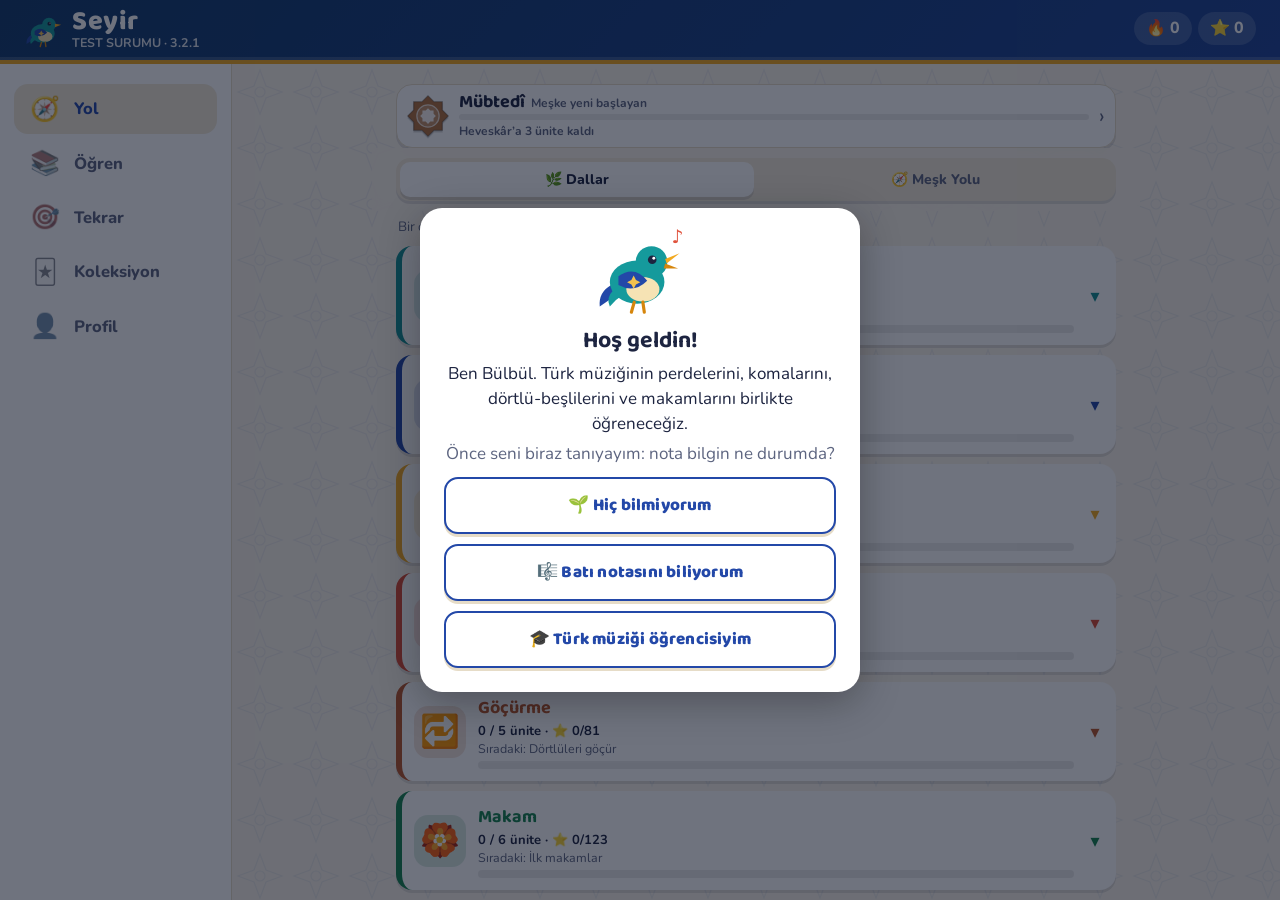
==== index.html @ 04851440 "Add files via upload" ====
<!doctype html>
<html lang="tr">
<head>
<meta charset="utf-8">
<meta name="viewport" content="width=device-width, initial-scale=1, viewport-fit=cover">
<title>TEST · Seyir</title>
<meta name="description" content="Türk müziği perdelerini, komaları, dörtlü-beşlileri ve makamları oyunla öğren. Ücretsiz, telefonda çalışır.">
<meta property="og:type" content="website">
<meta property="og:title" content="Seyir · Türk müziği öğrenme oyunu">
<meta property="og:description" content="Perdeler, komalar, dörtlü-beşliler ve makamlar: oyunla, adım adım. Hiç nota bilmeyenler için de.">
<meta property="og:url" content="https://burakbastas.github.io/perde-oyunu/">
<meta property="og:image" content="https://burakbastas.github.io/perde-oyunu/og-kapak.png">
<meta property="og:image:width" content="1200">
<meta property="og:image:height" content="630">
<meta property="og:locale" content="tr_TR">
<meta name="twitter:card" content="summary_large_image">
<link rel="manifest" href="manifest.webmanifest?v=3.2.1">
<meta name="theme-color" content="#123a6b">
<link rel="icon" href="icon-192.png?v=3.2.1">
<link rel="apple-touch-icon" href="icon-192.png?v=3.2.1">
<meta name="apple-mobile-web-app-capable" content="yes">
<meta name="mobile-web-app-capable" content="yes">
<meta name="apple-mobile-web-app-title" content="Seyir">
<link rel="preload" href="fonts/seyir-nota.woff?v=3.2.1" as="font" type="font/woff" crossorigin>
<link rel="preload" href="fonts/nunito.woff?v=3.2.1" as="font" type="font/woff" crossorigin>
<link rel="preload" href="fonts/baloo2.woff?v=3.2.1" as="font" type="font/woff" crossorigin>
<script>
  // Tema yanıp sönmesin diye en başta uygula
  try { var t = localStorage.getItem('perdeTema'); if (t === 'acik' || t === 'koyu') document.documentElement.setAttribute('data-tema', t); } catch (e) {}
</script>
<link rel="stylesheet" href="css/stil.css?v=3.2.1">
</head>
<body class="yukleniyor">

<div id="hata" hidden><span id="hataMetin"></span><button id="hataKapat" type="button" aria-label="Kapat">✕</button></div>

<!-- ANA EKRAN -->
<section id="ekranAna" class="ekran acik">
  <header id="ust">
    <div class="logo"><span class="logoMaskot" aria-hidden="true"></span><span class="logoMetin"><span class="logoYazi">Seyir</span><span class="logoAlt">TEST SÜRÜMÜ · 3.2.1</span></span></div>
    <div class="ustHaplar">
      <span class="hap" id="ustSeri" title="Gün serisi">🔥 0</span>
      <span class="hap" id="ustYildiz" title="Yıldız cüzdanı">⭐ 0</span>
    </div>
  </header>
  <main id="sekme"></main>
  <nav id="altMenu">
    <button type="button" data-sekme="yol" class="aktif"><span>🧭</span>Yol</button>
    <button type="button" data-sekme="ogren"><span>📚</span>Öğren</button>
    <button type="button" data-sekme="tekrar"><span>🎯</span>Tekrar</button>
    <button type="button" data-sekme="koleksiyon"><span>🃏</span>Koleksiyon</button>
    <button type="button" data-sekme="profil"><span>👤</span>Profil</button>
  </nav>
</section>

<!-- OYUN -->
<section id="ekranOyun" class="ekran">
  <header class="oyUst">
    <button id="oyCik" type="button" aria-label="Çık">✕</button>
    <div class="ilerleme"><div id="oyDolgu"></div></div>
    <div id="oyKalp"></div>
  </header>
  <div class="sureCubuk"><div id="oySure" hidden></div></div>
  <div id="oyJoker" hidden></div>
  <main id="oyGovde"></main>
  <div class="oyAlt"><button id="oyKontrol" class="dugme" type="button" hidden>Kontrol et</button></div>
  <div id="oyGeri" class="geriBildirim" role="status" aria-live="polite">
    <div id="oyGeriIc"></div>
    <button id="oyDevam" class="dugme" type="button">Devam</button>
  </div>
</section>

<!-- DERS -->
<section id="ekranDers" class="ekran">
  <header class="oyUst">
    <button id="dersCik" type="button" aria-label="Kapat">✕</button>
    <div class="dersBas"><div id="dersBaslik"></div><div id="dersNokta" class="noktalar"></div></div>
  </header>
  <main id="dersGovde"></main>
  <footer class="dersAlt">
    <button id="dersGeri" class="dugme gri" type="button">← Geri</button>
    <button id="dersIleri" class="dugme" type="button">İleri →</button>
  </footer>
</section>

<div id="modal" role="dialog" aria-modal="true"><div id="kutu"></div></div>
<div id="toast" role="status" aria-live="polite"></div>

<script src="js/cekirdek.js?v=3.2.1"></script>
<script src="js/nota.js?v=3.2.1"></script>
<script src="js/perde.js?v=3.2.1"></script>
<script src="js/koma.js?v=3.2.1"></script>
<script src="js/cesni.js?v=3.2.1"></script>
<script src="js/makam.js?v=3.2.1"></script>
<script src="js/gocurme.js?v=3.2.1"></script>
<script src="js/bati.js?v=3.2.1"></script>
<script src="js/ses.js?v=3.2.1"></script>
<script src="js/usul.js?v=3.2.1"></script>
<script src="js/tartim.js?v=3.2.1"></script>
<script src="js/ahenk.js?v=3.2.1"></script>
<script src="js/merdiven.js?v=3.2.1"></script>
<script src="js/hatakart.js?v=3.2.1"></script>
<script src="js/ogren.js?v=3.2.1"></script>
<script src="js/ogren2.js?v=3.2.1"></script>
<script src="js/ortak.js?v=3.2.1"></script>
<script src="js/yazili.js?v=3.2.1"></script>
<script src="js/ortak/ati.js?v=3.2.1"></script>
<script src="js/ortak/td.js?v=3.2.1"></script>
<script src="js/ortak/ing.js?v=3.2.1"></script>
<script src="js/ortak/tmk.js?v=3.2.1"></script>
<script src="js/ortak/thm.js?v=3.2.1"></script>
<script src="js/yeni.js?v=3.2.1"></script>
<script src="js/kulak-seyir.js?v=3.2.1"></script>
<script src="js/kulak.js?v=3.2.1"></script>
<script src="js/motor.js?v=3.2.1"></script>
<script src="js/arayuz.js?v=3.2.1"></script>
<script src="js/rehber.js?v=3.2.1"></script>
<script src="js/baslat.js?v=3.2.1"></script>
</body>
</html>
---- css/stil.css ----
/* =====================================================
   PERDE MACERASI · çini / İznik teması
   ===================================================== */
@font-face { font-family: SeyirNota; src: url(../fonts/seyir-nota.woff?v=3.0.5) format("woff"); font-display: block; }
@font-face { font-family: Nunito; src: url(../fonts/nunito.woff?v=3.0.5) format("woff"); font-weight: 200 1000; font-display: swap; }
@font-face { font-family: "Baloo 2"; src: url(../fonts/baloo2.woff?v=3.0.5) format("woff"); font-weight: 400 800; font-display: swap; }

:root {
  --zemin: #fbf5ea;
  --zemin2: #f3ead8;
  --kart: #ffffff;
  --metin: #1d2440;
  --soluk: #5d6580;
  --cizgi: #e6dcc7;
  --ust: #123a6b;
  --ust2: #0e2d55;
  --turkuaz: #138f92;
  --kobalt: #2348a8;
  --mercan: #d84a33;
  --safran: #f2a91f;
  --zumrut: #15834f;
  --mor: #7647b3;
  --kiremit: #b8562a;
  --erguvan: #a3366e;
  --altin: #d9a520;
  --altinAcik: #ffe08a;
  --dogru: #1e9e57;
  --dogruZemin: #dcf6e6;
  --yanlis: #d63b36;
  --yanlisZemin: #fde2e0;
  --secim: #2348a8;
  --vurgu: #d84a33;
  --golge: 0 3px 0 rgba(29, 36, 64, .12);
  --kilit: #cfd4de;
  --kilitKenar: #b4bbc9;
  --desen: rgba(35, 72, 168, .06);
  color-scheme: light;
}
@media (prefers-color-scheme: dark) {
  :root:not([data-tema="acik"]) {
    --zemin: #0b1430; --zemin2: #111c3d; --kart: #16224a; --metin: #eef1fb; --soluk: #a8b1cc; --cizgi: #2a376a;
    --ust: #0b1430; --ust2: #08102a;
    --turkuaz: #2bb9bb; --kobalt: #6f8ff0; --mercan: #f26d55; --safran: #f6bc45; --zumrut: #3bbd7c; --mor: #a684e6; --kiremit: #e57f4f; --erguvan: #e46aa5;
    --altin: #e9bd3d; --altinAcik: #6b5410;
    --dogru: #43cf82; --dogruZemin: #133a2a; --yanlis: #ff6b66; --yanlisZemin: #45191c; --secim: #8ea8ff; --vurgu: #ff8a6e;
    --golge: 0 3px 0 rgba(0, 0, 0, .35); --kilit: #2b3760; --kilitKenar: #3a4878; --desen: rgba(142, 168, 255, .06);
    color-scheme: dark;
  }
}
:root[data-tema="koyu"] {
  --zemin: #0b1430; --zemin2: #111c3d; --kart: #16224a; --metin: #eef1fb; --soluk: #a8b1cc; --cizgi: #2a376a;
  --ust: #0b1430; --ust2: #08102a;
  --turkuaz: #2bb9bb; --kobalt: #6f8ff0; --mercan: #f26d55; --safran: #f6bc45; --zumrut: #3bbd7c; --mor: #a684e6; --kiremit: #e57f4f; --erguvan: #e46aa5;
  --altin: #e9bd3d; --altinAcik: #6b5410;
  --dogru: #43cf82; --dogruZemin: #133a2a; --yanlis: #ff6b66; --yanlisZemin: #45191c; --secim: #8ea8ff; --vurgu: #ff8a6e;
  --golge: 0 3px 0 rgba(0, 0, 0, .35); --kilit: #2b3760; --kilitKenar: #3a4878; --desen: rgba(142, 168, 255, .06);
  color-scheme: dark;
}

* { box-sizing: border-box; }
[hidden] { display: none !important; }
html, body { height: 100%; margin: 0; }
body {
  font-family: Nunito, system-ui, sans-serif; font-size: 16px; color: var(--metin); background: var(--zemin);
  -webkit-tap-highlight-color: transparent; overflow: hidden; line-height: 1.45;
}
body.yukleniyor #sekme { opacity: 0; }
h1, h2, h3 { font-family: "Baloo 2", Nunito, sans-serif; line-height: 1.15; }
h2 { font-size: 1.45rem; margin: 0 0 .5rem; }
h3 { font-size: 1.1rem; margin: 1rem 0 .4rem; }
button { font-family: inherit; color: inherit; }
.bravura { font-family: SeyirNota, Bravura; }
.soluk { color: var(--soluk); }
.kucukNot { font-size: 13px; color: var(--soluk); }
.ortala { text-align: center; }

.ekran { position: fixed; inset: 0; display: none; flex-direction: column; max-width: 560px; margin: 0 auto; background: var(--zemin); }
.ekran.acik { display: flex; }

/* ---------- Üst çubuk ---------- */
#ust {
  display: flex; align-items: center; justify-content: space-between; gap: 8px;
  padding: calc(8px + env(safe-area-inset-top)) 14px 10px; color: #fff;
  background: linear-gradient(135deg, var(--ust), var(--kobalt) 140%);
  border-bottom: 4px solid var(--safran);
  box-shadow: inset 0 -7px 0 -4px rgba(255, 255, 255, .15);
}
.logo { display: flex; align-items: center; gap: 8px; min-width: 0; }
.logoMaskot { width: 34px; height: 34px; flex: none; }
.logoMaskot svg { width: 100%; height: 100%; }
.logoMetin { display: flex; flex-direction: column; min-width: 0; line-height: 1; }
.logoYazi { font-family: "Baloo 2"; font-weight: 800; font-size: 24px; letter-spacing: .5px; line-height: 1; }
.logoAlt { font-size: 11.5px; font-weight: 700; opacity: .85; white-space: nowrap; overflow: hidden; text-overflow: ellipsis; margin-top: 2px; }
.ustHaplar { display: flex; gap: 6px; flex: none; }
.hap { background: rgba(255, 255, 255, .16); border-radius: 20px; padding: 4px 10px; font-weight: 800; font-size: 15px; white-space: nowrap; }

#sekme {
  flex: 1; overflow-y: auto; overflow-x: hidden; padding: 12px 16px 24px; transition: opacity .2s;
  background-color: var(--zemin);
  background-image: url("data:image/svg+xml,%3Csvg xmlns='http://www.w3.org/2000/svg' width='56' height='56' viewBox='0 0 56 56'%3E%3Cg fill='none' stroke='%232348a8' stroke-opacity='.07' stroke-width='1.2'%3E%3Cpath d='M28 6 L34 22 L50 28 L34 34 L28 50 L22 34 L6 28 L22 22 Z'/%3E%3Ccircle cx='28' cy='28' r='5'/%3E%3C/g%3E%3C/svg%3E");
}
:root[data-tema="koyu"] #sekme { background-image: url("data:image/svg+xml,%3Csvg xmlns='http://www.w3.org/2000/svg' width='56' height='56' viewBox='0 0 56 56'%3E%3Cg fill='none' stroke='%238ea8ff' stroke-opacity='.06' stroke-width='1.2'%3E%3Cpath d='M28 6 L34 22 L50 28 L34 34 L28 50 L22 34 L6 28 L22 22 Z'/%3E%3Ccircle cx='28' cy='28' r='5'/%3E%3C/g%3E%3C/svg%3E"); }
@media (prefers-color-scheme: dark) { :root:not([data-tema="acik"]) #sekme { background-image: url("data:image/svg+xml,%3Csvg xmlns='http://www.w3.org/2000/svg' width='56' height='56' viewBox='0 0 56 56'%3E%3Cg fill='none' stroke='%238ea8ff' stroke-opacity='.06' stroke-width='1.2'%3E%3Cpath d='M28 6 L34 22 L50 28 L34 34 L28 50 L22 34 L6 28 L22 22 Z'/%3E%3Ccircle cx='28' cy='28' r='5'/%3E%3C/g%3E%3C/svg%3E"); } }

/* ---------- Alt menü ---------- */
#altMenu {
  display: flex; background: var(--kart); border-top: 1px solid var(--cizgi);
  padding: 4px 4px calc(4px + env(safe-area-inset-bottom));
}
#altMenu button {
  flex: 1; border: 0; background: none; padding: 6px 2px 4px; font-size: 11.5px; font-weight: 700; color: var(--soluk);
  display: flex; flex-direction: column; align-items: center; gap: 1px; border-radius: 12px; cursor: pointer;
}
#altMenu button span { font-size: 21px; line-height: 1.1; filter: grayscale(.6); opacity: .75; }
#altMenu button.aktif { color: var(--kobalt); background: var(--zemin2); }
#altMenu button.aktif span { filter: none; opacity: 1; }

/* ---------- Ortak parçalar ---------- */
.dugme {
  display: block; width: 100%; padding: 13px 14px; margin-top: 10px; border: 0; border-radius: 14px;
  font-size: 17px; font-weight: 800; cursor: pointer; background: var(--zumrut); color: #fff;
  box-shadow: 0 4px 0 color-mix(in srgb, var(--zumrut) 70%, #000); touch-action: manipulation;
  font-family: "Baloo 2", Nunito, sans-serif; letter-spacing: .2px;
}
.dugme:active { transform: translateY(2px); box-shadow: 0 2px 0 color-mix(in srgb, var(--zumrut) 70%, #000); }
.dugme:disabled { opacity: .45; cursor: default; }
.dugme.gri { background: var(--zemin2); color: var(--metin); box-shadow: 0 4px 0 var(--cizgi); }
.dugme.ikincil { background: var(--kart); color: var(--kobalt); border: 2px solid var(--kobalt); box-shadow: 0 3px 0 var(--cizgi); }
.dugme.kirmizi { background: var(--yanlis); box-shadow: 0 4px 0 color-mix(in srgb, var(--yanlis) 65%, #000); }
.dugme.ince { padding: 8px 12px; font-size: 14px; margin: 6px auto 0; width: auto; background: var(--zemin2); color: var(--metin); box-shadow: 0 3px 0 var(--cizgi); }
.cip {
  border: 1.5px solid var(--cizgi); background: var(--kart); color: var(--metin); border-radius: 999px;
  padding: 5px 11px; font-size: 13px; font-weight: 800; cursor: pointer; white-space: nowrap;
}
.cip.aktif { background: var(--kobalt); border-color: var(--kobalt); color: #fff; }
.cip.altin { background: var(--altinAcik); border-color: var(--altin); }
.cipler { display: flex; gap: 6px; flex-wrap: wrap; margin: 6px 0 4px; }
.segment { display: flex; background: var(--zemin2); border-radius: 14px; padding: 4px; gap: 4px; margin: 8px 0; }
.segment button { flex: 1; border: 0; background: none; padding: 8px 6px; border-radius: 10px; font-weight: 800; font-size: 14px; cursor: pointer; color: var(--soluk); }
.segment button.aktif { background: var(--kart); color: var(--metin); box-shadow: var(--golge); }
.cubuk { height: 8px; background: rgba(0, 0, 0, .08); border-radius: 8px; overflow: hidden; }
.cubuk > div { height: 100%; background: var(--dal, var(--zumrut)); border-radius: 8px; transition: width .3s; }

/* ---------- Meşk Yolu ---------- */
.unvanSerit { display: flex; align-items: center; gap: 10px; width: 100%; text-align: left; cursor: pointer;
  background: var(--kart); border: 1.5px solid var(--cizgi); border-radius: 16px; padding: 8px 10px; box-shadow: var(--golge); }
.unvanRozet { width: 42px; height: 42px; flex: none; display: inline-block; }
.unvanRozet svg { width: 100%; height: 100%; display: block; filter: drop-shadow(0 2px 0 rgba(0,0,0,.18)); }
.unvanRozet.buyuk { width: 64px; height: 64px; }
.unvanMetin { flex: 1; min-width: 0; display: flex; flex-direction: column; gap: 3px; }
.unvanUst { display: flex; align-items: baseline; gap: 6px; flex-wrap: wrap; }
.unvanUst b { font-family: "Baloo 2"; font-size: 18px; line-height: 1; }
.unvanUst small, .unvanAlt { font-size: 12px; color: var(--soluk); font-weight: 700; }
.unvanMetin .cubuk { height: 6px; display: block; }
.unvanMetin .cubuk > span { display: block; height: 100%; border-radius: 6px; }
.yapiskan { position: sticky; top: -12px; z-index: 8; margin: 0 -16px; padding: 8px 16px 4px; background: color-mix(in srgb, var(--zemin) 92%, transparent);
  backdrop-filter: blur(6px); -webkit-backdrop-filter: blur(6px); }
.yapiskan .segment { margin: 0 0 4px; box-shadow: var(--golge); }
.yapiskan .filtreBaslik { margin: 4px 0 4px; }
.merdiven { display: grid; gap: 6px; margin: 10px 0; }
.basamak { display: flex; align-items: center; gap: 10px; padding: 8px 10px; border-radius: 14px; background: var(--zemin); border: 1.5px solid var(--cizgi); }
.basamak.simdi { border: 2.5px solid var(--safran); background: var(--altinAcik); color: #3b2a00; }
.basamak.simdi small { color: #5b4300; }
.basamak.kapali { opacity: .7; }
.basamakMetin { flex: 1; display: flex; flex-direction: column; }
.basamakMetin b { font-family: "Baloo 2"; font-size: 17px; line-height: 1.1; }
.basamakMetin small { font-size: 12.5px; color: var(--soluk); }
.basamakSart { font-weight: 900; font-size: 13px; white-space: nowrap; }
.icazetUnvan { border: 0; background: none; cursor: pointer; display: inline-flex; align-items: center; gap: 8px; }
.icazetUnvan .unvanRozet { width: 40px; height: 40px; }
.qrResim { display: block; margin: 8px auto; width: 220px; height: 220px; border-radius: 12px; background: #fff; padding: 8px; image-rendering: pixelated; }
.hesapBaslik { font-weight: 900; margin-top: 8px; }
ol.hesap { margin: 4px 0 6px; padding-left: 22px; font-size: 14px; }
ol.hesap li { margin: 3px 0; }
.konumTablo { display: grid; grid-template-columns: repeat(8, 1fr); gap: 3px; margin: 8px 0; text-align: center; }
.konumTablo span { background: var(--zemin); border-radius: 8px; padding: 4px 0; font-size: 13px; font-weight: 800; display: flex; flex-direction: column; }
.konumTablo b { font-size: 11px; color: var(--soluk); }
/* Rehber */
#rehber { position: fixed; inset: 0; z-index: 80; }
.rehberIsik { position: fixed; border-radius: 16px; box-shadow: 0 0 0 9999px rgba(8, 14, 34, .66); border: 3px solid var(--safran);
  transition: all .25s ease; pointer-events: auto; }
.rehberBalon { position: fixed; background: var(--kart); color: var(--metin); border-radius: 18px; padding: 12px 14px; box-shadow: 0 10px 30px rgba(0,0,0,.35);
  border: 2px solid var(--turkuaz); transition: top .25s, left .25s; }
.rehberUst { display: flex; align-items: center; gap: 10px; }
.rehberUst b { font-family: "Baloo 2"; font-size: 18px; display: block; line-height: 1.1; }
.rehberUst small { color: var(--soluk); font-weight: 800; font-size: 12px; }
.rehberMaskot svg { width: 48px; height: 48px; display: block; }
.rehberBalon p { margin: 8px 0 4px; font-size: 15px; }
.rehberDugmeler { display: flex; gap: 8px; }
.rehberDugmeler .dugme { margin-top: 6px; padding: 10px; font-size: 15px; }
.rehberDugmeler .dugme.gri { flex: 0 0 34%; }
.yolAciklama { font-size: 13.5px; color: var(--soluk); margin: 6px 2px 10px; }
.filtreBaslik { display: flex; align-items: center; gap: 10px; margin: 6px 0 10px; font-size: 18px; color: var(--dal); }
.uniteBlok { margin: 14px 0 6px; }
.uniteBas {
  position: relative; background: var(--dal); color: #fff; border-radius: 18px; padding: 12px 14px 12px;
  box-shadow: 0 5px 0 color-mix(in srgb, var(--dal) 60%, #000);
  background-image:
    radial-gradient(circle at 100% 0, rgba(255,255,255,.18) 0 34px, transparent 35px),
    radial-gradient(circle at 100% 0, rgba(255,255,255,.1) 0 58px, transparent 59px);
}
.uniteBas::after { content: ""; position: absolute; left: 12px; right: 12px; bottom: 6px; height: 3px; border-radius: 3px;
  background: repeating-linear-gradient(90deg, rgba(255,255,255,.45) 0 6px, transparent 6px 12px); opacity: .5; }
.uniteBas.altin { box-shadow: 0 5px 0 var(--altin), 0 0 0 3px var(--altin); }
.uniteUst { display: flex; justify-content: space-between; font-size: 12px; font-weight: 800; opacity: .9; letter-spacing: .3px; }
.uniteBas h3 { margin: 3px 0 2px; font-size: 1.3rem; color: #fff; }
.uniteBas p { margin: 0 0 8px; font-size: 13.5px; opacity: .92; }
.uniteBas .cubuk { background: rgba(255,255,255,.25); margin-bottom: 8px; }
.uniteBas .cubuk > div { background: #fff; }
.uniteEylem { display: flex; gap: 6px; flex-wrap: wrap; margin-bottom: 8px; }
.uniteEylem .cip { background: rgba(255,255,255,.95); border: 0; color: #1d2440; }
.uniteEylem .cip.altin { background: var(--altinAcik); color: #3d2e00; }
.dugumAlan { position: relative; width: 260px; max-width: 100%; margin: 6px auto 0; }
.yolCizgi { position: absolute; left: 0; top: 0; overflow: visible; }
.yolCizgi path { fill: none; stroke: var(--dal); stroke-width: 6; stroke-linecap: round; stroke-dasharray: 2 12; opacity: .45; }
.dugum { position: absolute; border: 0; padding: 0; background: none; cursor: pointer; touch-action: manipulation; }
.dugum .karo { position: absolute; inset: 0; width: 100%; height: 100%; filter: drop-shadow(0 4px 0 rgba(0,0,0,.18)); transition: transform .15s; }
.dugum:active .karo { transform: translateY(2px) scale(.97); }
.karoDis { fill: var(--dal); stroke: color-mix(in srgb, var(--dal) 65%, #000); stroke-width: 2; }
.karoIc { fill: rgba(255,255,255,.18); stroke: rgba(255,255,255,.55); stroke-width: 1.5; }
.karoMotif { fill: rgba(255,255,255,.22); }
.karo.kilit .karoDis { fill: var(--kilit); stroke: var(--kilitKenar); }
.karo.kilit .karoIc { fill: rgba(255,255,255,.25); stroke: transparent; }
.karo.acik .karoDis { fill: var(--kart); stroke: var(--dal); stroke-width: 3.5; }
.karo.acik .karoIc { fill: color-mix(in srgb, var(--dal) 14%, transparent); stroke: none; }
.karo.altin .karoDis { fill: var(--altin); stroke: #a87c0c; }
.dugumEtiket { position: absolute; inset: 0; display: flex; align-items: center; justify-content: center; font-family: "Baloo 2";
  font-weight: 800; font-size: 22px; color: #fff; text-shadow: 0 1px 2px rgba(0,0,0,.25); pointer-events: none; }
.dugum.acik .dugumEtiket { color: var(--dal); text-shadow: none; }
.dugum.kilit .dugumEtiket { font-size: 17px; text-shadow: none; }
.dugum.simdi { animation: zipla 1.2s ease-in-out infinite; }
.dugum.simdi::before { content: ""; position: absolute; inset: -7px; border-radius: 50%; border: 3px solid var(--safran); opacity: .75; animation: halka 1.6s ease-out infinite; }
@keyframes zipla { 0%, 100% { transform: translateY(0); } 50% { transform: translateY(-6px); } }
@keyframes halka { from { transform: scale(.85); opacity: .9; } to { transform: scale(1.18); opacity: 0; } }
.dugumYildiz { position: absolute; width: 80px; text-align: center; font-size: 15px; letter-spacing: 1px; pointer-events: none; }
.dolu { color: var(--safran); text-shadow: 0 1px 0 rgba(0,0,0,.2); }
.bos { color: var(--cizgi); }
.buradasin { position: absolute; width: 90px; background: var(--safran); color: #3b2a00; font-weight: 900; font-size: 11px; letter-spacing: .5px;
  text-align: center; padding: 6px 4px; border-radius: 10px; box-shadow: var(--golge); pointer-events: none; }
.yolSon { text-align: center; color: var(--soluk); margin: 20px 0 10px; }
.yolSon span svg { width: 70px; height: 70px; }
.dalKartlar { display: grid; gap: 10px; }
.dalKart { display: grid; grid-template-columns: 52px 1fr 18px; gap: 4px 12px; align-items: center; text-align: left; border: 0; cursor: pointer;
  background: var(--kart); border-left: 6px solid var(--dal); border-radius: 16px; padding: 12px; box-shadow: var(--golge); }
.dalIkon { grid-row: span 2; font-size: 32px; width: 52px; height: 52px; display: flex; align-items: center; justify-content: center;
  background: color-mix(in srgb, var(--dal) 16%, transparent); border-radius: 14px; }
.dalMetin { display: flex; flex-direction: column; }
.dalMetin b { font-family: "Baloo 2"; font-size: 18px; color: var(--dal); }
.dalMetin span { font-size: 13px; font-weight: 700; }
.dalMetin small { font-size: 12.5px; color: var(--soluk); }
.dalOk { grid-row: span 2; font-size: 18px; color: var(--dal); font-weight: 900; text-align: center; }
.dalKart.acikKart { border-bottom-left-radius: 6px; border-bottom-right-radius: 6px; }
.dalUniteler { margin: -6px 0 2px 14px; background: var(--kart); border-left: 3px solid var(--dal); border-radius: 0 0 14px 14px; padding: 4px 8px 6px; box-shadow: var(--golge); }
.dalUnite { display: flex; align-items: center; gap: 10px; width: 100%; text-align: left; background: none; border: 0; border-bottom: 1px solid var(--cizgi); padding: 8px 2px; cursor: pointer; color: var(--metin); font: inherit; }
.dalUnite:last-child { border-bottom: 0; }
.duNo { flex: none; width: 30px; height: 30px; border-radius: 50%; display: flex; align-items: center; justify-content: center; font-weight: 900; font-size: 13px;
  background: color-mix(in srgb, var(--dal) 14%, transparent); color: var(--dal); }
.dalUnite.bitti .duNo { background: var(--dal); color: #fff; }
.dalUnite.simdi .duNo { background: var(--safran); color: #1d2440; }
.dalUnite.kilit .duNo { background: var(--kilit); color: var(--soluk); font-size: 12px; }
.duMetin { flex: 1; min-width: 0; display: flex; flex-direction: column; }
.duMetin b { font-size: 14.5px; font-weight: 800; line-height: 1.2; }
.duMetin small { font-size: 12px; color: var(--soluk); font-weight: 700; }
.dalUnite.kilit .duMetin b { opacity: .7; }
.dalUnite.sonOynanan { background: color-mix(in srgb, var(--safran) 22%, transparent); border-radius: 10px; transition: background 1.2s; }
.duOk { flex: none; color: var(--soluk); font-size: 20px; font-weight: 800; }
.kurBandi { display: flex; align-items: center; gap: 8px; background: var(--altinAcik); color: #3b2a00; border-radius: 14px; padding: 8px 10px; font-size: 13px; font-weight: 700; margin: 8px 0; }
.kurBandi span { flex: 1; }
.kapatX { border: 0; background: none; font-size: 16px; cursor: pointer; color: inherit; }

/* ---------- Sayfalar (Öğren, Tekrar, Koleksiyon, Profil) ---------- */
.sayfaBas { display: flex; gap: 12px; align-items: center; margin: 4px 0 12px; }
.sayfaBas h2 { margin: 0; }
.sayfaBas p { margin: 2px 0 0; font-size: 14px; color: var(--soluk); }
.sayfaMaskot { width: 64px; height: 64px; flex: none; }
.sayfaMaskot svg { width: 100%; height: 100%; }
.modulListe, .profilListe { display: grid; gap: 8px; }
.modul { display: flex; align-items: center; gap: 12px; width: 100%; text-align: left; border: 1.5px solid var(--cizgi); background: var(--kart);
  border-radius: 16px; padding: 12px; cursor: pointer; box-shadow: var(--golge); font-size: 16px; font-weight: 800; }
.modul.sozluk { margin-top: 10px; }
.modulNo { width: 36px; height: 36px; flex: none; border-radius: 50%; display: flex; align-items: center; justify-content: center;
  background: var(--zemin2); font-weight: 900; }
.modul.bitti .modulNo { background: var(--zumrut); color: #fff; }
.modulAd { flex: 1; }
.modulOk { font-size: 22px; color: var(--soluk); }
.tekrarKart { background: var(--kart); border-radius: 18px; padding: 14px; box-shadow: var(--golge); border: 1.5px solid var(--cizgi);
  display: grid; grid-template-columns: auto 1fr; gap: 0 12px; align-items: center; }
.tekrarKart .dugme { grid-column: span 2; }
.tekrarKart p { margin: 2px 0 0; font-size: 14px; color: var(--soluk); }
.tekrarSayi { font-family: "Baloo 2"; font-size: 40px; font-weight: 800; color: var(--mercan); min-width: 54px; text-align: center; }
.bolumBaslik { margin-top: 18px; }
.zayifListe { display: grid; gap: 6px; }
.zsatir { display: flex; justify-content: space-between; gap: 8px; padding: 9px 12px; border-radius: 12px; background: var(--kart);
  border-left: 5px solid var(--dal); font-weight: 700; font-size: 15px; }
.zNokta { color: var(--yanlis); letter-spacing: 2px; font-size: 12px; }
.antrenmanlar { display: grid; grid-template-columns: 1fr 1fr; gap: 8px; }
.antKart { border: 1.5px solid var(--cizgi); background: var(--kart); border-radius: 16px; padding: 12px 8px; cursor: pointer; font-size: 26px;
  display: flex; flex-direction: column; align-items: center; gap: 4px; box-shadow: var(--golge); }
.antKart span { font-size: 14px; font-weight: 800; }
details.nasil { margin-top: 16px; background: var(--kart); border-radius: 14px; padding: 10px 12px; font-size: 14px; }
details.nasil summary { font-weight: 800; cursor: pointer; }
.kartGrid { display: grid; grid-template-columns: repeat(3, 1fr); gap: 8px; }
.kolKart { min-height: 70px; border-radius: 14px; border: 2px solid var(--cizgi); background: var(--zemin2); color: var(--soluk);
  font-weight: 800; font-size: 13.5px; padding: 6px 4px; cursor: pointer; line-height: 1.2; }
.kolKart.acik { background: var(--kart); color: var(--metin); border-color: var(--turkuaz); }
.kolKart.altin { background: linear-gradient(135deg, var(--altinAcik), #fff3c4); color: #3b2a00; border-color: var(--altin); }
.icazet { position: relative; text-align: center; background: var(--kart); border-radius: 22px; padding: 16px 14px 14px; margin-bottom: 14px;
  border: 3px double var(--altin); box-shadow: var(--golge); }
.icazetMaskot svg { width: 72px; height: 72px; }
.icazetUst { font-size: 11px; letter-spacing: 3px; font-weight: 900; color: var(--altin); }
.icazetUnvan { font-family: "Baloo 2"; font-size: 30px; font-weight: 800; color: var(--kobalt); line-height: 1.1; }
.icazetAlt { font-size: 13.5px; color: var(--soluk); }
.istatistik { display: grid; grid-template-columns: repeat(3, 1fr); gap: 6px; margin-top: 12px; }
.istat { background: var(--zemin2); border-radius: 12px; padding: 7px 4px; }
.istat span { display: block; font-weight: 900; font-size: 16px; }
.istat small { font-size: 11px; color: var(--soluk); }
.imza { text-align: center; font-size: 12.5px; color: var(--soluk); margin-top: 16px; }
.sozlukListe { text-align: left; max-height: 60vh; overflow-y: auto; }
.sozlukSatir { padding: 8px 0; border-bottom: 1px solid var(--cizgi); }
.sozlukSatir p { margin: 2px 0 0; font-size: 14px; }

/* ---------- Oyun ekranı ---------- */
.oyUst { display: flex; align-items: center; gap: 12px; padding: calc(10px + env(safe-area-inset-top)) 14px 10px; }
.oyUst > button { border: 0; background: none; font-size: 24px; cursor: pointer; color: var(--soluk); padding: 0 4px; }
.ilerleme { flex: 1; height: 14px; background: var(--zemin2); border-radius: 10px; overflow: hidden; }
#oyDolgu { height: 100%; width: 0; background: linear-gradient(90deg, var(--zumrut), var(--turkuaz)); border-radius: 10px; transition: width .35s; }
#oyKalp { font-size: 16px; letter-spacing: 1px; white-space: nowrap; font-weight: 800; }
.sureCubuk { height: 4px; margin: 0 14px; }
#oySure { height: 100%; width: 100%; background: var(--mercan); border-radius: 4px; }
#oyJoker { display: flex; gap: 6px; padding: 4px 14px 6px; align-items: stretch; }
#oyJoker[hidden] { display: none; }
#oyJoker .cuzdan { flex: 0 0 56px; display: flex; flex-direction: column; justify-content: center; text-align: center; font-weight: 900; font-size: 14px; }
#oyJoker .cuzdan small { font-size: 10px; color: var(--soluk); font-weight: 700; }
.jk { flex: 1; padding: 5px 2px; font-size: 12px; font-weight: 800; border: 1.5px solid var(--cizgi); border-radius: 12px; background: var(--kart);
  cursor: pointer; line-height: 1.2; touch-action: manipulation; }
.jk small { display: block; font-size: 10px; color: var(--soluk); }
.jk:disabled { opacity: .35; cursor: default; }
#oyGovde { flex: 1; overflow-y: auto; padding: 8px 16px 140px; }
.soruKutu { background: var(--kart); border: 1.5px solid var(--cizgi); border-radius: 18px; padding: 14px; text-align: center; margin: 4px auto 8px; max-width: 460px; box-shadow: var(--golge); }
.soruKutu.porteli { padding: 6px 10px; }
.soruMetin { font-family: "Baloo 2"; font-weight: 800; font-size: 1.75rem; line-height: 1.15; }
.soruMetin.kucuk { font-size: 1.2rem; }
.soruGlif { font-size: 64px; line-height: 1.4; }
.soruAlt { text-align: center; color: var(--soluk); font-weight: 700; margin: 6px 0 10px; font-size: 15px; }
svg.porte { display: block; width: 100%; height: auto; max-height: 150px; color: var(--metin); }
.soruKutu svg.porte { max-width: 380px; margin: 0 auto; }
.ipucu { max-width: 460px; margin: 0 auto 10px; padding: 9px 12px; border-radius: 12px; background: var(--altinAcik); color: #3b2a00;
  border: 2px dashed var(--altin); font-size: 14.5px; font-weight: 700; text-align: center; }
.ipucuListe { max-width: 460px; margin: 0 auto 6px; padding: 10px 12px 10px 34px; background: var(--kart); border-radius: 14px; border: 1.5px solid var(--cizgi); font-weight: 700; }
.ipucuListe li { margin: 2px 0; }
.cevapAlani { max-width: 480px; margin: 0 auto; }
.siklar.adlar { display: grid; gap: 8px; }
.siklar.kisaAdlar { display: grid; grid-template-columns: 1fr 1fr; gap: 8px; }
.siklar.portler { display: grid; grid-template-columns: 1fr 1fr; gap: 8px; }
.siklar.genisPortler { display: grid; grid-template-columns: 1fr; gap: 8px; }
.siklar.glifler { display: grid; grid-template-columns: 1fr 1fr; gap: 8px; }
.sik { border: 2px solid var(--cizgi); border-radius: 14px; background: var(--kart); cursor: pointer; touch-action: manipulation;
  min-height: 54px; padding: 10px; font-size: 17px; font-weight: 800; box-shadow: 0 3px 0 var(--cizgi); color: var(--metin); }
.sik:active:not(:disabled) { transform: translateY(2px); box-shadow: 0 1px 0 var(--cizgi); }
.siklar.portler .sik, .siklar.genisPortler .sik { padding: 2px 4px; }
.siklar.glifler .sik { font-size: 44px; line-height: 1.3; min-height: 84px; }
.sik svg { pointer-events: none; }
.sik:disabled { cursor: default; }
.sik.elendi { opacity: .2; }
.sik.dogru { background: var(--dogruZemin); border-color: var(--dogru); box-shadow: 0 3px 0 var(--dogru); }
.sik.yanlis { background: var(--yanlisZemin); border-color: var(--yanlis); box-shadow: 0 3px 0 var(--yanlis); animation: salla .35s; }
@keyframes salla { 25% { transform: translateX(-5px); } 75% { transform: translateX(5px); } }
.oyAlt { position: absolute; left: 0; right: 0; bottom: 0; padding: 10px 16px calc(12px + env(safe-area-inset-bottom)); pointer-events: none; }
.oyAlt .dugme { pointer-events: auto; max-width: 480px; margin: 0 auto; }
.geriBildirim { position: absolute; left: 0; right: 0; bottom: 0; transform: translateY(105%); transition: transform .25s ease-out;
  padding: 14px 16px calc(14px + env(safe-area-inset-bottom)); border-radius: 22px 22px 0 0; z-index: 10;
  max-height: 84%; overflow-y: auto; box-shadow: 0 -6px 20px rgba(0,0,0,.15); }
.geriBildirim.acik { transform: none; }
.geriBildirim:not(.acik) { pointer-events: none; }
.geriBildirim.dogru { background: var(--dogruZemin); }
.geriBildirim.yanlis { background: var(--yanlisZemin); }
.geriBildirim.dogru #oyDevam { background: var(--dogru); }
.geriBildirim.yanlis #oyDevam { background: var(--yanlis); box-shadow: 0 4px 0 color-mix(in srgb, var(--yanlis) 65%, #000); }
.geriBaslik { display: flex; align-items: center; gap: 10px; font-family: "Baloo 2"; font-weight: 800; font-size: 21px; line-height: 1.15; }
.geriBildirim.dogru .geriBaslik { color: var(--dogru); }
.geriBildirim.yanlis .geriBaslik { color: var(--yanlis); }
.geriMaskot svg { width: 46px; height: 46px; display: block; }
.geriAciklama { margin-top: 6px; font-size: 14.5px; }
.geriPorte { background: var(--kart); border-radius: 12px; margin-top: 6px; padding: 2px 6px; max-width: 380px; }

/* Yerleştirme */
.yerlestir { background: var(--kart); border: 1.5px solid var(--cizgi); border-radius: 18px; padding: 6px 8px 10px; box-shadow: var(--golge); }
svg.porte.etkilesim { max-height: 210px; touch-action: none; cursor: crosshair; user-select: none; }
.yerAktif { fill: color-mix(in srgb, var(--secim) 12%, transparent); }
.yerIpucu { fill: var(--soluk); font-weight: 800; }
.yerBilgi { text-align: center; font-size: 13px; color: var(--soluk); font-weight: 700; min-height: 1.4em; }
.palet { margin-top: 6px; display: grid; gap: 6px; }
.paletSatir { display: grid; grid-template-columns: repeat(4, 1fr); gap: 6px; }
.palet.bati .paletSatir { grid-template-columns: repeat(3, 1fr); }
.paletSatir.tek { grid-template-columns: 1fr; }
.paletDugme { border: 2px solid var(--cizgi); border-radius: 12px; background: var(--zemin); cursor: pointer; padding: 2px 2px 4px;
  display: flex; flex-direction: column; align-items: center; touch-action: manipulation; color: var(--metin); }
.paletDugme .bravura { font-size: 30px; line-height: 1.25; height: 42px; display: flex; align-items: center; }
.paletDugme .yok { font-size: 16px; font-weight: 800; height: 26px; display: flex; align-items: center; }
.paletSatir.tek .paletDugme { flex-direction: row; justify-content: center; gap: 8px; padding: 6px; }
.paletDugme small { font-size: 11px; font-weight: 800; color: var(--soluk); }
.paletDugme.secili { border-color: var(--secim); background: color-mix(in srgb, var(--secim) 14%, var(--kart)); }
.palet.kilitli { opacity: .5; pointer-events: none; }

/* Dizme */
.diziSlotlar { display: flex; gap: 8px; justify-content: center; flex-wrap: wrap; margin: 6px 0 14px; }
.diziSlotlar.genis { flex-direction: column; }
.diziSlot { min-width: 54px; min-height: 54px; border: 2.5px dashed var(--cizgi); border-radius: 14px; background: var(--kart); font-weight: 900;
  font-size: 22px; color: var(--soluk); cursor: pointer; padding: 6px 10px; }
.diziSlotlar.genis .diziSlot { font-size: 16px; min-height: 50px; }
.diziSlot.dolu { border-style: solid; border-color: var(--secim); color: var(--metin); }
.diziSlot.dogru { border-color: var(--dogru); background: var(--dogruZemin); }
.diziSlot.yanlis { border-color: var(--yanlis); background: var(--yanlisZemin); }
.diziHavuz { display: flex; gap: 8px; justify-content: center; flex-wrap: wrap; }
.diziHavuz.genis { display: grid; grid-template-columns: 1fr; }
.diziTas { min-width: 54px; min-height: 50px; border: 2px solid var(--cizgi); border-radius: 14px; background: var(--kart); font-weight: 900;
  font-size: 20px; cursor: pointer; box-shadow: 0 3px 0 var(--cizgi); padding: 6px 12px; touch-action: manipulation; }
.diziHavuz.genis .diziTas { font-size: 15px; text-align: left; }
.diziTas:disabled { opacity: .3; cursor: default; }

/* ---------- Ders ekranı ---------- */
.dersBas { flex: 1; min-width: 0; }
#dersBaslik { font-weight: 800; font-size: 14px; color: var(--soluk); white-space: nowrap; overflow: hidden; text-overflow: ellipsis; }
.noktalar { display: flex; gap: 4px; margin-top: 5px; }
.noktalar span { flex: 1; height: 6px; border-radius: 6px; background: var(--zemin2); max-width: 40px; }
.noktalar span.gecti { background: color-mix(in srgb, var(--turkuaz) 55%, var(--zemin2)); }
.noktalar span.aktif { background: var(--turkuaz); }
#dersGovde { flex: 1; overflow-y: auto; padding: 8px 16px 20px; }
.dersKart { background: var(--kart); border-radius: 22px; padding: 18px 16px; box-shadow: var(--golge); border: 1.5px solid var(--cizgi); max-width: 480px; margin: 0 auto;
  border-top: 6px solid var(--turkuaz); }
.dersKart h2 { color: var(--kobalt); }
.dersCizim { margin: 6px 0 10px; }
.kartPorte { background: var(--zemin); border-radius: 14px; padding: 2px 6px; margin: 6px 0; }
.kartPorte.kucuk { max-width: 220px; margin: 6px auto; }
.kartCetvel { margin: 4px 0; }
svg.cetvel { width: 100%; height: auto; color: var(--metin); }
.cetvelNokta { fill: var(--soluk); }
.cetvelVurgu { fill: var(--mercan); }
.cemberNokta { fill: var(--zemin2); stroke: var(--turkuaz); stroke-width: 2; }
svg.cember { width: 100%; max-width: 300px; height: auto; display: block; margin: 0 auto; color: var(--metin); }
.dersMetin { font-size: 16px; }
.dersMetin p { margin: .5em 0; }
.dersMaskot { width: 80px; margin: 10px auto 0; }
.dersMaskot svg { width: 100%; }
.dersAlt { display: flex; gap: 10px; padding: 10px 16px calc(12px + env(safe-area-inset-bottom)); }
.dersAlt .dugme { margin: 0; }
.dersAlt .dugme.gri { flex: 0 0 34%; }
.glifCift { display: flex; justify-content: center; gap: 24px; }
.glifCift > div { display: flex; flex-direction: column; align-items: center; background: var(--zemin); border-radius: 14px; padding: 4px 16px 8px; }
.buyukGlif { font-size: 56px; line-height: 1.5; }
.glifCift small { font-weight: 800; color: var(--soluk); font-size: 12px; text-align: center; }
.isaretTablo { display: grid; gap: 4px; }
.isaretSatir { display: grid; grid-template-columns: 48px 48px 1fr; align-items: center; background: var(--zemin); border-radius: 12px; padding: 0 10px; }
.isaretSatir .bravura { font-size: 34px; line-height: 1.6; text-align: center; }
.isaretSatir span:last-child { font-weight: 800; font-size: 14px; }
.miniDeneme { margin-top: 12px; padding-top: 10px; border-top: 2px dashed var(--cizgi); }
.miniSonuc { font-size: 14.5px; margin-top: 8px; }
.kesfetAd { text-align: center; font-size: 18px; margin-top: 6px; min-height: 1.5em; }
.satirici { font-size: 26px; vertical-align: middle; }

/* Sözlük terimleri */
.terim { border-bottom: 2px dotted var(--turkuaz); cursor: help; }
.terimBalon { position: fixed; z-index: 60; background: var(--kart); color: var(--metin); border-radius: 14px; padding: 10px 12px;
  box-shadow: 0 8px 28px rgba(0,0,0,.25); border: 2px solid var(--turkuaz); font-size: 14px; }
.terimBalon p { margin: 4px 0; }
.terimBalon small { color: var(--soluk); font-size: 11px; }

/* ---------- Modal ---------- */
#modal { position: fixed; inset: 0; background: rgba(8, 14, 34, .58); display: none; align-items: center; justify-content: center; z-index: 40; padding: 16px; }
#modal.acik { display: flex; }
#kutu { background: var(--kart); border-radius: 22px; padding: 20px 18px; width: 100%; max-width: 380px; text-align: center; max-height: 90vh; overflow-y: auto;
  box-shadow: 0 10px 40px rgba(0,0,0,.3); animation: belir .18s ease-out; }
#kutu.genis { max-width: 480px; text-align: left; }
#kutu.genis h2 { text-align: center; }
@keyframes belir { from { transform: scale(.94); opacity: 0; } to { transform: none; opacity: 1; } }
#kutu p { margin: 6px 0; }
.sonucMaskot, .karsilamaMaskot { width: 92px; margin: -6px auto 2px; }
.sonucMaskot svg, .karsilamaMaskot svg { width: 100%; }
.buyukYildiz { font-size: 42px; letter-spacing: 6px; margin: 4px 0; }
.yeniUnvan { display: flex; align-items: center; justify-content: center; gap: 10px; font-size: 18px; font-weight: 900; color: var(--kobalt);
  background: var(--zemin); border-radius: 16px; padding: 8px; margin: 8px 0; text-align: left; }
.yeniUnvan small { display: block; font-size: 12.5px; color: var(--soluk); font-weight: 700; }
.giris { text-align: center; }
.girisUst { font-size: 12.5px; font-weight: 800; color: var(--dal); margin-bottom: 4px; }
.uyariKutu { background: var(--altinAcik); color: #3b2a00; border-radius: 14px; padding: 10px; font-size: 14px; font-weight: 700; margin: 10px 0 4px; }
.uyariKutu .dugme { margin-top: 8px; }
.metinSayfa { font-size: 15px; }
.metinSayfa ul { padding-left: 20px; }
.metinSayfa li { margin: 4px 0; }
.adim { text-align: left; margin: 8px 0; padding: 9px 11px; background: var(--zemin); border-radius: 10px; font-size: 15px; }
.yedekAlan { width: 100%; font: 12px/1.3 ui-monospace, monospace; border: 1.5px solid var(--cizgi); border-radius: 12px; padding: 8px; background: var(--zemin); color: var(--metin); }
.anahtar { display: flex; gap: 10px; align-items: center; font-weight: 700; font-size: 15px; cursor: pointer; }
.anahtar input { width: 22px; height: 22px; accent-color: var(--zumrut); }
.ozetListe { text-align: left; font-size: 14.5px; padding-left: 20px; }
.ozetListe li { margin: 6px 0; }

/* ---------- Toast ve hata ---------- */
#toast { position: fixed; top: calc(64px + env(safe-area-inset-top)); left: 50%; transform: translateX(-50%) translateY(-16px); opacity: 0;
  background: var(--metin); color: var(--zemin); padding: 10px 18px; border-radius: 20px; max-width: 90%; font-size: 14px; font-weight: 700;
  z-index: 70; text-align: center; pointer-events: none; transition: opacity .2s, transform .2s; }
#toast.acik { opacity: 1; transform: translateX(-50%); }
#hata { position: fixed; top: 0; left: 0; right: 0; color: #fff; background: #b42318; font-weight: 700; font-size: 13px; z-index: 99;
  padding: 8px 40px 8px 12px; white-space: pre-wrap; }
#hata[hidden] { display: none; }
#hataKapat { position: absolute; right: 8px; top: 4px; border: 0; background: none; color: #fff; font-size: 18px; cursor: pointer; }

@media (max-width: 360px) {
  .logoAlt { font-size: 10.5px; }
  .soruMetin { font-size: 1.5rem; }
  .kartGrid { grid-template-columns: repeat(2, 1fr); }
}
@media (prefers-reduced-motion: reduce) {
  .dugum.simdi, .dugum.simdi::before, .sik.yanlis { animation: none; }
}

/* İletişim (WhatsApp) */
.iletisim { display: flex; align-items: center; gap: 12px; text-decoration: none; color: #fff; background: #1faa59; border-radius: 18px;
  padding: 14px 14px; margin: 0 0 12px; box-shadow: 0 4px 0 #13803f; text-align: left; }
.iletisim:active { transform: translateY(2px); box-shadow: 0 2px 0 #13803f; }
.iletisimIkon { font-size: 30px; width: 46px; height: 46px; flex: none; display: flex; align-items: center; justify-content: center; background: rgba(255,255,255,.2); border-radius: 50%; }
.iletisimMetin { flex: 1; display: flex; flex-direction: column; }
.iletisimMetin b { font-family: "Baloo 2"; font-size: 19px; line-height: 1.1; }
.iletisimMetin small { font-size: 13px; opacity: .92; font-weight: 700; }
.iletisimOk { font-size: 26px; font-weight: 800; }
#kutu .iletisim { margin-top: 6px; }
.iletisimBag { display: inline-block; background: #1faa59; color: #fff; text-decoration: none; font-weight: 800; padding: 8px 16px; border-radius: 20px; }

.harfAralik { display: grid; grid-template-columns: repeat(7, 1fr); gap: 3px; margin: 8px 0; text-align: center; }
.harfAralik span { background: var(--zemin); border-radius: 8px; padding: 5px 0; font-size: 12px; font-weight: 800; display: flex; flex-direction: column; gap: 2px; }
.harfAralik b { font-size: 11px; color: var(--soluk); }
.harfAralik .bakiyeli { background: var(--altinAcik); color: #3b2a00; }
.harfAralik .bakiyeli b { color: #5b4300; }

/* =====================================================
   GENİŞ EKRAN: tablet ve bilgisayar
   İçerik ortada geniş bir sütunda; arka planlar tam genişlik.
   Ortalama: padding-inline = max(kenar, (genişlik - sütun) / 2)
   ===================================================== */
@media (min-width: 700px) {
  :root { --icerik: 640px; --kenar: 24px; }
  body { font-size: 17px; }
  .ekran { max-width: none; }
  #ust, #altMenu, .oyUst, #oyJoker, #sekme, #oyGovde, #dersGovde, .dersAlt, .oyAlt, .geriBildirim {
    padding-left: max(var(--kenar), calc((100% - var(--icerik)) / 2));
    padding-right: max(var(--kenar), calc((100% - var(--icerik)) / 2));
  }
  .sureCubuk { margin: 0 max(var(--kenar), calc((100% - var(--icerik)) / 2)); }
  .yapiskan { margin: 0 -24px; padding: 10px 24px 6px; }
  .logoMaskot { width: 40px; height: 40px; }
  .logoYazi { font-size: 27px; }
  .logoAlt { font-size: 12.5px; }
  .hap { font-size: 16px; padding: 5px 12px; }
  #altMenu button { font-size: 13px; }
  #altMenu button span { font-size: 24px; }

  /* Oyun */
  .oyUst { padding-top: calc(16px + env(safe-area-inset-top)); }
  .jk { font-size: 13.5px; padding: 7px 4px; }
  .jk small { font-size: 11px; }
  #oyJoker .cuzdan { font-size: 16px; }
  .soruKutu, .ipucu, .ipucuListe { max-width: 600px; }
  .soruKutu svg.porte { max-width: 500px; }
  svg.porte { max-height: 190px; }
  svg.porte.etkilesim { max-height: 250px; }
  .soruMetin { font-size: 2.1rem; }
  .soruAlt { font-size: 16.5px; }
  .cevapAlani { max-width: 640px; }
  .siklar.adlar, .siklar.kisaAdlar, .siklar.portler, .siklar.glifler { gap: 12px; }
  .sik { min-height: 62px; font-size: 19px; border-radius: 16px; }
  .siklar.glifler .sik { font-size: 52px; min-height: 96px; }
  .ipucu { font-size: 15.5px; }
  .oyAlt .dugme { max-width: 640px; }
  .geriBildirim { padding-top: 18px; padding-bottom: calc(18px + env(safe-area-inset-bottom)); max-height: 82%; }
  .geriBaslik { font-size: 24px; }
  .geriAciklama { font-size: 15.5px; }
  .geriPorte { max-width: 460px; }
  .paletDugme .bravura { font-size: 34px; height: 46px; }
  .paletDugme small { font-size: 12px; }
  .diziTas { font-size: 22px; min-height: 56px; }
  .diziSlot { font-size: 24px; min-height: 60px; min-width: 60px; }

  /* Ders */
  .dersKart { max-width: 640px; padding: 24px 26px; }
  .dersMetin { font-size: 17.5px; }
  .kartPorte.kucuk { max-width: 280px; }
  svg.cember { max-width: 360px; }
  .dersAlt .dugme { max-width: 400px; }
  .dersAlt { justify-content: center; }
  .dersAlt .dugme.gri { flex: 0 0 200px; }

  /* Yol ve listeler */
  .dugumAlan { width: 300px; }
  .kartGrid { grid-template-columns: repeat(4, 1fr); }

  /* Modal */
  #kutu { max-width: 440px; padding: 24px 24px; }
  #kutu.genis { max-width: 600px; }
}

/* ---------- Bilgisayar: soldaki menü ---------- */
@media (min-width: 1024px) and (min-height: 560px) {
  :root { --icerik: 720px; }
  #ekranAna.acik { display: grid; grid-template-columns: 232px 1fr; grid-template-rows: auto 1fr; }
  #ust { grid-column: 1 / -1; padding-left: 24px; padding-right: 24px; }
  #altMenu {
    grid-column: 1; grid-row: 2; flex-direction: column; gap: 4px; padding: 20px 14px;
    border-top: 0; border-right: 1px solid var(--cizgi); overflow-y: auto;
  }
  #altMenu button {
    flex: none; flex-direction: row; justify-content: flex-start; gap: 14px; padding: 12px 16px;
    font-size: 16.5px; font-weight: 800; border-radius: 14px; text-align: left;
  }
  #altMenu button span { font-size: 24px; width: 30px; text-align: center; }
  #sekme { grid-column: 2; grid-row: 2; padding-top: 20px; padding-bottom: 40px; }
  .oyUst { padding-top: calc(20px + env(safe-area-inset-top)); }
  #oyGovde { padding-top: 16px; }
  .geriBildirim { border-radius: 0; max-height: 80%; }
  svg.porte { max-height: 230px; }
  .soruKutu svg.porte { max-width: 560px; }
  svg.porte.etkilesim { max-height: 290px; }
  .geriBildirim #oyGeriIc { max-width: none; }
}

.tusIpucu { display: none; text-align: center; font-size: 12.5px; color: var(--soluk); font-weight: 700; margin-top: 10px; }
.tusIpucu kbd { font: 800 11.5px Nunito, sans-serif; border: 1.5px solid var(--cizgi); border-bottom-width: 3px; border-radius: 6px; padding: 1px 6px; background: var(--kart); }

/* ---------- Fareyle kullanım: üzerine gelince vurgu, klavye ipuçları ---------- */
@media (hover: hover) and (pointer: fine) {
  .dugme:hover:not(:disabled) { filter: brightness(1.06); }
  .sik:hover:not(:disabled) { border-color: var(--turkuaz); }
  .paletDugme:hover, .diziTas:hover:not(:disabled), .diziSlot:hover { border-color: var(--turkuaz); }
  .jk:hover:not(:disabled), .cip:hover { border-color: var(--turkuaz); }
  #altMenu button:hover:not(.aktif) { background: color-mix(in srgb, var(--zemin2) 60%, transparent); color: var(--metin); }
  .dalKart:hover, .modul:hover { filter: brightness(1.03); }

  /* Şıklara 1, 2, 3… tuş numarası */
  .siklar { counter-reset: tus; }
  .siklar .sik { position: relative; }
  .siklar .sik::before {
    counter-increment: tus; content: counter(tus);
    position: absolute; top: 6px; left: 8px; min-width: 20px; height: 20px; padding: 0 5px; border-radius: 6px;
    border: 1.5px solid var(--cizgi); color: var(--soluk); background: var(--zemin);
    font: 800 12px/17px Nunito, sans-serif; text-align: center; pointer-events: none;
  }
  .siklar .sik:nth-child(n+10)::before { display: none; }
  .siklar.glifler .sik::before { font-size: 12px; }
  .tusIpucu { display: block; }
}

/* Otomatik geçiş: Devam düğmesi soldan sağa dolar */
#oyDevam { position: relative; overflow: hidden; }
#oyDevam.dolan::after {
  content: ""; position: absolute; left: 0; top: 0; bottom: 0; width: 0; background: rgba(255, 255, 255, .28); pointer-events: none;
  animation: dol var(--sure, 1200ms) linear forwards;
}
@keyframes dol { to { width: 100%; } }
/* Cevaptan sonra kilitlenen şıklar dokunuşu yutmasın (ekrana dokun = devam) */
.sik:disabled, .diziTas:disabled { pointer-events: none; }

/* Göçürme: arızalı seslerin perde adları */
.dipnot { margin-top: 8px; padding: 7px 10px; border-radius: 10px; background: color-mix(in srgb, var(--kart) 75%, transparent);
  border-left: 3px solid var(--turkuaz); font-size: 13.5px; line-height: 1.45; }
.geriAciklama.esSes { background: color-mix(in srgb, var(--altinAcik) 60%, transparent); border-radius: 10px; padding: 6px 10px; }
.geriAciklama.esSes p { margin: 0; }

/* Arka planlar */
.arkaKart { display: flex; gap: 12px; align-items: center; background: var(--zemin); border-radius: 14px; padding: 10px; margin: 6px 0; }
.arkaOnizleme { flex: none; display: block; border-radius: 10px; overflow: hidden; box-shadow: 0 2px 8px rgba(0,0,0,.12); line-height: 0; }
.arkaKart.masaustu { flex-direction: column; align-items: stretch; }
.arkaKart.masaustu .arkaOnizleme img { width: 100%; height: auto; }
.arkaKart.telefon { flex-direction: column; align-items: stretch; text-align: center; margin: 0; }
.arkaKart.telefon .arkaOnizleme img { width: 100%; height: auto; }
.arkaTelefonlar { display: grid; grid-template-columns: repeat(3, 1fr); gap: 8px; }
.arkaBilgi { display: flex; flex-direction: column; gap: 2px; min-width: 0; }
.arkaBilgi small { color: var(--soluk); font-size: 12px; line-height: 1.3; }
.arkaKart.telefon .arkaBilgi small { display: none; }
.arkaBilgi b { font-size: 14px; line-height: 1.2; }
.arkaIndir { text-decoration: none; display: inline-block; margin-top: 6px; text-align: center; }
.diziSlot.acikSlot { opacity: .55; cursor: default; }
.diziSlot.eksikSlot { border-style: dashed; opacity: .85; }

/* ---------- 2.5: ritim notası, dinle, vur, sonsuz, bendir, ahenk ---------- */
.ritimKutu { color: var(--metin); margin: 4px auto; max-width: 420px; }
.ritimKutu.buyuk { max-width: 560px; background: var(--zemin); border-radius: 14px; padding: 6px 8px; }
svg.ritim { display: block; width: 100%; height: auto; max-height: 130px; color: inherit; }
.sik svg.ritim { max-height: 96px; }
.ritimNota { transition: color .08s; }
.ritimNota.calan { color: var(--vurgu); }
.soruKutu .dinleDugme { margin: 8px auto 2px; display: inline-flex; width: auto; padding: 8px 18px; }
.dinleDugme.caliyor { animation: dinleNabiz .6s ease-in-out infinite alternate; }
@keyframes dinleNabiz { from { transform: scale(1); } to { transform: scale(1.05); } }
.vurDugmeler { display: flex; gap: 8px; justify-content: center; margin: 6px 0; }
.vurDugmeler .dugme { width: auto; flex: 1; max-width: 200px; margin: 0; }
.vurDurum { text-align: center; font-weight: 800; color: var(--soluk); min-height: 22px; margin: 4px 0 8px; }
.vurTuslar { display: grid; grid-template-columns: 1fr 1fr; gap: 10px; user-select: none; -webkit-user-select: none; }
.vurTuslar.tek { grid-template-columns: 1fr; }
.vurTus { min-height: 132px; border-radius: 22px; border: 2px solid var(--cizgi); background: var(--kart); color: var(--metin); cursor: pointer;
  display: flex; flex-direction: column; align-items: center; justify-content: center; gap: 4px; touch-action: none; box-shadow: var(--golge); font-family: inherit; }
.vurTus b { font-size: 22px; letter-spacing: 1px; }
.vurTus small { color: var(--soluk); font-weight: 700; }
.vurTus.sag { border-color: var(--safran); }
.vurTus.basildi { transform: scale(.96); background: var(--zemin2); }
.sonsuzBlok .uniteBas.kilitli { opacity: .7; }
.sonsuzBlok .uniteEylem .dugme { width: auto; margin: 6px 0 0; padding: 8px 20px; }
.rekorSayi { font-size: 56px; font-weight: 900; color: var(--altin); line-height: 1.1; }
.antKart.kilitli { opacity: .55; }
.bendir { text-align: center; }
.bendirSec { width: 100%; font: inherit; font-weight: 800; padding: 10px 12px; border-radius: 12px; border: 1.5px solid var(--cizgi); background: var(--kart); color: var(--metin); margin: 6px 0; }
.devirSayac { min-height: 22px; font-weight: 800; color: var(--soluk); }
.tempoSatir { display: flex; align-items: center; justify-content: center; gap: 10px; margin: 6px 0 2px; }
.tempoSatir .dugme { width: 52px; margin: 0; font-size: 22px; padding: 6px 0; }
.tempoGoster { min-width: 120px; }
.tempoSayi { font-size: 40px; font-weight: 900; }
.bendir input[type=range] { width: 100%; accent-color: var(--safran); }
.bendirOynat { font-size: 20px; padding: 14px; }
.bendirOynat.caliyor { background: var(--mercan); }
.bendirSecenekler { text-align: left; margin: 10px 0; display: grid; gap: 8px; }
.bendirSecenek { display: flex; gap: 10px; align-items: flex-start; background: var(--zemin); border-radius: 12px; padding: 8px 10px; cursor: pointer; }
.bendirSecenek input { margin-top: 4px; width: 18px; height: 18px; accent-color: var(--safran); }
.bendirSecenek span { display: flex; flex-direction: column; }
.bendirSecenek small { color: var(--soluk); }
.bendirSes { display: flex; align-items: center; gap: 8px; margin: 8px 0; }
.ahenkTablo { width: 100%; border-collapse: collapse; font-size: 14px; margin: 6px 0; }
.ahenkTablo th, .ahenkTablo td { padding: 5px 6px; border-bottom: 1px solid var(--cizgi); text-align: left; }
.ahenkTablo th { color: var(--soluk); font-size: 12px; }
.mertebeCipler { display: flex; gap: 6px; align-items: center; justify-content: center; flex-wrap: wrap; margin: 4px 0 6px; }
.mertebeCipler .cip.aktif { background: var(--safran); color: #1d2440; border-color: var(--safran); }

/* Tartım 2: notalı dikte kartları */
.diziTas.svgli, .diziSlot.svgli { padding: 0 2px; min-width: 76px; }
.diziTas.svgli svg, .diziSlot.svgli svg { height: 68px; width: auto; max-width: 150px; display: block; margin: -6px 0 -10px; }
.diziHavuz:has(.svgli) { gap: 6px; }
.diziSlot.svgli:not(.dolu) { min-width: 56px; }
svg.ritim.tartim2 { max-height: 110px; }
.vurDugmeler.tekDugme { grid-template-columns: 1fr; }

/* ===== Öğren (2.8): temel bilgiler kartı, araçlar ızgarası, ortak dersler ===== */
.oBolum { margin: 20px 2px 8px; font: 800 13px Nunito, sans-serif; letter-spacing: 1.2px; text-transform: uppercase; color: var(--soluk); }
.oTemel { display: block; width: 100%; text-align: left; border-radius: 20px; padding: 16px; cursor: pointer; position: relative; z-index: 1;
  background: linear-gradient(135deg, var(--ust), var(--kobalt)); color: #fff; box-shadow: var(--golge); font-family: Nunito, sans-serif; }
.oTemel .ust { display: flex; justify-content: space-between; align-items: center; }
.oTemel b { font: 800 20px "Baloo 2", sans-serif; }
.oTemel .say { font-weight: 900; font-size: 14px; opacity: .9; }
.oTemel .cub { height: 8px; border-radius: 4px; background: rgba(255,255,255,.25); margin: 10px 0 8px; }
.oTemel .cub div { height: 100%; border-radius: 4px; background: var(--safran); transition: width .4s; }
.oTemel .sira { display: flex; justify-content: space-between; align-items: center; gap: 10px; font-size: 14px; font-weight: 700; }
.oTemel .devamCip { flex: none; border: 0; background: #fff; color: var(--ust); border-radius: 12px; padding: 6px 12px; font: 900 14px Nunito, sans-serif; cursor: pointer; }
.oListe { background: var(--kart); border-radius: 0 0 18px 18px; margin: -12px 6px 0; padding: 16px 10px 6px; box-shadow: var(--golge); }
.oSatir { display: flex; align-items: center; gap: 10px; width: 100%; padding: 9px 2px; border: 0; border-bottom: 1px solid var(--cizgi); background: none; text-align: left;
  font: 800 15px Nunito, sans-serif; color: var(--metin); cursor: pointer; }
.oSatir:last-child { border-bottom: 0; }
.oSatir i { font-style: normal; flex: none; width: 28px; height: 28px; border-radius: 50%; display: flex; align-items: center; justify-content: center; background: var(--zemin2); font-size: 13px; }
.oSatir.b i { background: var(--dogru); color: #fff; }
.oSatir.s i { background: var(--safran); color: #1a1a1a; }
.oSatir .ok, .oUnite .yuzde { margin-left: auto; color: var(--soluk); font-weight: 900; }
.oIzgara { display: grid; grid-template-columns: 1fr 1fr; gap: 10px; }
.oKutu { border: 0; text-align: left; border-radius: 20px; padding: 14px; min-height: 118px; display: flex; flex-direction: column; gap: 3px; cursor: pointer;
  background: var(--kart); box-shadow: var(--golge); border-top: 5px solid var(--r); color: var(--metin); font-family: Nunito, sans-serif; }
.oKutu .ik { font-size: 28px; width: 46px; height: 46px; border-radius: 14px; display: flex; align-items: center; justify-content: center;
  background: color-mix(in srgb, var(--r) 16%, transparent); margin-bottom: 4px; }
.oKutu b { font: 800 17px "Baloo 2", sans-serif; color: var(--r); line-height: 1.15; }
.oKutu small { font-size: 12px; font-weight: 700; color: var(--soluk); line-height: 1.3; }
.oKutu small.skor { margin-top: auto; padding-top: 4px; color: var(--metin); font-weight: 900; }
.oOrtak { background: var(--kart); border-radius: 18px; box-shadow: var(--golge); padding: 2px 12px; }
.oDers, .oUnite { display: flex; align-items: center; gap: 10px; width: 100%; padding: 11px 0; border: 0; border-bottom: 1px solid var(--cizgi); background: none;
  text-align: left; color: var(--metin); font-family: Nunito, sans-serif; cursor: pointer; }
.oDers:last-child, .oUnite:last-child { border-bottom: 0; }
.oDers .ik { font-size: 22px; }
.oDers .m, .oUnite .m { flex: 1; min-width: 0; }
.oDers b, .oUnite b { display: block; font-size: 14.5px; font-weight: 800; }
.oDers .c { display: block; height: 6px; border-radius: 3px; background: var(--zemin2); margin-top: 6px; }
.oDers .c span { display: block; height: 100%; border-radius: 3px; background: var(--r); }
.oDers small, .oUnite small { font-size: 12px; font-weight: 800; color: var(--soluk); }
.oUnite i { font-style: normal; flex: none; width: 30px; height: 30px; border-radius: 50%; display: flex; align-items: center; justify-content: center;
  background: var(--zemin2); font-weight: 900; font-size: 13px; }
.oUnite.s i { background: color-mix(in srgb, var(--r) 22%, var(--kart)); }
.oUnite.b i { background: var(--dogru); color: #fff; }
.ortakBas { display: flex; align-items: center; gap: 10px; padding: 14px; margin-bottom: 14px; border-radius: 20px; background: var(--kart); box-shadow: var(--golge); border-left: 6px solid var(--r); }
.ortakBas .ik { font-size: 32px; }
.ortakBas h2 { margin: 0; font-size: 1.15rem; line-height: 1.2; }
.ortakBas p { margin: 2px 0 0; font-size: 13px; font-weight: 700; color: var(--soluk); }
.geriOk { flex: none; width: 36px; height: 36px; border-radius: 12px; border: 0; background: var(--zemin2); color: var(--metin); font: 900 24px/1 Nunito, sans-serif; cursor: pointer; }
.ortakSkor { display: flex; flex-direction: column; align-items: center; margin: 4px 0 8px; }
.ortakSkor b { font: 800 44px/1 "Baloo 2", sans-serif; color: var(--kobalt); }
.ortakSkor span { font-weight: 800; color: var(--soluk); }
.ortakYanlis { text-align: left; max-height: 40vh; overflow: auto; margin: 6px 0 12px; }
.ortakYanlis h3 { margin: 6px 0; }
.ortakYanlis .oyRow { padding: 8px 0; border-bottom: 1px solid var(--cizgi); font-size: 14px; }
.ortakYanlis .oyRow p { margin: 0 0 3px; }
.ortakYanlis .oyRow b { color: var(--dogru); }
.kronListe { text-align: left; margin: 6px 0; padding-left: 22px; font-size: 14px; }
.kronListe li { margin: 3px 0; }
.zamanCizelge { margin: 10px 0 12px; max-height: 58vh; overflow: auto; text-align: left; }
.zcYil { position: sticky; top: 0; background: var(--kart); font: 800 18px "Baloo 2", sans-serif; color: var(--kobalt); padding: 6px 0 2px; border-bottom: 2px solid var(--cizgi); }
.zcSatir { display: flex; gap: 10px; align-items: baseline; padding: 6px 0 6px 4px; border-bottom: 1px solid var(--cizgi); font-size: 14px; }
.zcTarih { flex: none; width: 92px; font-weight: 900; color: var(--soluk); font-size: 12.5px; }
.zcOlay { flex: 1; font-weight: 700; }
.zcNo { flex: none; font-size: 11px; font-weight: 900; color: var(--soluk); }
.hbCipler { display: flex; flex-wrap: wrap; gap: 6px; margin: 6px 0 10px; }
.hbGovde { max-height: 60vh; overflow: auto; text-align: left; }
.hbCizim { overflow-x: auto; margin-bottom: 8px; }
.hbCizim svg { max-width: 100%; height: auto; }
.hbTablo { width: 100%; border-collapse: collapse; font-size: 13.5px; }
.hbTablo th { position: sticky; top: 0; background: var(--kart); text-align: left; font-size: 12px; color: var(--soluk); padding: 6px 4px; border-bottom: 2px solid var(--cizgi); }
.hbTablo td { padding: 6px 4px; border-bottom: 1px solid var(--cizgi); vertical-align: middle; }
.hbCal { border: 0; width: 34px; height: 34px; border-radius: 50%; background: var(--safran); color: #1a1a1a; font-weight: 900; cursor: pointer; }
.diziHavuz.genis .diziTas, .diziSlotlar.genis .diziSlot { font-size: 14px; line-height: 1.25; }
.oBolum.ortakBaslik { display: flex; flex-wrap: wrap; align-items: baseline; column-gap: 8px; row-gap: 2px; }
.oBolum.ortakBaslik small { font: 700 12px Nunito, sans-serif; letter-spacing: 0; text-transform: none; color: var(--soluk); }

/* ---------- Perde merdivenleri (Öğren) ---------- */
.mdKutu { background: var(--zemin); border-radius: 14px; padding: 2px 4px; margin: 6px 0 8px; color: var(--metin); }
svg.merdiven { width: 100%; height: auto; display: block; }
.mdPorte { stroke: currentColor; stroke-width: 1; opacity: .45; }
.mdNota { fill: currentColor; }
.mdSap { stroke: currentColor; stroke-width: 1.6; }
.mdCizgi { stroke-width: 2.6; fill: none; }
.mdCizgi.ana, .mdTik.ana { stroke: var(--kobalt); }
.mdCizgi.es, .mdTik.es { stroke: var(--turkuaz); stroke-dasharray: 6 4; }
.mdTik { stroke-width: 1.3; stroke-dasharray: none !important; }
.mdNokta.ana { fill: var(--kobalt); } .mdNokta.es { fill: var(--turkuaz); }
.mdRakam { font-family: Nunito, sans-serif; font-size: 10px; font-weight: 800; opacity: .55; }
.mdRakam.ad { opacity: 1; }
.mdRakam.ana { fill: var(--kobalt); } .mdRakam.es { fill: var(--turkuaz); }
.mdListe { display: flex; flex-direction: column; gap: 4px; margin: 4px 0 2px; }
.mdBaslik, .mdSatir { display: grid; grid-template-columns: 44px 1fr minmax(84px, 34%); align-items: center; gap: 8px; }
.mdBaslik { font-size: 11px; font-weight: 800; color: var(--soluk); text-transform: uppercase; letter-spacing: .03em; padding: 0 8px; }
.mdBaslik .es, .mdEs { color: var(--turkuaz); }
.mdSatir { background: var(--kart); border: 1.5px solid var(--cizgi); border-radius: 12px; padding: 6px 8px; min-height: 44px; }
.mdSatir.tam { background: color-mix(in srgb, var(--kobalt) 9%, var(--kart)); border-color: color-mix(in srgb, var(--kobalt) 35%, var(--cizgi)); }
.mdKoma { font-family: "Baloo 2", sans-serif; font-weight: 800; font-size: 15px; color: var(--kobalt); text-align: center; background: var(--zemin); border-radius: 8px; padding: 2px 0; }
.mdAd { display: flex; flex-direction: column; line-height: 1.2; font-size: 15px; }
.mdYazim { font-size: 12.5px; font-weight: 700; color: var(--soluk); white-space: nowrap; }
.mdGlif { font-size: 26px; line-height: 0; position: relative; top: -2px; margin: 0 2px 0 4px; color: var(--kobalt); }
.mdEsit { opacity: .7; }
.mdEs { font-weight: 800; font-size: 13.5px; text-align: right; }

/* ---------- 2.9: yanlışta öğretici kart ---------- */
.hkKart { background: var(--kart); border: 1.5px solid color-mix(in srgb, var(--yanlis) 30%, var(--cizgi)); border-radius: 14px; padding: 8px 10px 10px; margin: 8px 0 4px; color: var(--metin); }
.hkBas { font-size: 12px; font-weight: 800; color: var(--soluk); text-transform: uppercase; letter-spacing: .03em; }
.hkKart .mdKutu { margin: 4px 0; }
svg.merdiven .hkDogru { fill: var(--dogru); } svg.merdiven .hkYanlis { fill: var(--yanlis); }
.hkSatir { display: grid; grid-template-columns: 40px 1fr auto; gap: 8px; align-items: center; border-radius: 10px; padding: 5px 8px; margin-top: 5px; font-size: 14.5px; }
.hkSatir.d { background: var(--dogruZemin); border: 1.5px solid var(--dogru); }
.hkSatir.y { background: var(--yanlisZemin); border: 1.5px solid var(--yanlis); }
.hkK { font-family: "Baloo 2", sans-serif; font-weight: 800; font-size: 16px; text-align: center; }
.hkSatir.d .hkK, .hkSatir.d .hkR { color: var(--dogru); }
.hkSatir.y .hkK, .hkSatir.y .hkR, b.hkK.y { color: var(--yanlis); }
b.hkK { font-family: inherit; font-size: inherit; }
.hkR { font-weight: 800; font-size: 12px; }
.hkNot { font-size: 13px; color: var(--soluk); margin-top: 6px; line-height: 1.35; }
.hkNot.ortala { text-align: center; }
.hkEtiket { font-weight: 800; font-size: 13px; margin-top: 8px; }
.hkEtiket.d { color: var(--dogru); } .hkEtiket.y { color: var(--yanlis); }
.hkIzgara { display: grid; grid-template-columns: 1.5fr .8fr .8fr .9fr .9fr; gap: 5px; margin-top: 5px; }
.hkIzgara > div { background: var(--zemin); border: 1.5px solid var(--cizgi); border-radius: 10px; text-align: center; padding: 4px 2px 5px; min-width: 0; }
.hkIzgara small { display: block; font-size: 10px; font-weight: 800; color: var(--soluk); text-transform: uppercase; letter-spacing: .03em; }
.hkIzgara b { font-family: "Baloo 2", sans-serif; font-size: 15px; line-height: 1.2; display: block; overflow-wrap: anywhere; }
.hkGlif { display: block; font-size: 30px; line-height: 38px; height: 36px; color: var(--kobalt); }
.hkIzgara > div.vur { background: var(--dogruZemin); border-color: var(--dogru); box-shadow: 0 2px 0 var(--dogru); }
.hkIzgara > div.vur b, .hkIzgara > div.vur .hkGlif { color: var(--dogru); }
.hkIzgara.yan > div.vur { background: var(--yanlisZemin); border-color: var(--yanlis); box-shadow: 0 2px 0 var(--yanlis); }
.hkIzgara.yan > div.vur b, .hkIzgara.yan > div.vur .hkGlif { color: var(--yanlis); }
.hkKucuk { display: flex; align-items: center; gap: 8px; background: var(--kart); border-radius: 12px; padding: 8px 10px; margin: 8px 0 4px; font-size: 14px; color: var(--metin); }
.hkKucuk .hkAc { margin-left: auto; border: 0; background: none; color: var(--kobalt); font-weight: 800; font-size: 13px; cursor: pointer; padding: 4px 6px; }
.hkToplu { text-align: left; margin: 8px 0; }
.hkToplu summary { cursor: pointer; font-weight: 800; color: var(--kobalt); padding: 6px 0; }
.ipucu.duzeltNot { background: color-mix(in srgb, var(--safran) 18%, var(--kart)); border-color: var(--safran); color: var(--metin); }

/* ---------- 2.10: sınıflandır / eşleştir ---------- */
.sinifListe { display: flex; flex-direction: column; gap: 8px; max-width: 480px; margin: 0 auto; }
.sinifSatir { background: var(--kart); border: 1.5px solid var(--cizgi); border-radius: 14px; padding: 8px 10px; display: grid; grid-template-columns: minmax(70px, 34%) 1fr; gap: 8px; align-items: center; }
.sinifSatir.dogru { border-color: var(--dogru); background: var(--dogruZemin); }
.sinifSatir.yanlis { border-color: var(--yanlis); background: var(--yanlisZemin); }
.sinifOge { font-weight: 800; font-size: 15px; text-align: center; line-height: 1.2; }
.sinifOge.bravura { font-size: 34px; line-height: 1; }
.sinifKutular { display: flex; flex-wrap: wrap; gap: 6px; }
.sinifKutu { flex: 1 1 0; min-width: 64px; border: 2px solid var(--cizgi); background: var(--zemin); color: var(--metin); border-radius: 10px; padding: 6px 4px; font-weight: 800; font-size: 13px; cursor: pointer; touch-action: manipulation; }
.sinifKutular.cok .sinifKutu { flex: 1 1 40%; }
.sinifKutu.secili { border-color: var(--secim); background: color-mix(in srgb, var(--secim) 14%, var(--kart)); color: var(--secim); }
.sinifKutu:disabled { cursor: default; }
.sinifDogru { grid-column: 1 / -1; font-size: 13px; font-weight: 800; color: var(--dogru); }
.dugum.bonus { opacity: .92; }
.sonsuzKat { display: inline-block; font-size: 12px; font-weight: 800; padding: 1px 8px; border-radius: 10px; background: var(--zemin2); margin-left: 6px; vertical-align: middle; }
/* ---------- Öğren ekleri ---------- */
.ezberAraclar { display: flex; flex-direction: column; gap: 8px; margin: 6px 0; }
.cgListe { display: flex; flex-direction: column; gap: 6px; text-align: left; }
.cgSatir { display: grid; grid-template-columns: 1fr; gap: 2px; background: var(--zemin); border-radius: 10px; padding: 6px 10px; }
.cgSatir small { color: var(--soluk); font-size: 12px; }
.cgGiris { width: 100%; box-sizing: border-box; border: 1.5px solid var(--cizgi); border-radius: 8px; padding: 6px 8px; font: inherit; background: var(--kart); color: var(--metin); }
.kdKap { display: flex; flex-direction: column; align-items: center; gap: 6px; }
svg.komaDaire { width: 100%; max-width: 320px; height: auto; }
.kdCember { fill: none; stroke: var(--cizgi); stroke-width: 2; }
.kdTik { stroke: var(--soluk); stroke-width: 1; opacity: .5; }
.kdCokgen { fill: color-mix(in srgb, var(--kobalt) 12%, transparent); stroke: var(--kobalt); stroke-width: 1.5; }
.kdNokta { fill: var(--soluk); } .kdNokta.tam { fill: var(--metin); } .kdNokta.secili { fill: var(--kobalt); }
.kdAd { font-size: 9px; font-weight: 700; fill: var(--soluk); } .kdAd.secili { fill: var(--kobalt); font-weight: 800; }
.kdAralik { font-size: 11px; font-weight: 800; fill: var(--mercan); }
.kdOrta { font-family: "Baloo 2", sans-serif; font-weight: 800; font-size: 16px; fill: var(--metin); }
.kartPorte small { display: block; font-weight: 800; color: var(--soluk); font-size: 12px; text-align: center; }
/* 3.0.5: yanlışta kart geniş ekranda büyümesin, panel kaydırma gerektirmesin */
.hkKart, .hkKucuk { box-sizing: border-box; width: 100%; }
.hkKart svg.merdiven { display: block; width: 100%; max-width: 340px; max-height: 140px; margin: 0 auto; }
.hkKart .mdKutu { padding: 0 4px; }
.hkSatir { padding: 3px 8px; margin-top: 4px; }

/* 3.0.5: geri bildirim paneli tek ekrana sığsın */
.geriPorte svg.porte { max-height: 150px; }
details.hesapKatla { margin: 4px 0; }
details.hesapKatla summary { cursor: pointer; font-weight: 800; color: var(--kobalt); font-size: 14px; }

.formulDugme { display: block; margin: 2px auto 8px; max-width: 280px; }
.formulAcik { text-align: center; margin: 2px auto 8px; font-size: 15px; color: var(--soluk); }
.formulAcik b { color: var(--metin); letter-spacing: .08em; font-size: 17px; }

/* Öğren araçları */
.pbIzgara { display: flex; flex-wrap: wrap; gap: 6px; margin: 6px 0 10px; }
.pbIzgara .cip.tam { font-weight: 800; }
.pbBaslik { font-size: 16px; margin: 4px 0; }
.mkSecSatir { display: flex; gap: 8px; align-items: center; margin: 6px 0 10px; }
.mkSec { flex: 1; min-width: 0; font: inherit; padding: 8px; border-radius: 10px; border: 1.5px solid var(--cizgi); background: var(--kart); color: var(--metin); }
.sinifKutu { min-width: 0; overflow-wrap: anywhere; line-height: 1.2; }

/* 3.0.5: Araçlar küçük kutular (3 sütun, açıklama gizli) */
.oIzgara.kucuk { grid-template-columns: repeat(3, 1fr); gap: 8px; }
.oIzgara.kucuk .oKutu { min-height: 0; padding: 10px 6px 9px; border-radius: 14px; align-items: center; text-align: center; gap: 4px; }
.oIzgara.kucuk .oKutu .ik { font-size: 22px; width: 36px; height: 36px; border-radius: 11px; }
.oIzgara.kucuk .oKutu b { font-size: 14px; line-height: 1.15; }
.oIzgara.kucuk .oKutu small { display: none; }
@media (min-width: 700px) { .oIzgara.kucuk { grid-template-columns: repeat(5, 1fr); } }

/* ---------- 3.1: Kulak eğitimi ---------- */
.kulakDugmeler { display: flex; flex-direction: column; align-items: center; gap: 6px; margin-top: 6px; }
.kulakSatir { display: flex; flex-wrap: wrap; justify-content: center; gap: 6px; }
.kulakDugmeler .dugme.ince, .soruKutu .kulakDugmeler .dinleDugme { margin: 0; display: inline-flex; width: auto; padding: 8px 16px; }
.kulakDugmeler .dugme:disabled { opacity: .45; }
.kulakParca { min-width: 56px; }
.kulakParca.caliyor, .kararDugme.caliyor, .kaCal.caliyor { background: var(--mercan); border-color: var(--mercan); color: #fff; }
.kulakBilgi { display: flex; gap: 12px; justify-content: center; flex-wrap: wrap; font-size: 12px; font-weight: 700; color: var(--soluk); }
.kulakBilgi small:empty { display: none; }
.kulakGeri { margin-top: 8px; }
.kulakGeri .kulakSatir { margin-top: 6px; justify-content: flex-start; }
.kulakArac h3 { margin: 14px 0 6px; }
.kaKart { background: var(--zemin); border: 1.5px solid var(--cizgi); border-radius: 16px; padding: 10px 12px; margin: 6px 0 10px; }
.kaBaslik { display: flex; flex-wrap: wrap; gap: 4px 10px; align-items: baseline; justify-content: space-between; }
.kaBaslik b { font: 800 18px "Baloo 2", sans-serif; }
.kaBaslik span { font-size: 13px; font-weight: 700; color: var(--soluk); }
.kaKart .kulakSatir { justify-content: flex-start; margin: 6px 0; }
.kaKart .kartPorte { background: var(--kart); }
.kaYavas { font-size: 14px; margin: 4px 0; }
.kaKarsi { display: flex; flex-wrap: wrap; gap: 6px; align-items: center; margin-top: 8px; font-size: 14px; font-weight: 700; }
.kaKarsi .mkSec { flex: 1 1 150px; }
.kaKaynak { display: flex; flex-wrap: wrap; gap: 6px; align-items: center; justify-content: space-between; margin-top: 4px; }
.kaGrupAd { font-size: 12px; font-weight: 800; color: var(--soluk); text-transform: uppercase; letter-spacing: .04em; margin-top: 4px; }
.kaIzgara .pbIzgara { margin: 4px 0 6px; }
.kaAntrenman { background: var(--kart); border: 1.5px solid var(--cizgi); border-radius: 16px; padding: 4px 12px 10px; margin: 10px 0; }
.kaAyarlar { display: grid; grid-template-columns: 1fr 1fr; gap: 6px; }
.kaAyarlar .mkSec { width: 100%; }
@media (max-width: 420px) { .kaAyarlar { grid-template-columns: 1fr; } }
.kaAntrenman .dugme { margin-top: 8px; }
.kulakDugmeler.secimli { margin-top: 4px; }
.kulakDugmeler.secimli .dinleDugme { padding: 6px 14px; font-size: 13px; }

/* =====================================================
   3.2 · YAZILI SINAVA HAZIRLIK (açık uçlu, kavram kartı, soru bankası)
   ===================================================== */
.acikKap { max-width: 520px; margin: 0 auto; }
.acikIpucu { text-align: center; color: var(--soluk); font-weight: 700; font-size: 14px; margin: 2px 0 8px; }
.acikYazi { display: block; width: 100%; box-sizing: border-box; min-height: 92px; border-radius: 14px; border: 1.5px solid var(--cizgi); background: var(--kart);
  color: var(--metin); padding: 10px 12px; font: 600 15.5px/1.45 Nunito, sans-serif; resize: vertical; }
.acikYazi:focus { outline: 2px solid var(--kobalt); outline-offset: 1px; }
.acikYazi[readonly] { background: var(--zemin2); }
.acikCevap { background: var(--kart); border-radius: 16px; border-left: 5px solid var(--dogru); padding: 10px 14px 6px; margin: 12px 0 8px; box-shadow: var(--golge); scroll-margin-top: 8px; }
.acikEtiket { font: 900 12px Nunito, sans-serif; text-transform: uppercase; letter-spacing: .05em; color: var(--soluk); margin: 2px 0 2px; }
.acikCevap .dersMetin { font-size: 15.5px; line-height: 1.5; }
.acikNoktalar { margin: 12px 0 4px; }
.acikNokta { display: flex; gap: 10px; align-items: flex-start; width: 100%; text-align: left; padding: 10px 12px; margin: 6px 0 0; border-radius: 14px;
  border: 1.5px solid var(--cizgi); background: var(--kart); color: var(--metin); font: 700 15px/1.35 Nunito, sans-serif; cursor: pointer; touch-action: manipulation; }
.acikNokta i { flex: none; width: 22px; height: 22px; border-radius: 7px; border: 2px solid var(--kilitKenar); display: flex; align-items: center; justify-content: center;
  font-style: normal; font-size: 14px; font-weight: 900; margin-top: 0; box-sizing: border-box; }
.acikNokta.secili { border-color: var(--dogru); background: var(--dogruZemin); }
.acikNokta.secili i { background: var(--dogru); border-color: var(--dogru); color: #fff; }
.acikNokta.secili i::after { content: "✓"; }
.acikOz { display: flex; gap: 8px; margin: 12px 0 4px; }
.acikOz .dugme { flex: 1; margin: 0; padding: 12px 6px; font-size: 15px; }
.dersMetin ul, .dersMetin ol { margin: .4em 0; padding-left: 1.3em; }
.dersMetin li { margin: .2em 0; }
.dersMetin .tablo { overflow-x: auto; margin: .5em 0; }
.dersMetin table { border-collapse: collapse; width: 100%; font-size: .9em; }
.dersMetin th, .dersMetin td { border: 1px solid var(--cizgi); padding: 5px 7px; text-align: left; vertical-align: top; }
.dersMetin th { background: var(--zemin2); font-weight: 900; }
.dersMetin .pin { background: color-mix(in srgb, var(--safran) 16%, transparent); border-left: 4px solid var(--safran); padding: 6px 10px; border-radius: 8px; }
.dersMetin .ek { background: color-mix(in srgb, var(--turkuaz) 12%, transparent); border-left: 4px solid var(--turkuaz); padding: 6px 10px; border-radius: 8px; font-size: .92em; }
.yzGovde { margin: 10px 0 12px; max-height: 58vh; overflow: auto; text-align: left; }
.yzBanka { border-bottom: 1px solid var(--cizgi); padding: 2px 0; }
.yzBanka summary { cursor: pointer; padding: 8px 2px; font-weight: 800; font-size: 14.5px; line-height: 1.35; }
.yzBanka .dersMetin { font-size: 14.5px; padding: 0 4px 4px; }
.yzBanka .kucukNot { margin: 0 4px 8px; }
.yzTaktik { text-align: left; }
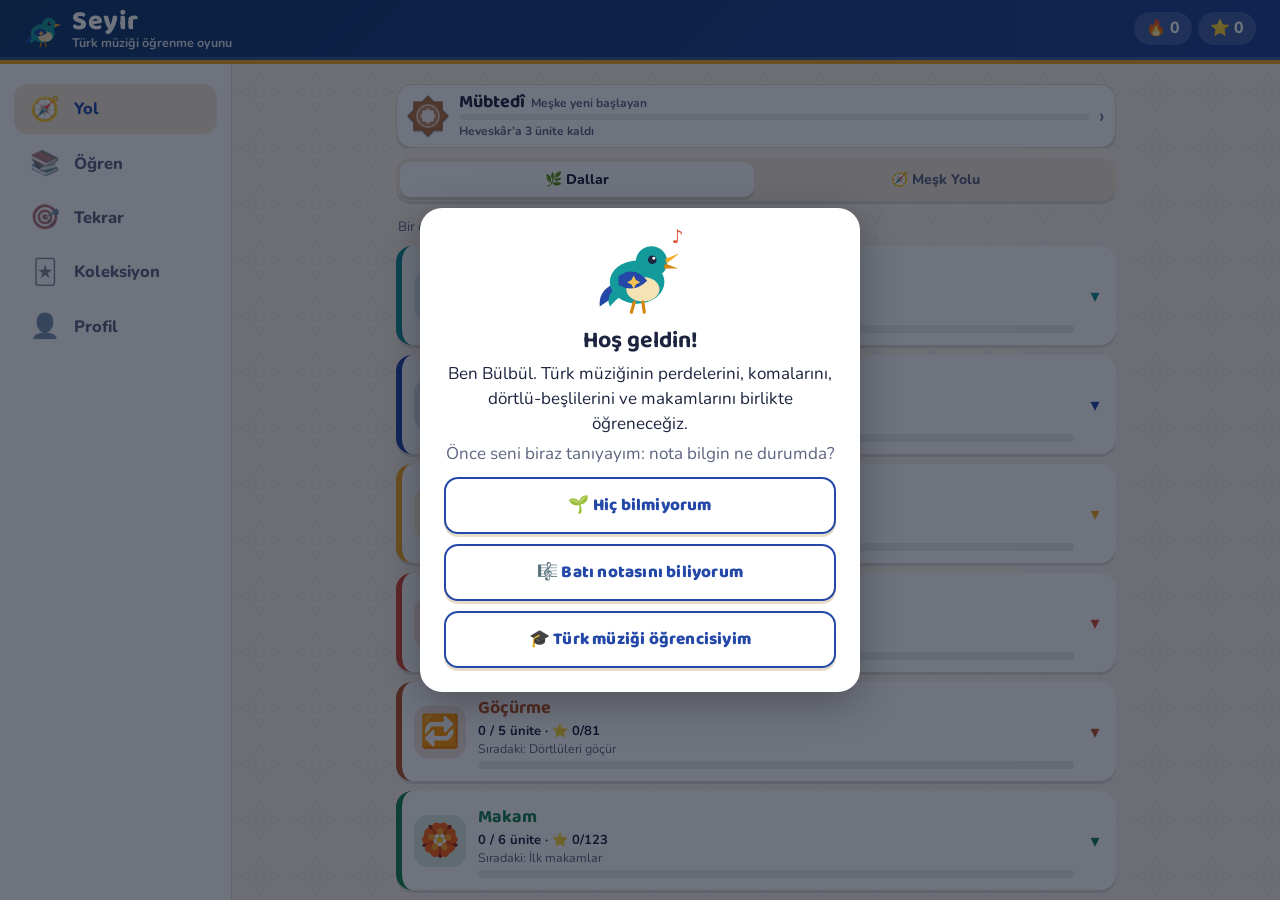
==== commit 764cd966: "Add files via upload" ====
--- a/index.html
+++ b/index.html
@@ -3,7 +3,7 @@
 <head>
 <meta charset="utf-8">
 <meta name="viewport" content="width=device-width, initial-scale=1, viewport-fit=cover">
-<title>TEST · Seyir</title>
+<title>Seyir · Türk müziği öğrenme oyunu</title>
 <meta name="description" content="Türk müziği perdelerini, komaları, dörtlü-beşlileri ve makamları oyunla öğren. Ücretsiz, telefonda çalışır.">
 <meta property="og:type" content="website">
 <meta property="og:title" content="Seyir · Türk müziği öğrenme oyunu">
@@ -14,21 +14,21 @@
 <meta property="og:image:height" content="630">
 <meta property="og:locale" content="tr_TR">
 <meta name="twitter:card" content="summary_large_image">
-<link rel="manifest" href="manifest.webmanifest?v=3.2.1">
+<link rel="manifest" href="manifest.webmanifest?v=3.2.2">
 <meta name="theme-color" content="#123a6b">
-<link rel="icon" href="icon-192.png?v=3.2.1">
-<link rel="apple-touch-icon" href="icon-192.png?v=3.2.1">
+<link rel="icon" href="icon-192.png?v=3.2.2">
+<link rel="apple-touch-icon" href="icon-192.png?v=3.2.2">
 <meta name="apple-mobile-web-app-capable" content="yes">
 <meta name="mobile-web-app-capable" content="yes">
 <meta name="apple-mobile-web-app-title" content="Seyir">
-<link rel="preload" href="fonts/seyir-nota.woff?v=3.2.1" as="font" type="font/woff" crossorigin>
-<link rel="preload" href="fonts/nunito.woff?v=3.2.1" as="font" type="font/woff" crossorigin>
-<link rel="preload" href="fonts/baloo2.woff?v=3.2.1" as="font" type="font/woff" crossorigin>
+<link rel="preload" href="fonts/seyir-nota.woff?v=3.2.2" as="font" type="font/woff" crossorigin>
+<link rel="preload" href="fonts/nunito.woff?v=3.2.2" as="font" type="font/woff" crossorigin>
+<link rel="preload" href="fonts/baloo2.woff?v=3.2.2" as="font" type="font/woff" crossorigin>
 <script>
   // Tema yanıp sönmesin diye en başta uygula
   try { var t = localStorage.getItem('perdeTema'); if (t === 'acik' || t === 'koyu') document.documentElement.setAttribute('data-tema', t); } catch (e) {}
 </script>
-<link rel="stylesheet" href="css/stil.css?v=3.2.1">
+<link rel="stylesheet" href="css/stil.css?v=3.2.2">
 </head>
 <body class="yukleniyor">
 
@@ -37,7 +37,7 @@
 <!-- ANA EKRAN -->
 <section id="ekranAna" class="ekran acik">
   <header id="ust">
-    <div class="logo"><span class="logoMaskot" aria-hidden="true"></span><span class="logoMetin"><span class="logoYazi">Seyir</span><span class="logoAlt">TEST SÜRÜMÜ · 3.2.1</span></span></div>
+    <div class="logo"><span class="logoMaskot" aria-hidden="true"></span><span class="logoMetin"><span class="logoYazi">Seyir</span><span class="logoAlt">Türk müziği öğrenme oyunu</span></span></div>
     <div class="ustHaplar">
       <span class="hap" id="ustSeri" title="Gün serisi">🔥 0</span>
       <span class="hap" id="ustYildiz" title="Yıldız cüzdanı">⭐ 0</span>
@@ -86,35 +86,37 @@
 <div id="modal" role="dialog" aria-modal="true"><div id="kutu"></div></div>
 <div id="toast" role="status" aria-live="polite"></div>
 
-<script src="js/cekirdek.js?v=3.2.1"></script>
-<script src="js/nota.js?v=3.2.1"></script>
-<script src="js/perde.js?v=3.2.1"></script>
-<script src="js/koma.js?v=3.2.1"></script>
-<script src="js/cesni.js?v=3.2.1"></script>
-<script src="js/makam.js?v=3.2.1"></script>
-<script src="js/gocurme.js?v=3.2.1"></script>
-<script src="js/bati.js?v=3.2.1"></script>
-<script src="js/ses.js?v=3.2.1"></script>
-<script src="js/usul.js?v=3.2.1"></script>
-<script src="js/tartim.js?v=3.2.1"></script>
-<script src="js/ahenk.js?v=3.2.1"></script>
-<script src="js/merdiven.js?v=3.2.1"></script>
-<script src="js/hatakart.js?v=3.2.1"></script>
-<script src="js/ogren.js?v=3.2.1"></script>
-<script src="js/ogren2.js?v=3.2.1"></script>
-<script src="js/ortak.js?v=3.2.1"></script>
-<script src="js/yazili.js?v=3.2.1"></script>
-<script src="js/ortak/ati.js?v=3.2.1"></script>
-<script src="js/ortak/td.js?v=3.2.1"></script>
-<script src="js/ortak/ing.js?v=3.2.1"></script>
-<script src="js/ortak/tmk.js?v=3.2.1"></script>
-<script src="js/ortak/thm.js?v=3.2.1"></script>
-<script src="js/yeni.js?v=3.2.1"></script>
-<script src="js/kulak-seyir.js?v=3.2.1"></script>
-<script src="js/kulak.js?v=3.2.1"></script>
-<script src="js/motor.js?v=3.2.1"></script>
-<script src="js/arayuz.js?v=3.2.1"></script>
-<script src="js/rehber.js?v=3.2.1"></script>
-<script src="js/baslat.js?v=3.2.1"></script>
+<script src="js/cekirdek.js?v=3.2.2"></script>
+<script src="js/nota.js?v=3.2.2"></script>
+<script src="js/perde.js?v=3.2.2"></script>
+<script src="js/koma.js?v=3.2.2"></script>
+<script src="js/cesni.js?v=3.2.2"></script>
+<script src="js/makam.js?v=3.2.2"></script>
+<script src="js/gocurme.js?v=3.2.2"></script>
+<script src="js/bati.js?v=3.2.2"></script>
+<script src="js/ses.js?v=3.2.2"></script>
+<script src="js/usul.js?v=3.2.2"></script>
+<script src="js/tartim.js?v=3.2.2"></script>
+<script src="js/ahenk.js?v=3.2.2"></script>
+<script src="js/merdiven.js?v=3.2.2"></script>
+<script src="js/hatakart.js?v=3.2.2"></script>
+<script src="js/ogren.js?v=3.2.2"></script>
+<script src="js/ogren2.js?v=3.2.2"></script>
+<script src="js/ortak.js?v=3.2.2"></script>
+<script src="js/yazili.js?v=3.2.2"></script>
+<script src="js/ortak/ati.js?v=3.2.2"></script>
+<script src="js/ortak/td.js?v=3.2.2"></script>
+<script src="js/ortak/ing.js?v=3.2.2"></script>
+<script src="js/ortak/tmk.js?v=3.2.2"></script>
+<script src="js/ortak/thm.js?v=3.2.2"></script>
+<script src="js/ortak/anlama.js?v=3.2.2"></script>
+<script src="js/yeni.js?v=3.2.2"></script>
+<script src="js/kulak-seyir.js?v=3.2.2"></script>
+<script src="js/kulak.js?v=3.2.2"></script>
+<script src="js/motor.js?v=3.2.2"></script>
+<script src="js/arayuz.js?v=3.2.2"></script>
+<script src="js/rehber.js?v=3.2.2"></script>
+<script src="js/baslat.js?v=3.2.2"></script>
+<script data-goatcounter="https://perdeoyunu.goatcounter.com/count" async src="//gc.zgo.at/count.js"></script>
 </body>
 </html>
--- a/css/stil.css
+++ b/css/stil.css
@@ -644,6 +644,7 @@
   }
   .siklar .sik:nth-child(n+10)::before { display: none; }
   .siklar.glifler .sik::before { font-size: 12px; }
+  .siklar.adlar .sik { padding-left: 36px; padding-right: 36px; }   /* 3.2.2: uzun şıkta numara metnin üstüne binmesin */
   .tusIpucu { display: block; }
 }
 
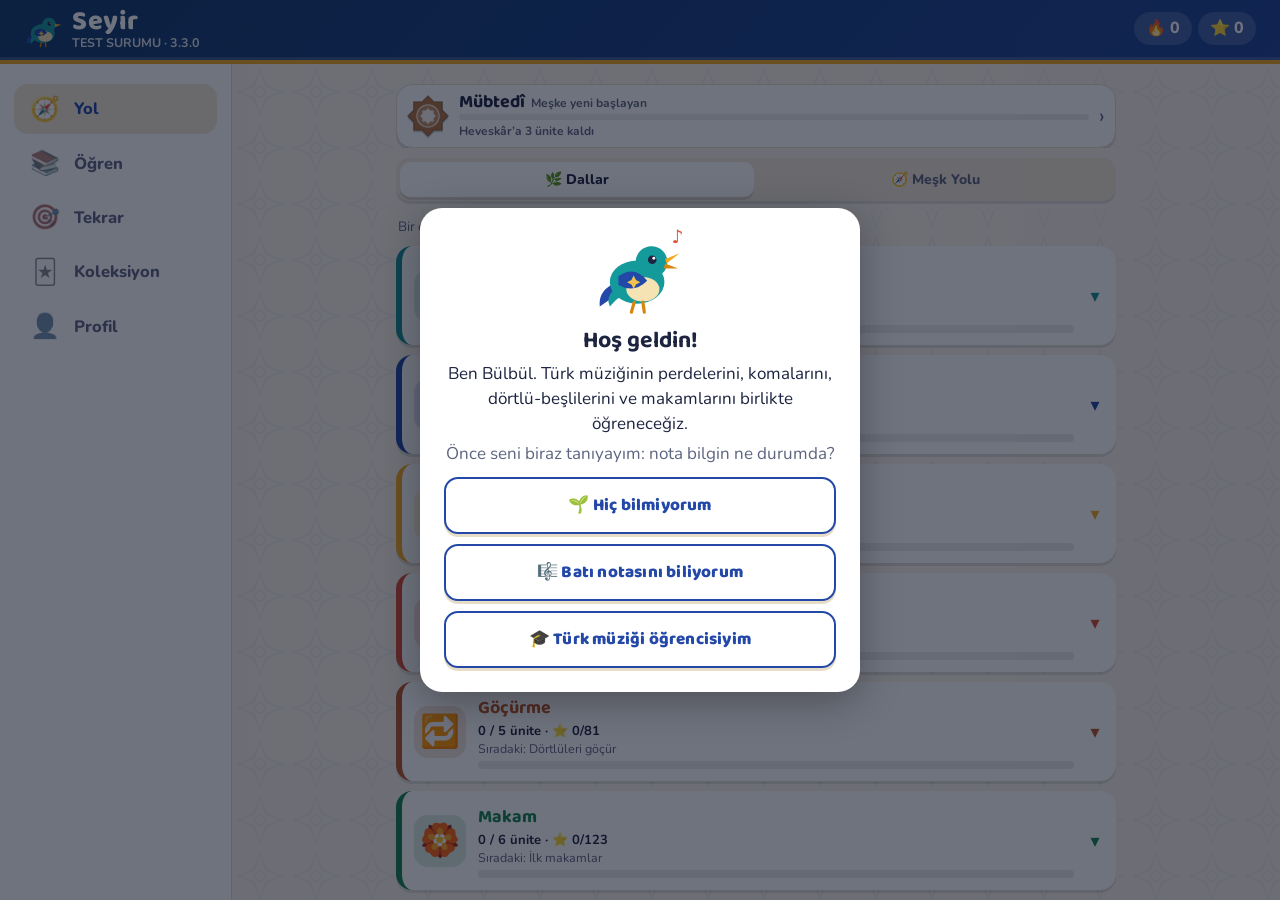
==== commit deb5c3c6: "Seyir 3.3.0 (test): Kulak eğitimi Aralık sekmesi, Batı Ezgi diktesi - Kulak eğitimi → Aralık: bakiye" ====
--- a/index.html
+++ b/index.html
@@ -3,7 +3,7 @@
 <head>
 <meta charset="utf-8">
 <meta name="viewport" content="width=device-width, initial-scale=1, viewport-fit=cover">
-<title>Seyir · Türk müziği öğrenme oyunu</title>
+<title>TEST · Seyir</title>
 <meta name="description" content="Türk müziği perdelerini, komaları, dörtlü-beşlileri ve makamları oyunla öğren. Ücretsiz, telefonda çalışır.">
 <meta property="og:type" content="website">
 <meta property="og:title" content="Seyir · Türk müziği öğrenme oyunu">
@@ -14,21 +14,21 @@
 <meta property="og:image:height" content="630">
 <meta property="og:locale" content="tr_TR">
 <meta name="twitter:card" content="summary_large_image">
-<link rel="manifest" href="manifest.webmanifest?v=3.2.2">
+<link rel="manifest" href="manifest.webmanifest?v=3.3.0">
 <meta name="theme-color" content="#123a6b">
-<link rel="icon" href="icon-192.png?v=3.2.2">
-<link rel="apple-touch-icon" href="icon-192.png?v=3.2.2">
+<link rel="icon" href="icon-192.png?v=3.3.0">
+<link rel="apple-touch-icon" href="icon-192.png?v=3.3.0">
 <meta name="apple-mobile-web-app-capable" content="yes">
 <meta name="mobile-web-app-capable" content="yes">
 <meta name="apple-mobile-web-app-title" content="Seyir">
-<link rel="preload" href="fonts/seyir-nota.woff?v=3.2.2" as="font" type="font/woff" crossorigin>
-<link rel="preload" href="fonts/nunito.woff?v=3.2.2" as="font" type="font/woff" crossorigin>
-<link rel="preload" href="fonts/baloo2.woff?v=3.2.2" as="font" type="font/woff" crossorigin>
+<link rel="preload" href="fonts/seyir-nota.woff?v=3.3.0" as="font" type="font/woff" crossorigin>
+<link rel="preload" href="fonts/nunito.woff?v=3.3.0" as="font" type="font/woff" crossorigin>
+<link rel="preload" href="fonts/baloo2.woff?v=3.3.0" as="font" type="font/woff" crossorigin>
 <script>
   // Tema yanıp sönmesin diye en başta uygula
   try { var t = localStorage.getItem('perdeTema'); if (t === 'acik' || t === 'koyu') document.documentElement.setAttribute('data-tema', t); } catch (e) {}
 </script>
-<link rel="stylesheet" href="css/stil.css?v=3.2.2">
+<link rel="stylesheet" href="css/stil.css?v=3.3.0">
 </head>
 <body class="yukleniyor">
 
@@ -37,7 +37,7 @@
 <!-- ANA EKRAN -->
 <section id="ekranAna" class="ekran acik">
   <header id="ust">
-    <div class="logo"><span class="logoMaskot" aria-hidden="true"></span><span class="logoMetin"><span class="logoYazi">Seyir</span><span class="logoAlt">Türk müziği öğrenme oyunu</span></span></div>
+    <div class="logo"><span class="logoMaskot" aria-hidden="true"></span><span class="logoMetin"><span class="logoYazi">Seyir</span><span class="logoAlt">TEST SÜRÜMÜ · 3.3.0</span></span></div>
     <div class="ustHaplar">
       <span class="hap" id="ustSeri" title="Gün serisi">🔥 0</span>
       <span class="hap" id="ustYildiz" title="Yıldız cüzdanı">⭐ 0</span>
@@ -86,37 +86,38 @@
 <div id="modal" role="dialog" aria-modal="true"><div id="kutu"></div></div>
 <div id="toast" role="status" aria-live="polite"></div>
 
-<script src="js/cekirdek.js?v=3.2.2"></script>
-<script src="js/nota.js?v=3.2.2"></script>
-<script src="js/perde.js?v=3.2.2"></script>
-<script src="js/koma.js?v=3.2.2"></script>
-<script src="js/cesni.js?v=3.2.2"></script>
-<script src="js/makam.js?v=3.2.2"></script>
-<script src="js/gocurme.js?v=3.2.2"></script>
-<script src="js/bati.js?v=3.2.2"></script>
-<script src="js/ses.js?v=3.2.2"></script>
-<script src="js/usul.js?v=3.2.2"></script>
-<script src="js/tartim.js?v=3.2.2"></script>
-<script src="js/ahenk.js?v=3.2.2"></script>
-<script src="js/merdiven.js?v=3.2.2"></script>
-<script src="js/hatakart.js?v=3.2.2"></script>
-<script src="js/ogren.js?v=3.2.2"></script>
-<script src="js/ogren2.js?v=3.2.2"></script>
-<script src="js/ortak.js?v=3.2.2"></script>
-<script src="js/yazili.js?v=3.2.2"></script>
-<script src="js/ortak/ati.js?v=3.2.2"></script>
-<script src="js/ortak/td.js?v=3.2.2"></script>
-<script src="js/ortak/ing.js?v=3.2.2"></script>
-<script src="js/ortak/tmk.js?v=3.2.2"></script>
-<script src="js/ortak/thm.js?v=3.2.2"></script>
-<script src="js/ortak/anlama.js?v=3.2.2"></script>
-<script src="js/yeni.js?v=3.2.2"></script>
-<script src="js/kulak-seyir.js?v=3.2.2"></script>
-<script src="js/kulak.js?v=3.2.2"></script>
-<script src="js/motor.js?v=3.2.2"></script>
-<script src="js/arayuz.js?v=3.2.2"></script>
-<script src="js/rehber.js?v=3.2.2"></script>
-<script src="js/baslat.js?v=3.2.2"></script>
-<script data-goatcounter="https://perdeoyunu.goatcounter.com/count" async src="//gc.zgo.at/count.js"></script>
+<script src="js/cekirdek.js?v=3.3.0"></script>
+<script src="js/nota.js?v=3.3.0"></script>
+<script src="js/perde.js?v=3.3.0"></script>
+<script src="js/koma.js?v=3.3.0"></script>
+<script src="js/cesni.js?v=3.3.0"></script>
+<script src="js/makam.js?v=3.3.0"></script>
+<script src="js/gocurme.js?v=3.3.0"></script>
+<script src="js/bati.js?v=3.3.0"></script>
+<script src="js/ses.js?v=3.3.0"></script>
+<script src="js/usul.js?v=3.3.0"></script>
+<script src="js/tartim.js?v=3.3.0"></script>
+<script src="js/ahenk.js?v=3.3.0"></script>
+<script src="js/merdiven.js?v=3.3.0"></script>
+<script src="js/hatakart.js?v=3.3.0"></script>
+<script src="js/ogren.js?v=3.3.0"></script>
+<script src="js/ogren2.js?v=3.3.0"></script>
+<script src="js/ortak.js?v=3.3.0"></script>
+<script src="js/yazili.js?v=3.3.0"></script>
+<script src="js/ortak/ati.js?v=3.3.0"></script>
+<script src="js/ortak/td.js?v=3.3.0"></script>
+<script src="js/ortak/ing.js?v=3.3.0"></script>
+<script src="js/ortak/tmk.js?v=3.3.0"></script>
+<script src="js/ortak/thm.js?v=3.3.0"></script>
+<script src="js/ortak/anlama.js?v=3.3.0"></script>
+<script src="js/yeni.js?v=3.3.0"></script>
+<script src="js/kulak-seyir.js?v=3.3.0"></script>
+<script src="js/kulak.js?v=3.3.0"></script>
+<script src="js/kulak-aralik.js?v=3.3.0"></script>
+<script src="js/dikte.js?v=3.3.0"></script>
+<script src="js/motor.js?v=3.3.0"></script>
+<script src="js/arayuz.js?v=3.3.0"></script>
+<script src="js/rehber.js?v=3.3.0"></script>
+<script src="js/baslat.js?v=3.3.0"></script>
 </body>
 </html>
--- a/css/stil.css
+++ b/css/stil.css
@@ -998,3 +998,30 @@
 .yzBanka .dersMetin { font-size: 14.5px; padding: 0 4px 4px; }
 .yzBanka .kucukNot { margin: 0 4px 8px; }
 .yzTaktik { text-align: left; }
+
+/* =====================================================
+   3.3 · KULAK EĞİTİMİ: ARALIK · BATI: EZGİ DİKTESİ
+   ===================================================== */
+.arDinle { flex-wrap: wrap; }
+.arYon { margin: 6px 0 8px; }
+.arKademeler { display: grid; gap: 6px; margin: 8px 0 10px; }
+.arKademe { display: flex; align-items: center; gap: 10px; width: 100%; text-align: left; padding: 8px 10px; border-radius: 14px;
+  border: 1.5px solid var(--cizgi); background: var(--kart); color: var(--metin); cursor: pointer; font: inherit; }
+.arKademe i { flex: none; width: 30px; height: 30px; border-radius: 50%; display: flex; align-items: center; justify-content: center;
+  font-style: normal; font-weight: 900; background: var(--zemin2); color: var(--metin); font-size: 14px; }
+.arKademe.bitti i { background: var(--dogru); color: #fff; }
+.arKademe span { flex: 1; min-width: 0; display: flex; flex-direction: column; }
+.arKademe b { font-size: 15px; }
+.arKademe small { color: var(--soluk); font-weight: 700; font-size: 12.5px; }
+.arKademe .arEn { flex: none; font-weight: 900; color: var(--soluk); }
+.arKademe.kilitli { opacity: .55; cursor: default; }
+.dkYazici .porte { width: 100%; height: auto; max-height: 190px; display: block; touch-action: none; }
+.dkPorteKap { overflow-x: auto; }
+.dkAraclar { display: flex; gap: 8px; align-items: stretch; margin-top: 6px; }
+.dkAraclar .palet { flex: 1; margin-top: 0; }
+.dkPalet .paletSatir { grid-template-columns: repeat(auto-fit, minmax(58px, 1fr)); }
+.dkSure { display: flex; flex-direction: column; align-items: center; gap: 0; }
+.dkSure .dkSimge { width: 22px; height: 30px; color: var(--metin); }
+.dkSil { flex: none; margin: 0; padding: 8px 12px; align-self: center; }
+.ritimKutu .porte.dikte { width: 100%; height: auto; }
+.siklar.genisPortler .sik .porte.dikte { width: 100%; height: auto; max-height: 86px; }
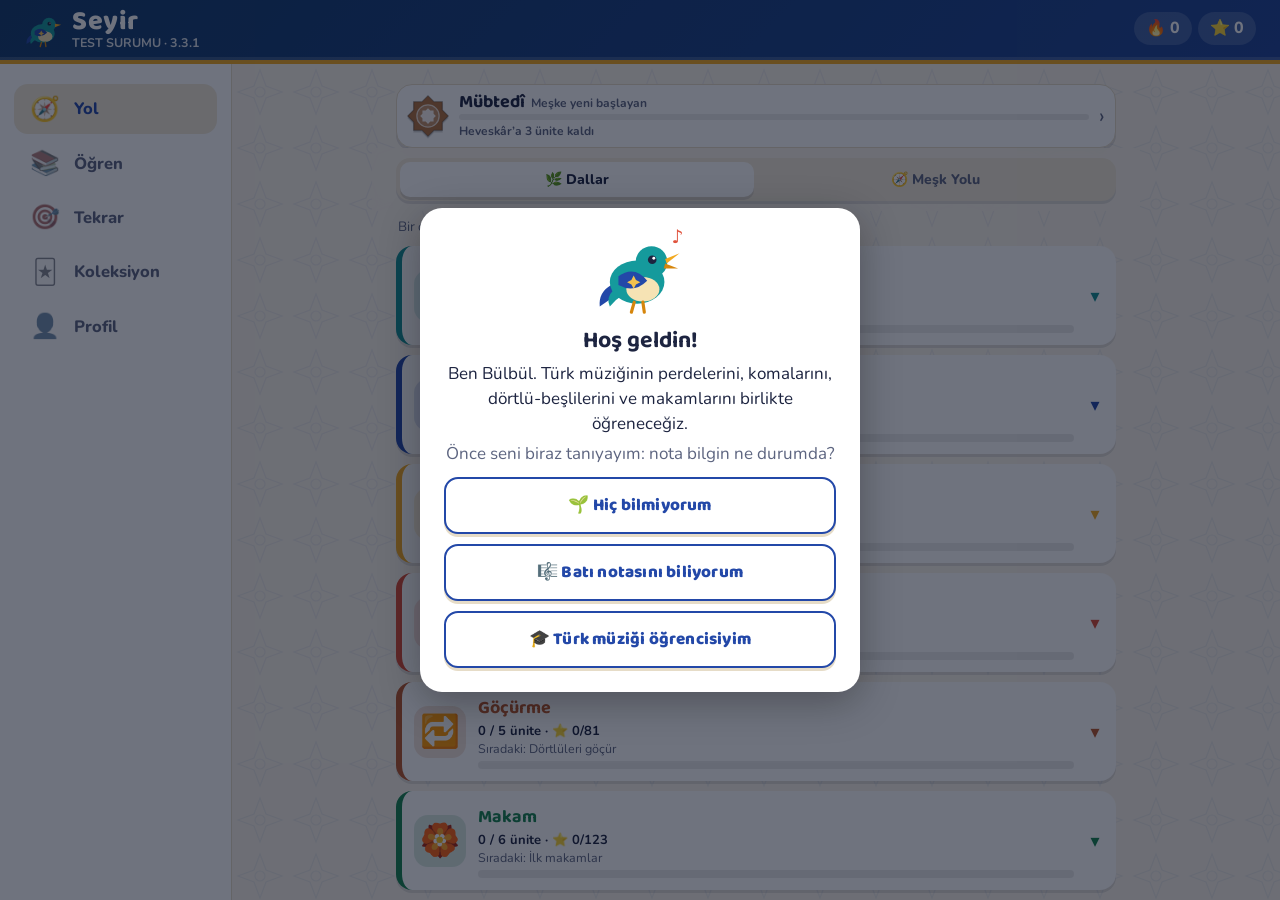
==== commit e1e5b578: "Seyir 3.3.1 (test): kapsamlı test düzeltmeleri Koyu temada altın kutuların yazısı okunur; küçük tele" ====
--- a/index.html
+++ b/index.html
@@ -14,21 +14,21 @@
 <meta property="og:image:height" content="630">
 <meta property="og:locale" content="tr_TR">
 <meta name="twitter:card" content="summary_large_image">
-<link rel="manifest" href="manifest.webmanifest?v=3.3.0">
+<link rel="manifest" href="manifest.webmanifest?v=3.3.1">
 <meta name="theme-color" content="#123a6b">
-<link rel="icon" href="icon-192.png?v=3.3.0">
-<link rel="apple-touch-icon" href="icon-192.png?v=3.3.0">
+<link rel="icon" href="icon-192.png?v=3.3.1">
+<link rel="apple-touch-icon" href="icon-192.png?v=3.3.1">
 <meta name="apple-mobile-web-app-capable" content="yes">
 <meta name="mobile-web-app-capable" content="yes">
 <meta name="apple-mobile-web-app-title" content="Seyir">
-<link rel="preload" href="fonts/seyir-nota.woff?v=3.3.0" as="font" type="font/woff" crossorigin>
-<link rel="preload" href="fonts/nunito.woff?v=3.3.0" as="font" type="font/woff" crossorigin>
-<link rel="preload" href="fonts/baloo2.woff?v=3.3.0" as="font" type="font/woff" crossorigin>
+<link rel="preload" href="fonts/seyir-nota.woff?v=3.3.1" as="font" type="font/woff" crossorigin>
+<link rel="preload" href="fonts/nunito.woff?v=3.3.1" as="font" type="font/woff" crossorigin>
+<link rel="preload" href="fonts/baloo2.woff?v=3.3.1" as="font" type="font/woff" crossorigin>
 <script>
   // Tema yanıp sönmesin diye en başta uygula
   try { var t = localStorage.getItem('perdeTema'); if (t === 'acik' || t === 'koyu') document.documentElement.setAttribute('data-tema', t); } catch (e) {}
 </script>
-<link rel="stylesheet" href="css/stil.css?v=3.3.0">
+<link rel="stylesheet" href="css/stil.css?v=3.3.1">
 </head>
 <body class="yukleniyor">
 
@@ -37,7 +37,7 @@
 <!-- ANA EKRAN -->
 <section id="ekranAna" class="ekran acik">
   <header id="ust">
-    <div class="logo"><span class="logoMaskot" aria-hidden="true"></span><span class="logoMetin"><span class="logoYazi">Seyir</span><span class="logoAlt">TEST SÜRÜMÜ · 3.3.0</span></span></div>
+    <div class="logo"><span class="logoMaskot" aria-hidden="true"></span><span class="logoMetin"><span class="logoYazi">Seyir</span><span class="logoAlt">TEST SÜRÜMÜ · 3.3.1</span></span></div>
     <div class="ustHaplar">
       <span class="hap" id="ustSeri" title="Gün serisi">🔥 0</span>
       <span class="hap" id="ustYildiz" title="Yıldız cüzdanı">⭐ 0</span>
@@ -86,38 +86,39 @@
 <div id="modal" role="dialog" aria-modal="true"><div id="kutu"></div></div>
 <div id="toast" role="status" aria-live="polite"></div>
 
-<script src="js/cekirdek.js?v=3.3.0"></script>
-<script src="js/nota.js?v=3.3.0"></script>
-<script src="js/perde.js?v=3.3.0"></script>
-<script src="js/koma.js?v=3.3.0"></script>
-<script src="js/cesni.js?v=3.3.0"></script>
-<script src="js/makam.js?v=3.3.0"></script>
-<script src="js/gocurme.js?v=3.3.0"></script>
-<script src="js/bati.js?v=3.3.0"></script>
-<script src="js/ses.js?v=3.3.0"></script>
-<script src="js/usul.js?v=3.3.0"></script>
-<script src="js/tartim.js?v=3.3.0"></script>
-<script src="js/ahenk.js?v=3.3.0"></script>
-<script src="js/merdiven.js?v=3.3.0"></script>
-<script src="js/hatakart.js?v=3.3.0"></script>
-<script src="js/ogren.js?v=3.3.0"></script>
-<script src="js/ogren2.js?v=3.3.0"></script>
-<script src="js/ortak.js?v=3.3.0"></script>
-<script src="js/yazili.js?v=3.3.0"></script>
-<script src="js/ortak/ati.js?v=3.3.0"></script>
-<script src="js/ortak/td.js?v=3.3.0"></script>
-<script src="js/ortak/ing.js?v=3.3.0"></script>
-<script src="js/ortak/tmk.js?v=3.3.0"></script>
-<script src="js/ortak/thm.js?v=3.3.0"></script>
-<script src="js/ortak/anlama.js?v=3.3.0"></script>
-<script src="js/yeni.js?v=3.3.0"></script>
-<script src="js/kulak-seyir.js?v=3.3.0"></script>
-<script src="js/kulak.js?v=3.3.0"></script>
-<script src="js/kulak-aralik.js?v=3.3.0"></script>
-<script src="js/dikte.js?v=3.3.0"></script>
-<script src="js/motor.js?v=3.3.0"></script>
-<script src="js/arayuz.js?v=3.3.0"></script>
-<script src="js/rehber.js?v=3.3.0"></script>
-<script src="js/baslat.js?v=3.3.0"></script>
+<script src="js/cekirdek.js?v=3.3.1"></script>
+<script src="js/nota.js?v=3.3.1"></script>
+<script src="js/perde.js?v=3.3.1"></script>
+<script src="js/koma.js?v=3.3.1"></script>
+<script src="js/cesni.js?v=3.3.1"></script>
+<script src="js/makam.js?v=3.3.1"></script>
+<script src="js/gocurme.js?v=3.3.1"></script>
+<script src="js/bati.js?v=3.3.1"></script>
+<script src="js/ses.js?v=3.3.1"></script>
+<script src="js/usul.js?v=3.3.1"></script>
+<script src="js/tartim.js?v=3.3.1"></script>
+<script src="js/ahenk.js?v=3.3.1"></script>
+<script src="js/merdiven.js?v=3.3.1"></script>
+<script src="js/hatakart.js?v=3.3.1"></script>
+<script src="js/ogren.js?v=3.3.1"></script>
+<script src="js/ogren2.js?v=3.3.1"></script>
+<script src="js/ortak.js?v=3.3.1"></script>
+<script src="js/yazili.js?v=3.3.1"></script>
+<script src="js/ortak/ati.js?v=3.3.1"></script>
+<script src="js/ortak/td.js?v=3.3.1"></script>
+<script src="js/ortak/ing.js?v=3.3.1"></script>
+<script src="js/ortak/tmk.js?v=3.3.1"></script>
+<script src="js/ortak/thm.js?v=3.3.1"></script>
+<script src="js/ortak/anlama.js?v=3.3.1"></script>
+<script src="js/yeni.js?v=3.3.1"></script>
+<script src="js/kulak-seyir.js?v=3.3.1"></script>
+<script src="js/kulak.js?v=3.3.1"></script>
+<script src="js/kulak-aralik.js?v=3.3.1"></script>
+<script src="js/dikte.js?v=3.3.1"></script>
+<script src="js/motor.js?v=3.3.1"></script>
+<script src="js/arayuz.js?v=3.3.1"></script>
+<script src="js/rehber.js?v=3.3.1"></script>
+<script src="js/baslat.js?v=3.3.1"></script>
+
 </body>
 </html>
--- a/css/stil.css
+++ b/css/stil.css
@@ -1,9 +1,9 @@
 /* =====================================================
    PERDE MACERASI · çini / İznik teması
    ===================================================== */
-@font-face { font-family: SeyirNota; src: url(../fonts/seyir-nota.woff?v=3.0.5) format("woff"); font-display: block; }
-@font-face { font-family: Nunito; src: url(../fonts/nunito.woff?v=3.0.5) format("woff"); font-weight: 200 1000; font-display: swap; }
-@font-face { font-family: "Baloo 2"; src: url(../fonts/baloo2.woff?v=3.0.5) format("woff"); font-weight: 400 800; font-display: swap; }
+@font-face { font-family: SeyirNota; src: url(../fonts/seyir-nota.woff?v=3.3.1) format("woff"); font-display: block; }
+@font-face { font-family: Nunito; src: url(../fonts/nunito.woff?v=3.3.1) format("woff"); font-weight: 200 1000; font-display: swap; }
+@font-face { font-family: "Baloo 2"; src: url(../fonts/baloo2.woff?v=3.3.1) format("woff"); font-weight: 400 800; font-display: swap; }
 
 :root {
   --zemin: #fbf5ea;
@@ -24,6 +24,7 @@
   --erguvan: #a3366e;
   --altin: #d9a520;
   --altinAcik: #ffe08a;
+  --altinAcik2: #fff3c4; --altinYazi: #3b2a00; --altinYazi2: #5b4300;   /* 3.3.1: altın zeminli kutuların yazısı (koyu temada açık) */
   --dogru: #1e9e57;
   --dogruZemin: #dcf6e6;
   --yanlis: #d63b36;
@@ -41,7 +42,7 @@
     --zemin: #0b1430; --zemin2: #111c3d; --kart: #16224a; --metin: #eef1fb; --soluk: #a8b1cc; --cizgi: #2a376a;
     --ust: #0b1430; --ust2: #08102a;
     --turkuaz: #2bb9bb; --kobalt: #6f8ff0; --mercan: #f26d55; --safran: #f6bc45; --zumrut: #3bbd7c; --mor: #a684e6; --kiremit: #e57f4f; --erguvan: #e46aa5;
-    --altin: #e9bd3d; --altinAcik: #6b5410;
+    --altin: #e9bd3d; --altinAcik: #6b5410; --altinAcik2: #8a6d1c; --altinYazi: #ffe9b0; --altinYazi2: #f3d27a;
     --dogru: #43cf82; --dogruZemin: #133a2a; --yanlis: #ff6b66; --yanlisZemin: #45191c; --secim: #8ea8ff; --vurgu: #ff8a6e;
     --golge: 0 3px 0 rgba(0, 0, 0, .35); --kilit: #2b3760; --kilitKenar: #3a4878; --desen: rgba(142, 168, 255, .06);
     color-scheme: dark;
@@ -51,7 +52,7 @@
   --zemin: #0b1430; --zemin2: #111c3d; --kart: #16224a; --metin: #eef1fb; --soluk: #a8b1cc; --cizgi: #2a376a;
   --ust: #0b1430; --ust2: #08102a;
   --turkuaz: #2bb9bb; --kobalt: #6f8ff0; --mercan: #f26d55; --safran: #f6bc45; --zumrut: #3bbd7c; --mor: #a684e6; --kiremit: #e57f4f; --erguvan: #e46aa5;
-  --altin: #e9bd3d; --altinAcik: #6b5410;
+  --altin: #e9bd3d; --altinAcik: #6b5410; --altinAcik2: #8a6d1c; --altinYazi: #ffe9b0; --altinYazi2: #f3d27a;
   --dogru: #43cf82; --dogruZemin: #133a2a; --yanlis: #ff6b66; --yanlisZemin: #45191c; --secim: #8ea8ff; --vurgu: #ff8a6e;
   --golge: 0 3px 0 rgba(0, 0, 0, .35); --kilit: #2b3760; --kilitKenar: #3a4878; --desen: rgba(142, 168, 255, .06);
   color-scheme: dark;
@@ -133,6 +134,9 @@
   padding: 5px 11px; font-size: 13px; font-weight: 800; cursor: pointer; white-space: nowrap;
 }
 .cip.aktif { background: var(--kobalt); border-color: var(--kobalt); color: #fff; }
+/* 3.3.1: koyu temada seçili çipin beyaz yazısı okunaklı olsun */
+:root[data-tema="koyu"] .cip.aktif { background: #4a6bd4; border-color: #4a6bd4; }
+@media (prefers-color-scheme: dark) { :root:not([data-tema="acik"]) .cip.aktif { background: #4a6bd4; border-color: #4a6bd4; } }
 .cip.altin { background: var(--altinAcik); border-color: var(--altin); }
 .cipler { display: flex; gap: 6px; flex-wrap: wrap; margin: 6px 0 4px; }
 .segment { display: flex; background: var(--zemin2); border-radius: 14px; padding: 4px; gap: 4px; margin: 8px 0; }
@@ -159,8 +163,8 @@
 .yapiskan .filtreBaslik { margin: 4px 0 4px; }
 .merdiven { display: grid; gap: 6px; margin: 10px 0; }
 .basamak { display: flex; align-items: center; gap: 10px; padding: 8px 10px; border-radius: 14px; background: var(--zemin); border: 1.5px solid var(--cizgi); }
-.basamak.simdi { border: 2.5px solid var(--safran); background: var(--altinAcik); color: #3b2a00; }
-.basamak.simdi small { color: #5b4300; }
+.basamak.simdi { border: 2.5px solid var(--safran); background: var(--altinAcik); color: var(--altinYazi); }
+.basamak.simdi small { color: var(--altinYazi2); }
 .basamak.kapali { opacity: .7; }
 .basamakMetin { flex: 1; display: flex; flex-direction: column; }
 .basamakMetin b { font-family: "Baloo 2"; font-size: 17px; line-height: 1.1; }
@@ -209,7 +213,7 @@
 .uniteBas .cubuk > div { background: #fff; }
 .uniteEylem { display: flex; gap: 6px; flex-wrap: wrap; margin-bottom: 8px; }
 .uniteEylem .cip { background: rgba(255,255,255,.95); border: 0; color: #1d2440; }
-.uniteEylem .cip.altin { background: var(--altinAcik); color: #3d2e00; }
+.uniteEylem .cip.altin { background: var(--altinAcik); color: var(--altinYazi); }
 .dugumAlan { position: relative; width: 260px; max-width: 100%; margin: 6px auto 0; }
 .yolCizgi { position: absolute; left: 0; top: 0; overflow: visible; }
 .yolCizgi path { fill: none; stroke: var(--dal); stroke-width: 6; stroke-linecap: round; stroke-dasharray: 2 12; opacity: .45; }
@@ -264,7 +268,7 @@
 .dalUnite.kilit .duMetin b { opacity: .7; }
 .dalUnite.sonOynanan { background: color-mix(in srgb, var(--safran) 22%, transparent); border-radius: 10px; transition: background 1.2s; }
 .duOk { flex: none; color: var(--soluk); font-size: 20px; font-weight: 800; }
-.kurBandi { display: flex; align-items: center; gap: 8px; background: var(--altinAcik); color: #3b2a00; border-radius: 14px; padding: 8px 10px; font-size: 13px; font-weight: 700; margin: 8px 0; }
+.kurBandi { display: flex; align-items: center; gap: 8px; background: var(--altinAcik); color: var(--altinYazi); border-radius: 14px; padding: 8px 10px; font-size: 13px; font-weight: 700; margin: 8px 0; }
 .kurBandi span { flex: 1; }
 .kapatX { border: 0; background: none; font-size: 16px; cursor: pointer; color: inherit; }
 
@@ -303,11 +307,11 @@
 .kolKart { min-height: 70px; border-radius: 14px; border: 2px solid var(--cizgi); background: var(--zemin2); color: var(--soluk);
   font-weight: 800; font-size: 13.5px; padding: 6px 4px; cursor: pointer; line-height: 1.2; }
 .kolKart.acik { background: var(--kart); color: var(--metin); border-color: var(--turkuaz); }
-.kolKart.altin { background: linear-gradient(135deg, var(--altinAcik), #fff3c4); color: #3b2a00; border-color: var(--altin); }
+.kolKart.altin { background: linear-gradient(135deg, var(--altinAcik), var(--altinAcik2)); color: var(--altinYazi); border-color: var(--altin); }
 .icazet { position: relative; text-align: center; background: var(--kart); border-radius: 22px; padding: 16px 14px 14px; margin-bottom: 14px;
   border: 3px double var(--altin); box-shadow: var(--golge); }
 .icazetMaskot svg { width: 72px; height: 72px; }
-.icazetUst { font-size: 11px; letter-spacing: 3px; font-weight: 900; color: var(--altin); }
+.icazetUst { font-size: 11px; letter-spacing: 3px; font-weight: 900; color: color-mix(in srgb, var(--altin) 72%, var(--metin)); }
 .icazetUnvan { font-family: "Baloo 2"; font-size: 30px; font-weight: 800; color: var(--kobalt); line-height: 1.1; }
 .icazetAlt { font-size: 13.5px; color: var(--soluk); }
 .istatistik { display: grid; grid-template-columns: repeat(3, 1fr); gap: 6px; margin-top: 12px; }
@@ -344,7 +348,7 @@
 .soruAlt { text-align: center; color: var(--soluk); font-weight: 700; margin: 6px 0 10px; font-size: 15px; }
 svg.porte { display: block; width: 100%; height: auto; max-height: 150px; color: var(--metin); }
 .soruKutu svg.porte { max-width: 380px; margin: 0 auto; }
-.ipucu { max-width: 460px; margin: 0 auto 10px; padding: 9px 12px; border-radius: 12px; background: var(--altinAcik); color: #3b2a00;
+.ipucu { max-width: 460px; margin: 0 auto 10px; padding: 9px 12px; border-radius: 12px; background: var(--altinAcik); color: var(--altinYazi);
   border: 2px dashed var(--altin); font-size: 14.5px; font-weight: 700; text-align: center; }
 .ipucuListe { max-width: 460px; margin: 0 auto 6px; padding: 10px 12px 10px 34px; background: var(--kart); border-radius: 14px; border: 1.5px solid var(--cizgi); font-weight: 700; }
 .ipucuListe li { margin: 2px 0; }
@@ -353,6 +357,10 @@
 .siklar.kisaAdlar { display: grid; grid-template-columns: 1fr 1fr; gap: 8px; }
 .siklar.portler { display: grid; grid-template-columns: 1fr 1fr; gap: 8px; }
 .siklar.genisPortler { display: grid; grid-template-columns: 1fr; gap: 8px; }
+@media (min-width: 700px) {   /* 3.3.1: tablet ve PC'de dört porte iki sıraya sığsın; uzun diziler tek sütunda, yüksekliği sınırlı */
+  .siklar.genisPortler:not(.tekSutun) { grid-template-columns: 1fr 1fr; }
+  .siklar.genisPortler.tekSutun .sik svg.porte { max-height: clamp(78px, calc((100vh - 450px) / 4), 124px); }
+}
 .siklar.glifler { display: grid; grid-template-columns: 1fr 1fr; gap: 8px; }
 .sik { border: 2px solid var(--cizgi); border-radius: 14px; background: var(--kart); cursor: pointer; touch-action: manipulation;
   min-height: 54px; padding: 10px; font-size: 17px; font-weight: 800; box-shadow: 0 3px 0 var(--cizgi); color: var(--metin); }
@@ -482,7 +490,7 @@
 .yeniUnvan small { display: block; font-size: 12.5px; color: var(--soluk); font-weight: 700; }
 .giris { text-align: center; }
 .girisUst { font-size: 12.5px; font-weight: 800; color: var(--dal); margin-bottom: 4px; }
-.uyariKutu { background: var(--altinAcik); color: #3b2a00; border-radius: 14px; padding: 10px; font-size: 14px; font-weight: 700; margin: 10px 0 4px; }
+.uyariKutu { background: var(--altinAcik); color: var(--altinYazi); border-radius: 14px; padding: 10px; font-size: 14px; font-weight: 700; margin: 10px 0 4px; }
 .uyariKutu .dugme { margin-top: 8px; }
 .metinSayfa { font-size: 15px; }
 .metinSayfa ul { padding-left: 20px; }
@@ -514,22 +522,22 @@
 }
 
 /* İletişim (WhatsApp) */
-.iletisim { display: flex; align-items: center; gap: 12px; text-decoration: none; color: #fff; background: #1faa59; border-radius: 18px;
-  padding: 14px 14px; margin: 0 0 12px; box-shadow: 0 4px 0 #13803f; text-align: left; }
-.iletisim:active { transform: translateY(2px); box-shadow: 0 2px 0 #13803f; }
+.iletisim { display: flex; align-items: center; gap: 12px; text-decoration: none; color: #fff; background: #178c49; border-radius: 18px;
+  padding: 14px 14px; margin: 0 0 12px; box-shadow: 0 4px 0 #0f6a35; text-align: left; }
+.iletisim:active { transform: translateY(2px); box-shadow: 0 2px 0 #0f6a35; }
 .iletisimIkon { font-size: 30px; width: 46px; height: 46px; flex: none; display: flex; align-items: center; justify-content: center; background: rgba(255,255,255,.2); border-radius: 50%; }
 .iletisimMetin { flex: 1; display: flex; flex-direction: column; }
 .iletisimMetin b { font-family: "Baloo 2"; font-size: 19px; line-height: 1.1; }
 .iletisimMetin small { font-size: 13px; opacity: .92; font-weight: 700; }
 .iletisimOk { font-size: 26px; font-weight: 800; }
 #kutu .iletisim { margin-top: 6px; }
-.iletisimBag { display: inline-block; background: #1faa59; color: #fff; text-decoration: none; font-weight: 800; padding: 8px 16px; border-radius: 20px; }
+.iletisimBag { display: inline-block; background: #178c49; color: #fff; text-decoration: none; font-weight: 800; padding: 8px 16px; border-radius: 20px; }
 
 .harfAralik { display: grid; grid-template-columns: repeat(7, 1fr); gap: 3px; margin: 8px 0; text-align: center; }
 .harfAralik span { background: var(--zemin); border-radius: 8px; padding: 5px 0; font-size: 12px; font-weight: 800; display: flex; flex-direction: column; gap: 2px; }
 .harfAralik b { font-size: 11px; color: var(--soluk); }
-.harfAralik .bakiyeli { background: var(--altinAcik); color: #3b2a00; }
-.harfAralik .bakiyeli b { color: #5b4300; }
+.harfAralik .bakiyeli { background: var(--altinAcik); color: var(--altinYazi); }
+.harfAralik .bakiyeli b { color: var(--altinYazi2); }
 
 /* =====================================================
    GENİŞ EKRAN: tablet ve bilgisayar
@@ -645,6 +653,7 @@
   .siklar .sik:nth-child(n+10)::before { display: none; }
   .siklar.glifler .sik::before { font-size: 12px; }
   .siklar.adlar .sik { padding-left: 36px; padding-right: 36px; }   /* 3.2.2: uzun şıkta numara metnin üstüne binmesin */
+  .siklar.portler .sik, .siklar.genisPortler .sik { padding-left: 32px; }   /* 3.3.1: kırpılmış portede numara anahtara binmesin */
   .tusIpucu { display: block; }
 }
 
@@ -907,6 +916,17 @@
 
 /* 3.0.5: geri bildirim paneli tek ekrana sığsın */
 .geriPorte svg.porte { max-height: 150px; }
+/* 3.3.1: sığmayan panelde sıkışık düzen; Devam düğmesi her durumda görünür kalsın */
+.geriBildirim #oyDevam { position: sticky; bottom: 0; z-index: 1; }
+.geriBildirim.sikis { padding-top: 10px; }
+.geriBildirim.sikis .geriBaslik { font-size: 18px; gap: 8px; }
+.geriBildirim.sikis .geriMaskot svg { width: 34px; height: 34px; }
+.geriBildirim.sikis .geriAciklama { font-size: 13.5px; line-height: 1.35; margin-top: 4px; }
+.geriBildirim.sikis .hkKart { padding: 6px 8px 8px; margin: 6px 0 2px; }
+.geriBildirim.sikis .hkKart svg.merdiven { max-height: 104px; }
+.geriBildirim.sikis .hkSatir { margin-top: 2px; }
+.geriBildirim.sikis .geriPorte svg.porte { max-height: 120px; }
+.geriBildirim.sikis .hkNot { margin: 2px 0; }
 details.hesapKatla { margin: 4px 0; }
 details.hesapKatla summary { cursor: pointer; font-weight: 800; color: var(--kobalt); font-size: 14px; }
 
@@ -1025,3 +1045,9 @@
 .dkSil { flex: none; margin: 0; padding: 8px 12px; align-self: center; }
 .ritimKutu .porte.dikte { width: 100%; height: auto; }
 .siklar.genisPortler .sik .porte.dikte { width: 100%; height: auto; max-height: 86px; }
+
+/* 3.3.1: yatay tablet ve 768 px yüksek dizüstü: porteye yazarken palet Kontrol düğmesinin altında kalmasın */
+@media (min-width: 700px) and (max-height: 860px) {
+  svg.porte.etkilesim { max-height: 170px; }
+  .paletDugme .bravura { font-size: 28px; height: 36px; }
+}
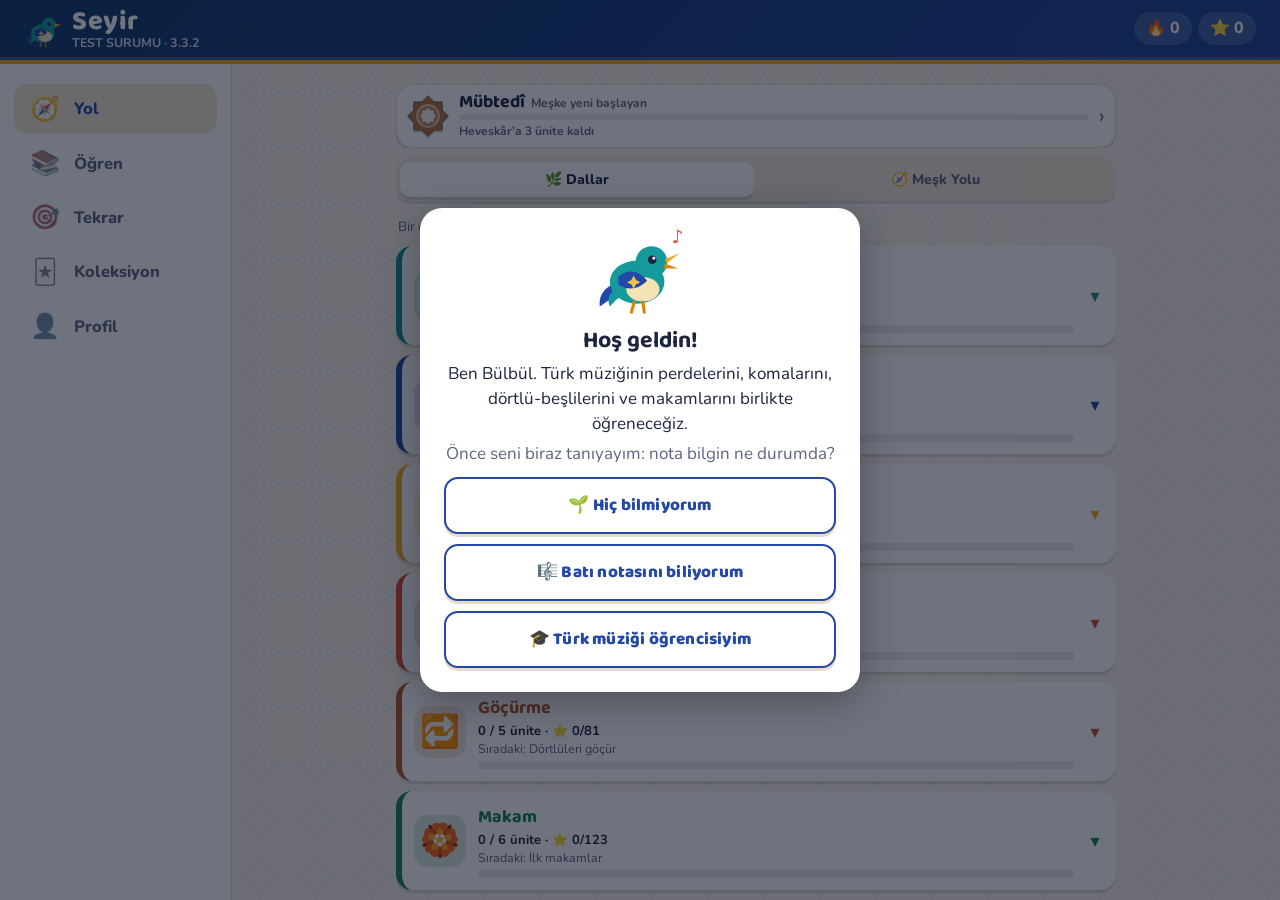
==== commit cbd68d0d: "Seyir 3.3.2 (test): hata denetimi düzeltmeleri Tekrar kutuları, Meşk Yolu işareti, sesli sorular aya" ====
--- a/index.html
+++ b/index.html
@@ -14,21 +14,21 @@
 <meta property="og:image:height" content="630">
 <meta property="og:locale" content="tr_TR">
 <meta name="twitter:card" content="summary_large_image">
-<link rel="manifest" href="manifest.webmanifest?v=3.3.1">
+<link rel="manifest" href="manifest.webmanifest?v=3.3.2">
 <meta name="theme-color" content="#123a6b">
-<link rel="icon" href="icon-192.png?v=3.3.1">
-<link rel="apple-touch-icon" href="icon-192.png?v=3.3.1">
+<link rel="icon" href="icon-192.png?v=3.3.2">
+<link rel="apple-touch-icon" href="icon-192.png?v=3.3.2">
 <meta name="apple-mobile-web-app-capable" content="yes">
 <meta name="mobile-web-app-capable" content="yes">
 <meta name="apple-mobile-web-app-title" content="Seyir">
-<link rel="preload" href="fonts/seyir-nota.woff?v=3.3.1" as="font" type="font/woff" crossorigin>
-<link rel="preload" href="fonts/nunito.woff?v=3.3.1" as="font" type="font/woff" crossorigin>
-<link rel="preload" href="fonts/baloo2.woff?v=3.3.1" as="font" type="font/woff" crossorigin>
+<link rel="preload" href="fonts/seyir-nota.woff?v=3.3.2" as="font" type="font/woff" crossorigin>
+<link rel="preload" href="fonts/nunito.woff?v=3.3.2" as="font" type="font/woff" crossorigin>
+<link rel="preload" href="fonts/baloo2.woff?v=3.3.2" as="font" type="font/woff" crossorigin>
 <script>
   // Tema yanıp sönmesin diye en başta uygula
   try { var t = localStorage.getItem('perdeTema'); if (t === 'acik' || t === 'koyu') document.documentElement.setAttribute('data-tema', t); } catch (e) {}
 </script>
-<link rel="stylesheet" href="css/stil.css?v=3.3.1">
+<link rel="stylesheet" href="css/stil.css?v=3.3.2">
 </head>
 <body class="yukleniyor">
 
@@ -37,7 +37,7 @@
 <!-- ANA EKRAN -->
 <section id="ekranAna" class="ekran acik">
   <header id="ust">
-    <div class="logo"><span class="logoMaskot" aria-hidden="true"></span><span class="logoMetin"><span class="logoYazi">Seyir</span><span class="logoAlt">TEST SÜRÜMÜ · 3.3.1</span></span></div>
+    <div class="logo"><span class="logoMaskot" aria-hidden="true"></span><span class="logoMetin"><span class="logoYazi">Seyir</span><span class="logoAlt">TEST SÜRÜMÜ · 3.3.2</span></span></div>
     <div class="ustHaplar">
       <span class="hap" id="ustSeri" title="Gün serisi">🔥 0</span>
       <span class="hap" id="ustYildiz" title="Yıldız cüzdanı">⭐ 0</span>
@@ -86,39 +86,39 @@
 <div id="modal" role="dialog" aria-modal="true"><div id="kutu"></div></div>
 <div id="toast" role="status" aria-live="polite"></div>
 
-<script src="js/cekirdek.js?v=3.3.1"></script>
-<script src="js/nota.js?v=3.3.1"></script>
-<script src="js/perde.js?v=3.3.1"></script>
-<script src="js/koma.js?v=3.3.1"></script>
-<script src="js/cesni.js?v=3.3.1"></script>
-<script src="js/makam.js?v=3.3.1"></script>
-<script src="js/gocurme.js?v=3.3.1"></script>
-<script src="js/bati.js?v=3.3.1"></script>
-<script src="js/ses.js?v=3.3.1"></script>
-<script src="js/usul.js?v=3.3.1"></script>
-<script src="js/tartim.js?v=3.3.1"></script>
-<script src="js/ahenk.js?v=3.3.1"></script>
-<script src="js/merdiven.js?v=3.3.1"></script>
-<script src="js/hatakart.js?v=3.3.1"></script>
-<script src="js/ogren.js?v=3.3.1"></script>
-<script src="js/ogren2.js?v=3.3.1"></script>
-<script src="js/ortak.js?v=3.3.1"></script>
-<script src="js/yazili.js?v=3.3.1"></script>
-<script src="js/ortak/ati.js?v=3.3.1"></script>
-<script src="js/ortak/td.js?v=3.3.1"></script>
-<script src="js/ortak/ing.js?v=3.3.1"></script>
-<script src="js/ortak/tmk.js?v=3.3.1"></script>
-<script src="js/ortak/thm.js?v=3.3.1"></script>
-<script src="js/ortak/anlama.js?v=3.3.1"></script>
-<script src="js/yeni.js?v=3.3.1"></script>
-<script src="js/kulak-seyir.js?v=3.3.1"></script>
-<script src="js/kulak.js?v=3.3.1"></script>
-<script src="js/kulak-aralik.js?v=3.3.1"></script>
-<script src="js/dikte.js?v=3.3.1"></script>
-<script src="js/motor.js?v=3.3.1"></script>
-<script src="js/arayuz.js?v=3.3.1"></script>
-<script src="js/rehber.js?v=3.3.1"></script>
-<script src="js/baslat.js?v=3.3.1"></script>
+<script src="js/cekirdek.js?v=3.3.2"></script>
+<script src="js/nota.js?v=3.3.2"></script>
+<script src="js/perde.js?v=3.3.2"></script>
+<script src="js/koma.js?v=3.3.2"></script>
+<script src="js/cesni.js?v=3.3.2"></script>
+<script src="js/makam.js?v=3.3.2"></script>
+<script src="js/gocurme.js?v=3.3.2"></script>
+<script src="js/bati.js?v=3.3.2"></script>
+<script src="js/ses.js?v=3.3.2"></script>
+<script src="js/usul.js?v=3.3.2"></script>
+<script src="js/tartim.js?v=3.3.2"></script>
+<script src="js/ahenk.js?v=3.3.2"></script>
+<script src="js/merdiven.js?v=3.3.2"></script>
+<script src="js/hatakart.js?v=3.3.2"></script>
+<script src="js/ogren.js?v=3.3.2"></script>
+<script src="js/ogren2.js?v=3.3.2"></script>
+<script src="js/ortak.js?v=3.3.2"></script>
+<script src="js/yazili.js?v=3.3.2"></script>
+<script src="js/ortak/ati.js?v=3.3.2"></script>
+<script src="js/ortak/td.js?v=3.3.2"></script>
+<script src="js/ortak/ing.js?v=3.3.2"></script>
+<script src="js/ortak/tmk.js?v=3.3.2"></script>
+<script src="js/ortak/thm.js?v=3.3.2"></script>
+<script src="js/ortak/anlama.js?v=3.3.2"></script>
+<script src="js/yeni.js?v=3.3.2"></script>
+<script src="js/kulak-seyir.js?v=3.3.2"></script>
+<script src="js/kulak.js?v=3.3.2"></script>
+<script src="js/kulak-aralik.js?v=3.3.2"></script>
+<script src="js/dikte.js?v=3.3.2"></script>
+<script src="js/motor.js?v=3.3.2"></script>
+<script src="js/arayuz.js?v=3.3.2"></script>
+<script src="js/rehber.js?v=3.3.2"></script>
+<script src="js/baslat.js?v=3.3.2"></script>
 
 </body>
 </html>
--- a/css/stil.css
+++ b/css/stil.css
@@ -1,9 +1,9 @@
 /* =====================================================
    PERDE MACERASI · çini / İznik teması
    ===================================================== */
-@font-face { font-family: SeyirNota; src: url(../fonts/seyir-nota.woff?v=3.3.1) format("woff"); font-display: block; }
-@font-face { font-family: Nunito; src: url(../fonts/nunito.woff?v=3.3.1) format("woff"); font-weight: 200 1000; font-display: swap; }
-@font-face { font-family: "Baloo 2"; src: url(../fonts/baloo2.woff?v=3.3.1) format("woff"); font-weight: 400 800; font-display: swap; }
+@font-face { font-family: SeyirNota; src: url(../fonts/seyir-nota.woff?v=3.3.2) format("woff"); font-display: block; }
+@font-face { font-family: Nunito; src: url(../fonts/nunito.woff?v=3.3.2) format("woff"); font-weight: 200 1000; font-display: swap; }
+@font-face { font-family: "Baloo 2"; src: url(../fonts/baloo2.woff?v=3.3.2) format("woff"); font-weight: 400 800; font-display: swap; }
 
 :root {
   --zemin: #fbf5ea;
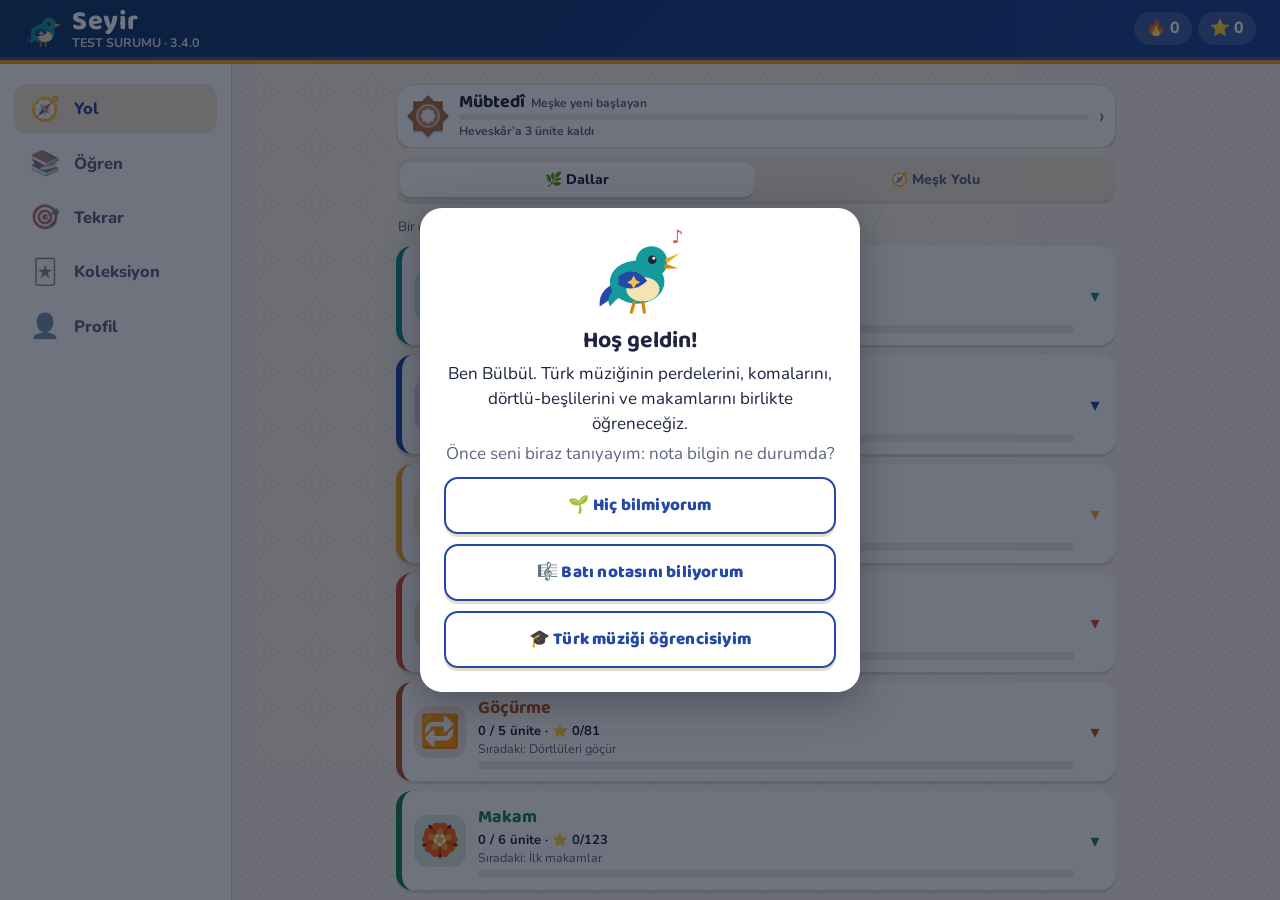
==== commit 0b29d805: "Seyir 3.4.0 (test): Batı 18–20. ünitelere görsel sorular (klavye, donanımı porteye yazma, porteli şı" ====
--- a/index.html
+++ b/index.html
@@ -14,21 +14,21 @@
 <meta property="og:image:height" content="630">
 <meta property="og:locale" content="tr_TR">
 <meta name="twitter:card" content="summary_large_image">
-<link rel="manifest" href="manifest.webmanifest?v=3.3.2">
+<link rel="manifest" href="manifest.webmanifest?v=3.4.0">
 <meta name="theme-color" content="#123a6b">
-<link rel="icon" href="icon-192.png?v=3.3.2">
-<link rel="apple-touch-icon" href="icon-192.png?v=3.3.2">
+<link rel="icon" href="icon-192.png?v=3.4.0">
+<link rel="apple-touch-icon" href="icon-192.png?v=3.4.0">
 <meta name="apple-mobile-web-app-capable" content="yes">
 <meta name="mobile-web-app-capable" content="yes">
 <meta name="apple-mobile-web-app-title" content="Seyir">
-<link rel="preload" href="fonts/seyir-nota.woff?v=3.3.2" as="font" type="font/woff" crossorigin>
-<link rel="preload" href="fonts/nunito.woff?v=3.3.2" as="font" type="font/woff" crossorigin>
-<link rel="preload" href="fonts/baloo2.woff?v=3.3.2" as="font" type="font/woff" crossorigin>
+<link rel="preload" href="fonts/seyir-nota.woff?v=3.4.0" as="font" type="font/woff" crossorigin>
+<link rel="preload" href="fonts/nunito.woff?v=3.4.0" as="font" type="font/woff" crossorigin>
+<link rel="preload" href="fonts/baloo2.woff?v=3.4.0" as="font" type="font/woff" crossorigin>
 <script>
   // Tema yanıp sönmesin diye en başta uygula
   try { var t = localStorage.getItem('perdeTema'); if (t === 'acik' || t === 'koyu') document.documentElement.setAttribute('data-tema', t); } catch (e) {}
 </script>
-<link rel="stylesheet" href="css/stil.css?v=3.3.2">
+<link rel="stylesheet" href="css/stil.css?v=3.4.0">
 </head>
 <body class="yukleniyor">
 
@@ -37,7 +37,7 @@
 <!-- ANA EKRAN -->
 <section id="ekranAna" class="ekran acik">
   <header id="ust">
-    <div class="logo"><span class="logoMaskot" aria-hidden="true"></span><span class="logoMetin"><span class="logoYazi">Seyir</span><span class="logoAlt">TEST SÜRÜMÜ · 3.3.2</span></span></div>
+    <div class="logo"><span class="logoMaskot" aria-hidden="true"></span><span class="logoMetin"><span class="logoYazi">Seyir</span><span class="logoAlt">TEST SÜRÜMÜ · 3.4.0</span></span></div>
     <div class="ustHaplar">
       <span class="hap" id="ustSeri" title="Gün serisi">🔥 0</span>
       <span class="hap" id="ustYildiz" title="Yıldız cüzdanı">⭐ 0</span>
@@ -86,39 +86,39 @@
 <div id="modal" role="dialog" aria-modal="true"><div id="kutu"></div></div>
 <div id="toast" role="status" aria-live="polite"></div>
 
-<script src="js/cekirdek.js?v=3.3.2"></script>
-<script src="js/nota.js?v=3.3.2"></script>
-<script src="js/perde.js?v=3.3.2"></script>
-<script src="js/koma.js?v=3.3.2"></script>
-<script src="js/cesni.js?v=3.3.2"></script>
-<script src="js/makam.js?v=3.3.2"></script>
-<script src="js/gocurme.js?v=3.3.2"></script>
-<script src="js/bati.js?v=3.3.2"></script>
-<script src="js/ses.js?v=3.3.2"></script>
-<script src="js/usul.js?v=3.3.2"></script>
-<script src="js/tartim.js?v=3.3.2"></script>
-<script src="js/ahenk.js?v=3.3.2"></script>
-<script src="js/merdiven.js?v=3.3.2"></script>
-<script src="js/hatakart.js?v=3.3.2"></script>
-<script src="js/ogren.js?v=3.3.2"></script>
-<script src="js/ogren2.js?v=3.3.2"></script>
-<script src="js/ortak.js?v=3.3.2"></script>
-<script src="js/yazili.js?v=3.3.2"></script>
-<script src="js/ortak/ati.js?v=3.3.2"></script>
-<script src="js/ortak/td.js?v=3.3.2"></script>
-<script src="js/ortak/ing.js?v=3.3.2"></script>
-<script src="js/ortak/tmk.js?v=3.3.2"></script>
-<script src="js/ortak/thm.js?v=3.3.2"></script>
-<script src="js/ortak/anlama.js?v=3.3.2"></script>
-<script src="js/yeni.js?v=3.3.2"></script>
-<script src="js/kulak-seyir.js?v=3.3.2"></script>
-<script src="js/kulak.js?v=3.3.2"></script>
-<script src="js/kulak-aralik.js?v=3.3.2"></script>
-<script src="js/dikte.js?v=3.3.2"></script>
-<script src="js/motor.js?v=3.3.2"></script>
-<script src="js/arayuz.js?v=3.3.2"></script>
-<script src="js/rehber.js?v=3.3.2"></script>
-<script src="js/baslat.js?v=3.3.2"></script>
+<script src="js/cekirdek.js?v=3.4.0"></script>
+<script src="js/nota.js?v=3.4.0"></script>
+<script src="js/perde.js?v=3.4.0"></script>
+<script src="js/koma.js?v=3.4.0"></script>
+<script src="js/cesni.js?v=3.4.0"></script>
+<script src="js/makam.js?v=3.4.0"></script>
+<script src="js/gocurme.js?v=3.4.0"></script>
+<script src="js/bati.js?v=3.4.0"></script>
+<script src="js/ses.js?v=3.4.0"></script>
+<script src="js/usul.js?v=3.4.0"></script>
+<script src="js/tartim.js?v=3.4.0"></script>
+<script src="js/ahenk.js?v=3.4.0"></script>
+<script src="js/merdiven.js?v=3.4.0"></script>
+<script src="js/hatakart.js?v=3.4.0"></script>
+<script src="js/ogren.js?v=3.4.0"></script>
+<script src="js/ogren2.js?v=3.4.0"></script>
+<script src="js/ortak.js?v=3.4.0"></script>
+<script src="js/yazili.js?v=3.4.0"></script>
+<script src="js/ortak/ati.js?v=3.4.0"></script>
+<script src="js/ortak/td.js?v=3.4.0"></script>
+<script src="js/ortak/ing.js?v=3.4.0"></script>
+<script src="js/ortak/tmk.js?v=3.4.0"></script>
+<script src="js/ortak/thm.js?v=3.4.0"></script>
+<script src="js/ortak/anlama.js?v=3.4.0"></script>
+<script src="js/yeni.js?v=3.4.0"></script>
+<script src="js/kulak-seyir.js?v=3.4.0"></script>
+<script src="js/kulak.js?v=3.4.0"></script>
+<script src="js/kulak-aralik.js?v=3.4.0"></script>
+<script src="js/dikte.js?v=3.4.0"></script>
+<script src="js/motor.js?v=3.4.0"></script>
+<script src="js/arayuz.js?v=3.4.0"></script>
+<script src="js/rehber.js?v=3.4.0"></script>
+<script src="js/baslat.js?v=3.4.0"></script>
 
 </body>
 </html>
--- a/css/stil.css
+++ b/css/stil.css
@@ -1,9 +1,9 @@
 /* =====================================================
    PERDE MACERASI · çini / İznik teması
    ===================================================== */
-@font-face { font-family: SeyirNota; src: url(../fonts/seyir-nota.woff?v=3.3.2) format("woff"); font-display: block; }
-@font-face { font-family: Nunito; src: url(../fonts/nunito.woff?v=3.3.2) format("woff"); font-weight: 200 1000; font-display: swap; }
-@font-face { font-family: "Baloo 2"; src: url(../fonts/baloo2.woff?v=3.3.2) format("woff"); font-weight: 400 800; font-display: swap; }
+@font-face { font-family: SeyirNota; src: url(../fonts/seyir-nota.woff?v=3.4.0) format("woff"); font-display: block; }
+@font-face { font-family: Nunito; src: url(../fonts/nunito.woff?v=3.4.0) format("woff"); font-weight: 200 1000; font-display: swap; }
+@font-face { font-family: "Baloo 2"; src: url(../fonts/baloo2.woff?v=3.4.0) format("woff"); font-weight: 400 800; font-display: swap; }
 
 :root {
   --zemin: #fbf5ea;
@@ -1051,3 +1051,27 @@
   svg.porte.etkilesim { max-height: 170px; }
   .paletDugme .bravura { font-size: 28px; height: 36px; }
 }
+
+/* 3.4.0: görsel ton soruları (klavye, donanım yazma) */
+.klavyeKap { background: var(--kart); border: 1.5px solid var(--cizgi); border-radius: 18px; padding: 8px 8px 6px; box-shadow: var(--golge); max-width: 460px; margin: 0 auto; }
+.klavyeKap.sabit { background: var(--zemin); box-shadow: none; border: 0; border-radius: 14px; max-width: 340px; margin: 6px auto; }
+svg.klavye { display: block; width: 100%; height: auto; max-height: 200px; color: var(--metin); touch-action: manipulation; cursor: pointer; user-select: none; -webkit-user-select: none; }
+.klavyeKap.sabit svg.klavye { cursor: default; }
+.tus.beyaz { fill: #fdfcf8; stroke: #2b2f45; stroke-width: 1.2; }
+.tus.siyah { fill: #20243a; stroke: #2b2f45; stroke-width: 1; }
+.tus.verilen { fill: #e9b23a; }
+.tus.secili { fill: #6f8ff0; }
+.tus.dogru { fill: #37b46f; }
+.tus.yanlis { fill: #e2574f; }
+.tusEtiket { font-family: Nunito, sans-serif; font-size: 11px; font-weight: 800; fill: currentColor; }
+.tusDo { font-family: Nunito, sans-serif; font-size: 8.5px; font-weight: 700; fill: #6b7088; pointer-events: none; }
+.donanimYaz .paletDugme .yok { height: 42px; font-size: 22px; }
+.donanimYaz .paletDugme:disabled { opacity: .45; cursor: default; }
+@media (min-width: 700px) { .klavyeKap:not(.sabit) { max-width: 600px; } }
+@media (max-height: 520px) { svg.klavye { max-height: 132px; } }
+/* kısa ve geniş ekran (dizüstü, yatay tablet): porteli soru + porteli şıklar kaydırma istemesin */
+@media (min-width: 700px) and (max-height: 860px) {
+  svg.klavye { max-height: 150px; }
+  .soruKutu:has(svg.porte.kirpik) ~ .cevapAlani .siklar.portler .sik svg.porte { max-height: 82px; }
+}
+.soruKutu svg.porte.kirpik { max-height: 104px; }
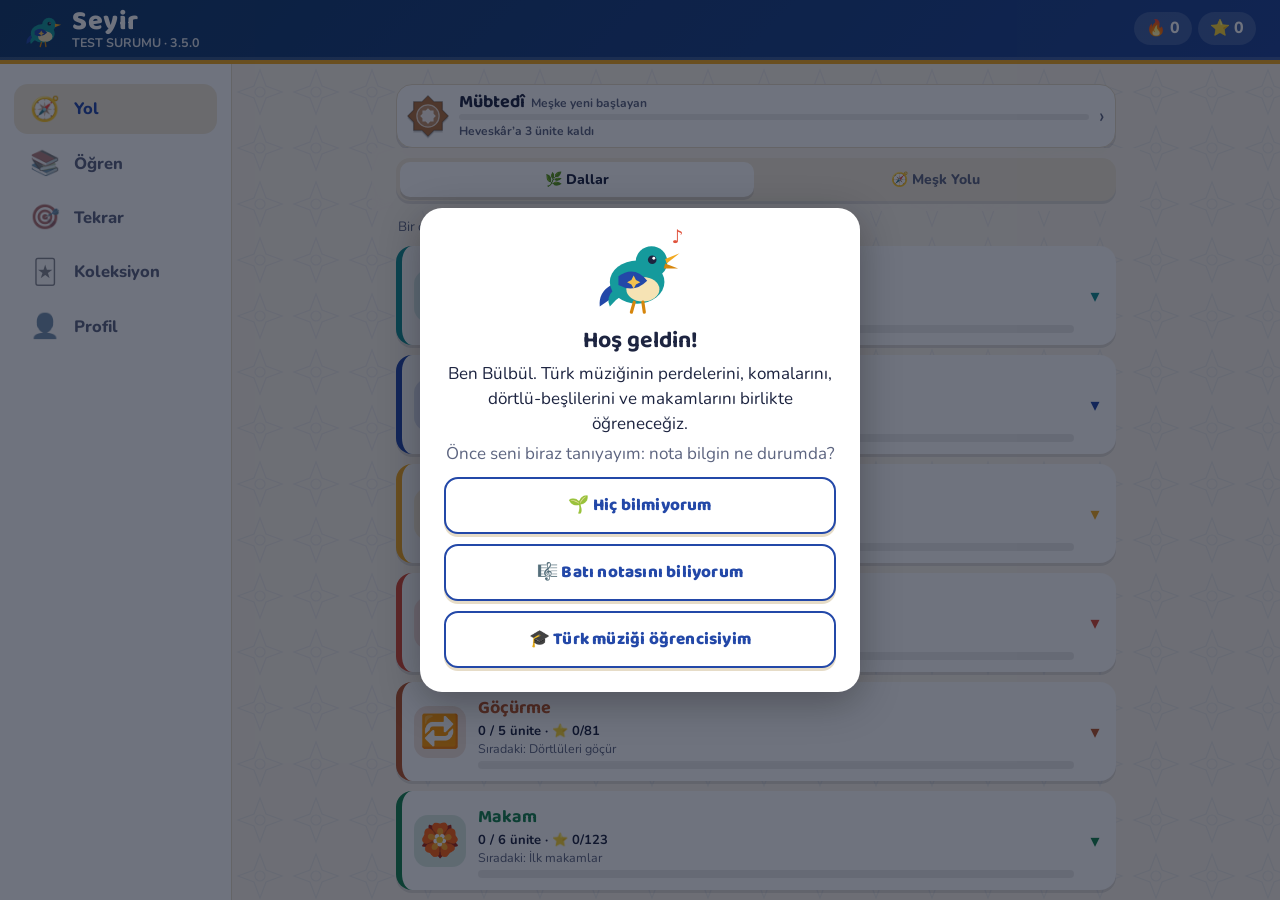
==== commit 9654e878: "Seyir 3.5.0 (test): Dikte dalı, görsel sorular, yinelenen soru düzeltmesi - Yeni dal: Türk müziği di" ====
--- a/index.html
+++ b/index.html
@@ -14,21 +14,21 @@
 <meta property="og:image:height" content="630">
 <meta property="og:locale" content="tr_TR">
 <meta name="twitter:card" content="summary_large_image">
-<link rel="manifest" href="manifest.webmanifest?v=3.4.0">
+<link rel="manifest" href="manifest.webmanifest?v=3.5.0">
 <meta name="theme-color" content="#123a6b">
-<link rel="icon" href="icon-192.png?v=3.4.0">
-<link rel="apple-touch-icon" href="icon-192.png?v=3.4.0">
+<link rel="icon" href="icon-192.png?v=3.5.0">
+<link rel="apple-touch-icon" href="icon-192.png?v=3.5.0">
 <meta name="apple-mobile-web-app-capable" content="yes">
 <meta name="mobile-web-app-capable" content="yes">
 <meta name="apple-mobile-web-app-title" content="Seyir">
-<link rel="preload" href="fonts/seyir-nota.woff?v=3.4.0" as="font" type="font/woff" crossorigin>
-<link rel="preload" href="fonts/nunito.woff?v=3.4.0" as="font" type="font/woff" crossorigin>
-<link rel="preload" href="fonts/baloo2.woff?v=3.4.0" as="font" type="font/woff" crossorigin>
+<link rel="preload" href="fonts/seyir-nota.woff?v=3.5.0" as="font" type="font/woff" crossorigin>
+<link rel="preload" href="fonts/nunito.woff?v=3.5.0" as="font" type="font/woff" crossorigin>
+<link rel="preload" href="fonts/baloo2.woff?v=3.5.0" as="font" type="font/woff" crossorigin>
 <script>
   // Tema yanıp sönmesin diye en başta uygula
   try { var t = localStorage.getItem('perdeTema'); if (t === 'acik' || t === 'koyu') document.documentElement.setAttribute('data-tema', t); } catch (e) {}
 </script>
-<link rel="stylesheet" href="css/stil.css?v=3.4.0">
+<link rel="stylesheet" href="css/stil.css?v=3.5.0">
 </head>
 <body class="yukleniyor">
 
@@ -37,7 +37,7 @@
 <!-- ANA EKRAN -->
 <section id="ekranAna" class="ekran acik">
   <header id="ust">
-    <div class="logo"><span class="logoMaskot" aria-hidden="true"></span><span class="logoMetin"><span class="logoYazi">Seyir</span><span class="logoAlt">TEST SÜRÜMÜ · 3.4.0</span></span></div>
+    <div class="logo"><span class="logoMaskot" aria-hidden="true"></span><span class="logoMetin"><span class="logoYazi">Seyir</span><span class="logoAlt">TEST SÜRÜMÜ · 3.5.0</span></span></div>
     <div class="ustHaplar">
       <span class="hap" id="ustSeri" title="Gün serisi">🔥 0</span>
       <span class="hap" id="ustYildiz" title="Yıldız cüzdanı">⭐ 0</span>
@@ -86,39 +86,41 @@
 <div id="modal" role="dialog" aria-modal="true"><div id="kutu"></div></div>
 <div id="toast" role="status" aria-live="polite"></div>
 
-<script src="js/cekirdek.js?v=3.4.0"></script>
-<script src="js/nota.js?v=3.4.0"></script>
-<script src="js/perde.js?v=3.4.0"></script>
-<script src="js/koma.js?v=3.4.0"></script>
-<script src="js/cesni.js?v=3.4.0"></script>
-<script src="js/makam.js?v=3.4.0"></script>
-<script src="js/gocurme.js?v=3.4.0"></script>
-<script src="js/bati.js?v=3.4.0"></script>
-<script src="js/ses.js?v=3.4.0"></script>
-<script src="js/usul.js?v=3.4.0"></script>
-<script src="js/tartim.js?v=3.4.0"></script>
-<script src="js/ahenk.js?v=3.4.0"></script>
-<script src="js/merdiven.js?v=3.4.0"></script>
-<script src="js/hatakart.js?v=3.4.0"></script>
-<script src="js/ogren.js?v=3.4.0"></script>
-<script src="js/ogren2.js?v=3.4.0"></script>
-<script src="js/ortak.js?v=3.4.0"></script>
-<script src="js/yazili.js?v=3.4.0"></script>
-<script src="js/ortak/ati.js?v=3.4.0"></script>
-<script src="js/ortak/td.js?v=3.4.0"></script>
-<script src="js/ortak/ing.js?v=3.4.0"></script>
-<script src="js/ortak/tmk.js?v=3.4.0"></script>
-<script src="js/ortak/thm.js?v=3.4.0"></script>
-<script src="js/ortak/anlama.js?v=3.4.0"></script>
-<script src="js/yeni.js?v=3.4.0"></script>
-<script src="js/kulak-seyir.js?v=3.4.0"></script>
-<script src="js/kulak.js?v=3.4.0"></script>
-<script src="js/kulak-aralik.js?v=3.4.0"></script>
-<script src="js/dikte.js?v=3.4.0"></script>
-<script src="js/motor.js?v=3.4.0"></script>
-<script src="js/arayuz.js?v=3.4.0"></script>
-<script src="js/rehber.js?v=3.4.0"></script>
-<script src="js/baslat.js?v=3.4.0"></script>
+<script src="js/cekirdek.js?v=3.5.0"></script>
+<script src="js/nota.js?v=3.5.0"></script>
+<script src="js/gorsel.js?v=3.5.0"></script>
+<script src="js/perde.js?v=3.5.0"></script>
+<script src="js/koma.js?v=3.5.0"></script>
+<script src="js/cesni.js?v=3.5.0"></script>
+<script src="js/makam.js?v=3.5.0"></script>
+<script src="js/gocurme.js?v=3.5.0"></script>
+<script src="js/bati.js?v=3.5.0"></script>
+<script src="js/ses.js?v=3.5.0"></script>
+<script src="js/usul.js?v=3.5.0"></script>
+<script src="js/tartim.js?v=3.5.0"></script>
+<script src="js/ahenk.js?v=3.5.0"></script>
+<script src="js/merdiven.js?v=3.5.0"></script>
+<script src="js/hatakart.js?v=3.5.0"></script>
+<script src="js/ogren.js?v=3.5.0"></script>
+<script src="js/ogren2.js?v=3.5.0"></script>
+<script src="js/ortak.js?v=3.5.0"></script>
+<script src="js/yazili.js?v=3.5.0"></script>
+<script src="js/ortak/ati.js?v=3.5.0"></script>
+<script src="js/ortak/td.js?v=3.5.0"></script>
+<script src="js/ortak/ing.js?v=3.5.0"></script>
+<script src="js/ortak/tmk.js?v=3.5.0"></script>
+<script src="js/ortak/thm.js?v=3.5.0"></script>
+<script src="js/ortak/anlama.js?v=3.5.0"></script>
+<script src="js/yeni.js?v=3.5.0"></script>
+<script src="js/kulak-seyir.js?v=3.5.0"></script>
+<script src="js/kulak.js?v=3.5.0"></script>
+<script src="js/kulak-aralik.js?v=3.5.0"></script>
+<script src="js/dikte.js?v=3.5.0"></script>
+<script src="js/tmdikte.js?v=3.5.0"></script>
+<script src="js/motor.js?v=3.5.0"></script>
+<script src="js/arayuz.js?v=3.5.0"></script>
+<script src="js/rehber.js?v=3.5.0"></script>
+<script src="js/baslat.js?v=3.5.0"></script>
 
 </body>
 </html>
--- a/css/stil.css
+++ b/css/stil.css
@@ -1,9 +1,9 @@
 /* =====================================================
    PERDE MACERASI · çini / İznik teması
    ===================================================== */
-@font-face { font-family: SeyirNota; src: url(../fonts/seyir-nota.woff?v=3.4.0) format("woff"); font-display: block; }
-@font-face { font-family: Nunito; src: url(../fonts/nunito.woff?v=3.4.0) format("woff"); font-weight: 200 1000; font-display: swap; }
-@font-face { font-family: "Baloo 2"; src: url(../fonts/baloo2.woff?v=3.4.0) format("woff"); font-weight: 400 800; font-display: swap; }
+@font-face { font-family: SeyirNota; src: url(../fonts/seyir-nota.woff?v=3.5.0) format("woff"); font-display: block; }
+@font-face { font-family: Nunito; src: url(../fonts/nunito.woff?v=3.5.0) format("woff"); font-weight: 200 1000; font-display: swap; }
+@font-face { font-family: "Baloo 2"; src: url(../fonts/baloo2.woff?v=3.5.0) format("woff"); font-weight: 400 800; font-display: swap; }
 
 :root {
   --zemin: #fbf5ea;
@@ -21,7 +21,7 @@
   --zumrut: #15834f;
   --mor: #7647b3;
   --kiremit: #b8562a;
-  --erguvan: #a3366e;
+  --erguvan: #a3366e; --gulkurusu: #b0506f;
   --altin: #d9a520;
   --altinAcik: #ffe08a;
   --altinAcik2: #fff3c4; --altinYazi: #3b2a00; --altinYazi2: #5b4300;   /* 3.3.1: altın zeminli kutuların yazısı (koyu temada açık) */
@@ -41,7 +41,7 @@
   :root:not([data-tema="acik"]) {
     --zemin: #0b1430; --zemin2: #111c3d; --kart: #16224a; --metin: #eef1fb; --soluk: #a8b1cc; --cizgi: #2a376a;
     --ust: #0b1430; --ust2: #08102a;
-    --turkuaz: #2bb9bb; --kobalt: #6f8ff0; --mercan: #f26d55; --safran: #f6bc45; --zumrut: #3bbd7c; --mor: #a684e6; --kiremit: #e57f4f; --erguvan: #e46aa5;
+    --turkuaz: #2bb9bb; --kobalt: #6f8ff0; --mercan: #f26d55; --safran: #f6bc45; --zumrut: #3bbd7c; --mor: #a684e6; --kiremit: #e57f4f; --erguvan: #e46aa5; --gulkurusu: #e58aa3;
     --altin: #e9bd3d; --altinAcik: #6b5410; --altinAcik2: #8a6d1c; --altinYazi: #ffe9b0; --altinYazi2: #f3d27a;
     --dogru: #43cf82; --dogruZemin: #133a2a; --yanlis: #ff6b66; --yanlisZemin: #45191c; --secim: #8ea8ff; --vurgu: #ff8a6e;
     --golge: 0 3px 0 rgba(0, 0, 0, .35); --kilit: #2b3760; --kilitKenar: #3a4878; --desen: rgba(142, 168, 255, .06);
@@ -51,7 +51,7 @@
 :root[data-tema="koyu"] {
   --zemin: #0b1430; --zemin2: #111c3d; --kart: #16224a; --metin: #eef1fb; --soluk: #a8b1cc; --cizgi: #2a376a;
   --ust: #0b1430; --ust2: #08102a;
-  --turkuaz: #2bb9bb; --kobalt: #6f8ff0; --mercan: #f26d55; --safran: #f6bc45; --zumrut: #3bbd7c; --mor: #a684e6; --kiremit: #e57f4f; --erguvan: #e46aa5;
+  --turkuaz: #2bb9bb; --kobalt: #6f8ff0; --mercan: #f26d55; --safran: #f6bc45; --zumrut: #3bbd7c; --mor: #a684e6; --kiremit: #e57f4f; --erguvan: #e46aa5; --gulkurusu: #e58aa3;
   --altin: #e9bd3d; --altinAcik: #6b5410; --altinAcik2: #8a6d1c; --altinYazi: #ffe9b0; --altinYazi2: #f3d27a;
   --dogru: #43cf82; --dogruZemin: #133a2a; --yanlis: #ff6b66; --yanlisZemin: #45191c; --secim: #8ea8ff; --vurgu: #ff8a6e;
   --golge: 0 3px 0 rgba(0, 0, 0, .35); --kilit: #2b3760; --kilitKenar: #3a4878; --desen: rgba(142, 168, 255, .06);
@@ -1075,3 +1075,49 @@
   .soruKutu:has(svg.porte.kirpik) ~ .cevapAlani .siklar.portler .sik svg.porte { max-height: 82px; }
 }
 .soruKutu svg.porte.kirpik { max-height: 104px; }
+
+/* 3.5: ney boyları, koma cetveli, dokunmalı porte */
+svg.neyBoy, svg.komaCetvel { display: block; width: 100%; height: auto; color: var(--metin); }
+.soruKutu svg.neyBoy { max-width: 340px; margin: 0 auto; }
+.soruKutu svg.komaCetvel { max-width: 380px; margin: 0 auto; }
+.neyCubuk { fill: color-mix(in srgb, var(--soluk) 38%, transparent); }
+.neyCubuk.vurgu { fill: var(--mercan); }
+.neyBaspare { fill: color-mix(in srgb, var(--soluk) 70%, transparent); }
+.neyBaspare.vurgu { fill: color-mix(in srgb, var(--mercan) 70%, #000); }
+.kcKutu { fill: none; stroke: color-mix(in srgb, var(--soluk) 60%, transparent); stroke-width: 1.2; }
+.kcKutu.dolu { fill: var(--turkuaz); stroke: var(--turkuaz); }
+.kcKutu.yari { fill: color-mix(in srgb, var(--turkuaz) 35%, transparent); stroke: var(--turkuaz); stroke-dasharray: 3 2; }
+.siklar.portler .sik svg.neyBoy, .siklar.portler .sik svg.komaCetvel { margin: 6px 0; }
+.soruKutu .klavyeKap.sabit { margin: 0 auto; }
+/* 3.5: çember, şerit, usul birleşimi */
+.cemberKap { max-width: 360px; }
+svg.cember.etkilesim { touch-action: manipulation; cursor: pointer; user-select: none; -webkit-user-select: none; max-height: 320px; }
+.cemberDugum { fill: var(--zemin2); stroke: var(--turkuaz); stroke-width: 2; }
+.cemberDugum.verilen { fill: #e9b23a; stroke: #e9b23a; }
+.cemberDugum.secili { fill: var(--secim); stroke: var(--secim); }
+.cemberDugum.dogru { fill: var(--dogru); stroke: var(--dogru); }
+.cemberDugum.yanlis { fill: var(--yanlis); stroke: var(--yanlis); }
+.cemberYazi { fill: currentColor; font-weight: 800; font-family: Nunito, sans-serif; pointer-events: none; }
+.cemberYazi.verilen { fill: #2b2412; }
+.cemberYazi.secili, .cemberYazi.dogru, .cemberYazi.yanlis { fill: #fff; }
+svg.cesniSerit { display: block; width: 100%; height: auto; color: var(--metin); }
+.soruKutu svg.cesniSerit { max-width: 340px; margin: 0 auto; }
+.csParca { fill: color-mix(in srgb, var(--kobalt) 22%, var(--kart)); stroke: var(--kobalt); stroke-width: 1.2; }
+.csParca.csB, .csParca.csF { fill: color-mix(in srgb, var(--mercan) 28%, var(--kart)); stroke: var(--mercan); }
+.csParca.csS, .csParca.csK { fill: color-mix(in srgb, var(--safran) 30%, var(--kart)); stroke: var(--safran); }
+.csParca.csA { fill: color-mix(in srgb, var(--erguvan) 26%, var(--kart)); stroke: var(--erguvan); }
+.usulBirlesim { display: flex; gap: 6px; align-items: stretch; justify-content: center; }
+.usulBirlesim .ubParca { flex: 1 1 0; min-width: 0; border: 1.5px dashed var(--cizgi); border-radius: 10px; padding: 2px; }
+
+/* 3.5: kısa ekranlarda görsel sorular kaydırma istemesin */
+.soruKutu svg.neyBoy { max-height: 178px; }
+.soruKutu svg.klavye { max-height: 118px; }
+.soruKutu .usulBirlesim svg { max-height: 74px; }
+@media (min-width: 700px) and (max-height: 860px) {
+  .siklar.portler .sik svg.porte { max-height: 84px; }
+  .soruKutu svg.neyBoy { max-height: 150px; }
+}
+@media (max-width: 420px) and (max-height: 700px) {
+  .siklar.portler .sik svg.porte { max-height: 78px; }
+  .soruKutu svg.neyBoy { max-height: 150px; }
+}
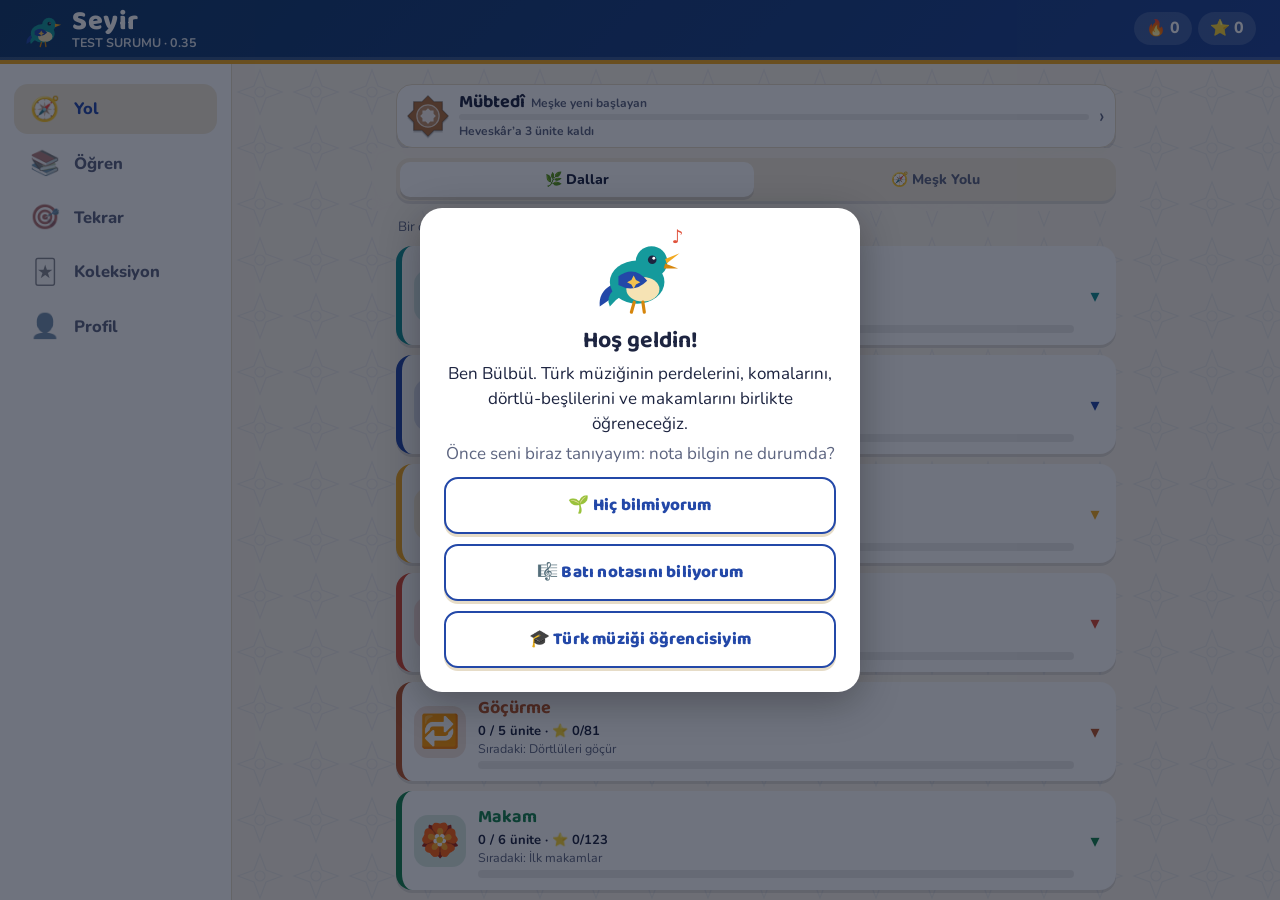
==== commit 709d4494: "Seyir 0.35 (test): sürüm numarası 0.x düzenine geçti, Yenilikler son üç sürüme indi Co-Authored-By: " ====
--- a/index.html
+++ b/index.html
@@ -14,21 +14,21 @@
 <meta property="og:image:height" content="630">
 <meta property="og:locale" content="tr_TR">
 <meta name="twitter:card" content="summary_large_image">
-<link rel="manifest" href="manifest.webmanifest?v=3.5.0">
+<link rel="manifest" href="manifest.webmanifest?v=0.35">
 <meta name="theme-color" content="#123a6b">
-<link rel="icon" href="icon-192.png?v=3.5.0">
-<link rel="apple-touch-icon" href="icon-192.png?v=3.5.0">
+<link rel="icon" href="icon-192.png?v=0.35">
+<link rel="apple-touch-icon" href="icon-192.png?v=0.35">
 <meta name="apple-mobile-web-app-capable" content="yes">
 <meta name="mobile-web-app-capable" content="yes">
 <meta name="apple-mobile-web-app-title" content="Seyir">
-<link rel="preload" href="fonts/seyir-nota.woff?v=3.5.0" as="font" type="font/woff" crossorigin>
-<link rel="preload" href="fonts/nunito.woff?v=3.5.0" as="font" type="font/woff" crossorigin>
-<link rel="preload" href="fonts/baloo2.woff?v=3.5.0" as="font" type="font/woff" crossorigin>
+<link rel="preload" href="fonts/seyir-nota.woff?v=0.35" as="font" type="font/woff" crossorigin>
+<link rel="preload" href="fonts/nunito.woff?v=0.35" as="font" type="font/woff" crossorigin>
+<link rel="preload" href="fonts/baloo2.woff?v=0.35" as="font" type="font/woff" crossorigin>
 <script>
   // Tema yanıp sönmesin diye en başta uygula
   try { var t = localStorage.getItem('perdeTema'); if (t === 'acik' || t === 'koyu') document.documentElement.setAttribute('data-tema', t); } catch (e) {}
 </script>
-<link rel="stylesheet" href="css/stil.css?v=3.5.0">
+<link rel="stylesheet" href="css/stil.css?v=0.35">
 </head>
 <body class="yukleniyor">
 
@@ -37,7 +37,7 @@
 <!-- ANA EKRAN -->
 <section id="ekranAna" class="ekran acik">
   <header id="ust">
-    <div class="logo"><span class="logoMaskot" aria-hidden="true"></span><span class="logoMetin"><span class="logoYazi">Seyir</span><span class="logoAlt">TEST SÜRÜMÜ · 3.5.0</span></span></div>
+    <div class="logo"><span class="logoMaskot" aria-hidden="true"></span><span class="logoMetin"><span class="logoYazi">Seyir</span><span class="logoAlt">TEST SÜRÜMÜ · 0.35</span></span></div>
     <div class="ustHaplar">
       <span class="hap" id="ustSeri" title="Gün serisi">🔥 0</span>
       <span class="hap" id="ustYildiz" title="Yıldız cüzdanı">⭐ 0</span>
@@ -86,41 +86,41 @@
 <div id="modal" role="dialog" aria-modal="true"><div id="kutu"></div></div>
 <div id="toast" role="status" aria-live="polite"></div>
 
-<script src="js/cekirdek.js?v=3.5.0"></script>
-<script src="js/nota.js?v=3.5.0"></script>
-<script src="js/gorsel.js?v=3.5.0"></script>
-<script src="js/perde.js?v=3.5.0"></script>
-<script src="js/koma.js?v=3.5.0"></script>
-<script src="js/cesni.js?v=3.5.0"></script>
-<script src="js/makam.js?v=3.5.0"></script>
-<script src="js/gocurme.js?v=3.5.0"></script>
-<script src="js/bati.js?v=3.5.0"></script>
-<script src="js/ses.js?v=3.5.0"></script>
-<script src="js/usul.js?v=3.5.0"></script>
-<script src="js/tartim.js?v=3.5.0"></script>
-<script src="js/ahenk.js?v=3.5.0"></script>
-<script src="js/merdiven.js?v=3.5.0"></script>
-<script src="js/hatakart.js?v=3.5.0"></script>
-<script src="js/ogren.js?v=3.5.0"></script>
-<script src="js/ogren2.js?v=3.5.0"></script>
-<script src="js/ortak.js?v=3.5.0"></script>
-<script src="js/yazili.js?v=3.5.0"></script>
-<script src="js/ortak/ati.js?v=3.5.0"></script>
-<script src="js/ortak/td.js?v=3.5.0"></script>
-<script src="js/ortak/ing.js?v=3.5.0"></script>
-<script src="js/ortak/tmk.js?v=3.5.0"></script>
-<script src="js/ortak/thm.js?v=3.5.0"></script>
-<script src="js/ortak/anlama.js?v=3.5.0"></script>
-<script src="js/yeni.js?v=3.5.0"></script>
-<script src="js/kulak-seyir.js?v=3.5.0"></script>
-<script src="js/kulak.js?v=3.5.0"></script>
-<script src="js/kulak-aralik.js?v=3.5.0"></script>
-<script src="js/dikte.js?v=3.5.0"></script>
-<script src="js/tmdikte.js?v=3.5.0"></script>
-<script src="js/motor.js?v=3.5.0"></script>
-<script src="js/arayuz.js?v=3.5.0"></script>
-<script src="js/rehber.js?v=3.5.0"></script>
-<script src="js/baslat.js?v=3.5.0"></script>
+<script src="js/cekirdek.js?v=0.35"></script>
+<script src="js/nota.js?v=0.35"></script>
+<script src="js/gorsel.js?v=0.35"></script>
+<script src="js/perde.js?v=0.35"></script>
+<script src="js/koma.js?v=0.35"></script>
+<script src="js/cesni.js?v=0.35"></script>
+<script src="js/makam.js?v=0.35"></script>
+<script src="js/gocurme.js?v=0.35"></script>
+<script src="js/bati.js?v=0.35"></script>
+<script src="js/ses.js?v=0.35"></script>
+<script src="js/usul.js?v=0.35"></script>
+<script src="js/tartim.js?v=0.35"></script>
+<script src="js/ahenk.js?v=0.35"></script>
+<script src="js/merdiven.js?v=0.35"></script>
+<script src="js/hatakart.js?v=0.35"></script>
+<script src="js/ogren.js?v=0.35"></script>
+<script src="js/ogren2.js?v=0.35"></script>
+<script src="js/ortak.js?v=0.35"></script>
+<script src="js/yazili.js?v=0.35"></script>
+<script src="js/ortak/ati.js?v=0.35"></script>
+<script src="js/ortak/td.js?v=0.35"></script>
+<script src="js/ortak/ing.js?v=0.35"></script>
+<script src="js/ortak/tmk.js?v=0.35"></script>
+<script src="js/ortak/thm.js?v=0.35"></script>
+<script src="js/ortak/anlama.js?v=0.35"></script>
+<script src="js/yeni.js?v=0.35"></script>
+<script src="js/kulak-seyir.js?v=0.35"></script>
+<script src="js/kulak.js?v=0.35"></script>
+<script src="js/kulak-aralik.js?v=0.35"></script>
+<script src="js/dikte.js?v=0.35"></script>
+<script src="js/tmdikte.js?v=0.35"></script>
+<script src="js/motor.js?v=0.35"></script>
+<script src="js/arayuz.js?v=0.35"></script>
+<script src="js/rehber.js?v=0.35"></script>
+<script src="js/baslat.js?v=0.35"></script>
 
 </body>
 </html>
